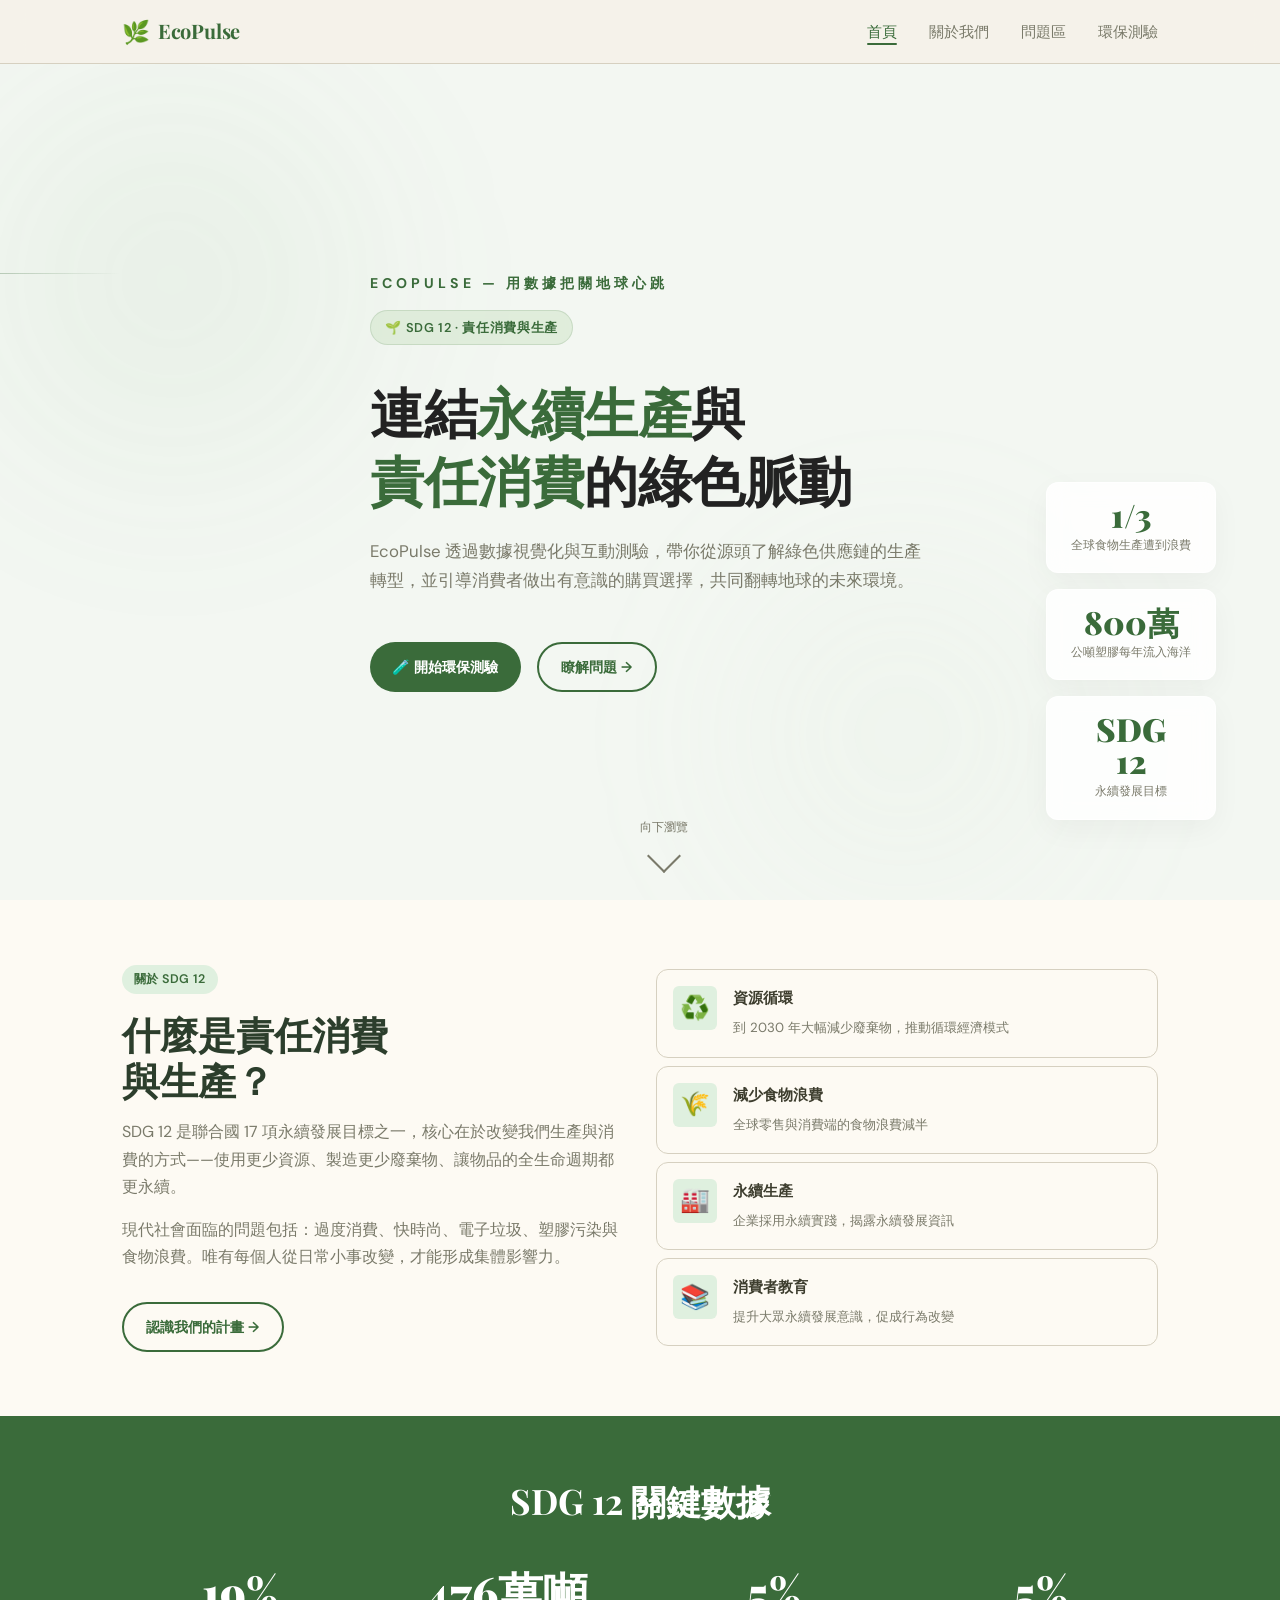
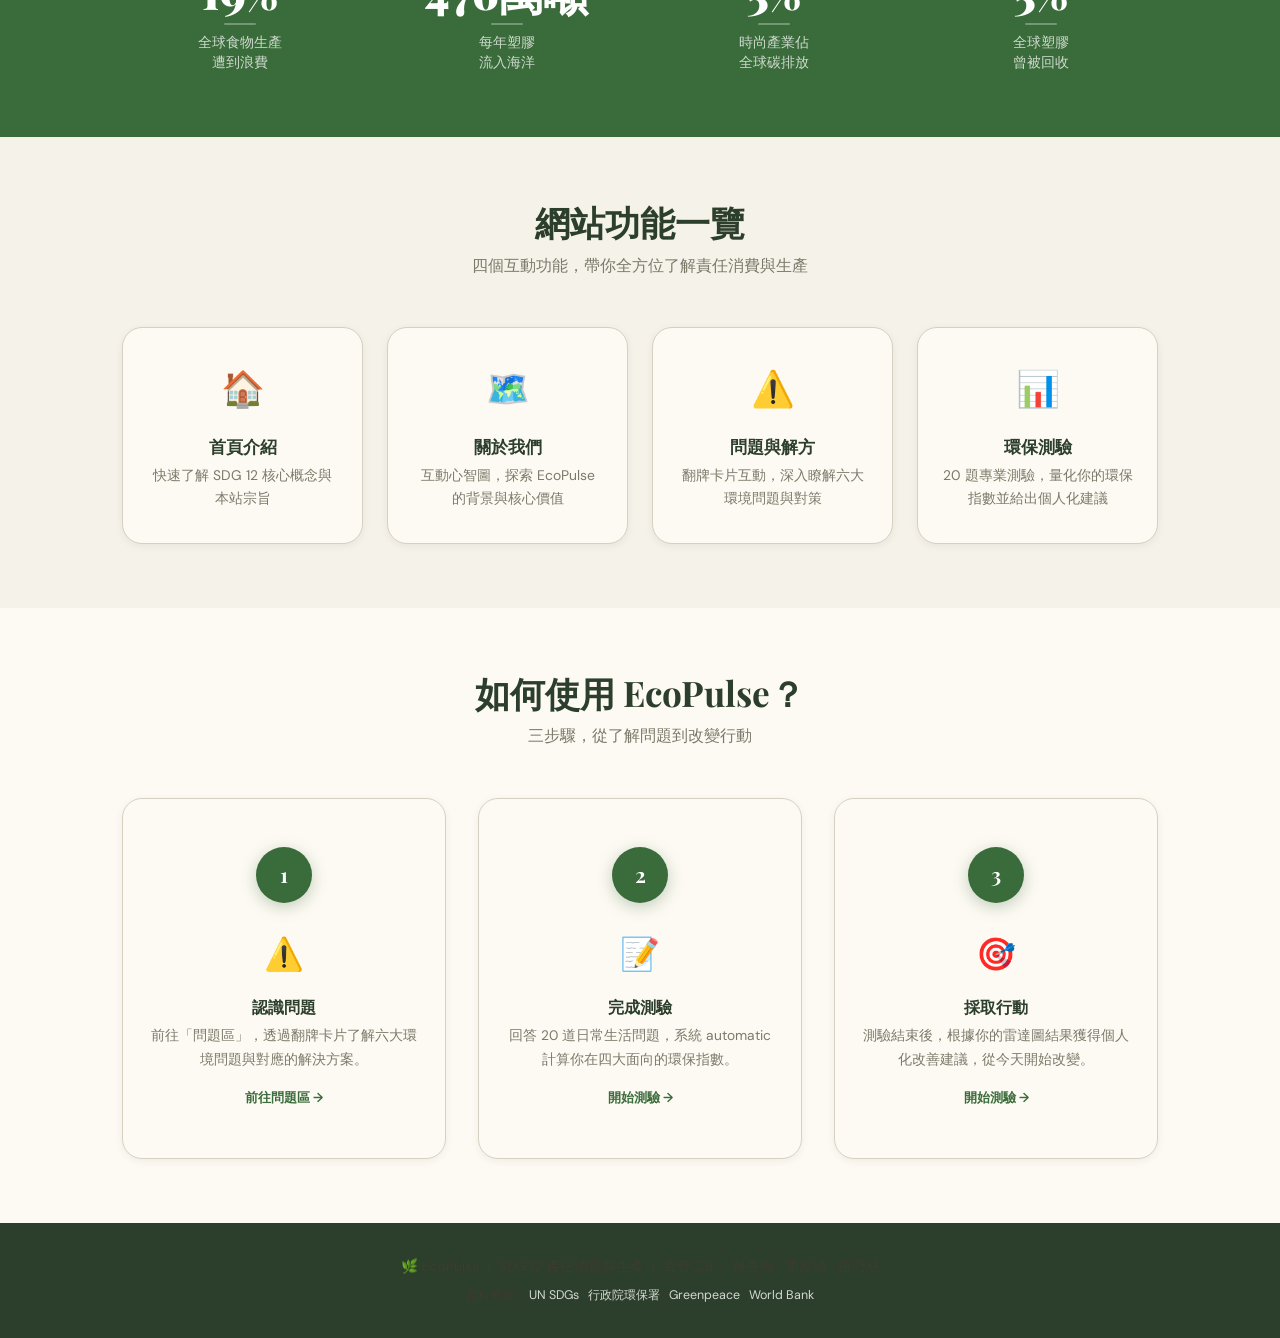
==== index.html @ 620465e1 "Update index.html" ====
<!DOCTYPE html>
<html lang="zh-TW">
<head>
  <meta charset="UTF-8" />
  <meta name="viewport" content="width=device-width, initial-scale=1.0" />
  <title>EcoPulse — SDG 12 責任消費與生產</title>
  <link rel="stylesheet" href="css/base.css" />
  <style>
    /* ── 終極高級感：動態微光漸層背景 ── */
    .hero {
      min-height: calc(100vh - var(--nav-h));
      display: flex; 
      align-items: center;
      position: relative; 
      overflow: hidden;
      /* 基礎優雅微綠底色 */
      background-color: #F3F7F2; 
    }

    /* 緩慢流動的環境光圈 (Aura Background) - 徹底消除死白 */
    .hero::before, .hero::after {
      content: '';
      position: absolute;
      border-radius: 50%;
      filter: blur(80px);
      z-index: 0;
      opacity: 0.6;
    }
    /* 左側漂浮微光：填補左側視覺空白 */
    .hero::before {
      top: -10%;
      left: -10%;
      width: 600px;
      height: 600px;
      background: radial-gradient(circle, rgba(90, 154, 90, 0.15) 0%, transparent 70%);
      animation: floatLight 12s infinite alternate ease-in-out;
    }
    /* 右下側對比微光 */
    .hero::after {
      bottom: -10%;
      right: 10%;
      width: 500px;
      height: 500px;
      background: radial-gradient(circle, rgba(200, 220, 195, 0.2) 0%, transparent 70%);
      animation: floatLight 8s infinite alternate-reverse ease-in-out;
    }

    @keyframes floatLight {
      0% { transform: translate(0, 0) scale(1); }
      100% { transform: translate(40px, 30px) scale(1.1); }
    }

    /* 裝飾性極簡線條：利用幾何線條壓住最左邊的留白，營造科技高級感 */
    .hero-decor-line {
      position: absolute;
      left: 0;
      top: 25%;
      width: 120px;
      height: 1px;
      background: linear-gradient(90deg, rgba(58,107,58,0.3) 0%, transparent 100%);
      z-index: 1;
    }

    /* 橫向展延容器：放寬到 720px，讓左側與中間連成一氣 */
    .hero-content {
      position: relative;
      z-index: 1;
      max-width: 720px; 
      padding-left: 20px; /* 稍微往右推，跟左邊裝飾線產生層次 */
    }

    /* 中文品牌口號：字距拉開、低調內斂 */
    .hero-slogan {
      font-size: 0.88rem;
      font-weight: 700;
      color: var(--clr-primary);
      letter-spacing: 4px; /* 拉開字距建立進階質感 */
      margin-bottom: 14px;
      text-transform: uppercase;
      opacity: 0.9;
      animation: fadeUp .5s ease forwards;
    }

    .hero-badge {
      display: inline-flex;
      align-items: center;
      gap: .4rem;
      background: rgba(215, 233, 210, 0.7);
      backdrop-filter: blur(4px);
      color: var(--clr-primary);
      border: 1px solid rgba(58,107,58,0.15);
      border-radius: var(--radius-xl);
      padding: .35rem .9rem;
      font-size: .8rem;
      font-weight: 600;
      letter-spacing: .05em;
      margin-bottom: var(--sp-xl);
      animation: fadeUp .5s ease forwards;
    }

    /* 主標題：融入生產與消費雙主題，橫向加寬拉長 */
    .hero h1 {
      font-size: 3.4rem; 
      line-height: 1.25;
      margin-bottom: var(--sp-lg);
      letter-spacing: -0.5px;
      color: #222;
      animation: fadeUp .6s .1s ease both;
    }
    .hero h1 em {
      font-style: normal;
      color: var(--clr-primary);
    }
    
    /* 介紹文字：放寬到 560px，並調整內文強調兩端平衡 */
    .hero p {
      font-size: 1.05rem;
      color: var(--clr-muted);
      max-width: 560px; 
      line-height: 1.7;
      margin-bottom: var(--sp-2xl);
      animation: fadeUp .6s .2s ease both;
    }

    .hero-actions {
      display: flex;
      gap: var(--sp-md);
      flex-wrap: wrap;
      animation: fadeUp .6s .3s ease both;
    }

    /* 右側數據卡樣式 */
    .hero-stats {
      position: absolute;
      right: 5%;
      top: 50%;
      transform: translateY(-50%);
      display: flex;
      flex-direction: column;
      gap: var(--sp-md);
      animation: fadeUp .8s .4s ease both;
      z-index: 1;
    }
    .stat-card {
      background: rgba(255, 255, 255, 0.85);
      backdrop-filter: blur(10px); /* 磨砂玻璃質感 */
      border: 1px solid rgba(255, 255, 255, 0.6);
      border-radius: var(--radius-md);
      padding: var(--sp-md) var(--sp-lg);
      box-shadow: 0 10px 30px rgba(0,0,0,0.04);
      text-align: center;
      min-width: 160px;
    }
    .stat-number {
      font-family: var(--ff-display);
      font-size: 2rem;
      font-weight: 900;
      color: var(--clr-primary);
      line-height: 1;
    }
    .stat-label {
      font-size: .78rem;
      color: var(--clr-muted);
      margin-top: 4px;
    }
    .scroll-hint {
      position: absolute;
      bottom: var(--sp-xl);
      left: 50%;
      transform: translateX(-50%);
      display: flex;
      flex-direction: column;
      align-items: center;
      gap: 6px;
      color: var(--clr-muted);
      font-size: .78rem;
      animation: fadeUp 1s .8s ease both;
      z-index: 1;
    }
    .scroll-arrow {
      width: 24px;
      height: 24px;
      border-right: 2px solid var(--clr-muted);
      border-bottom: 2px solid var(--clr-muted);
      transform: rotate(45deg);
      animation: bounce 1.5s ease infinite;
    }
    @keyframes bounce {
      0%, 100% { transform: rotate(45deg) translateY(0); }
      50% { transform: rotate(45deg) translateY(6px); }
    }

    /* 其他下方區塊樣式完全保留 */
    .sdg-grid{display:grid;grid-template-columns:1fr 1fr;gap:var(--sp-xl);align-items:center}
    .sdg-text h2{margin-bottom:var(--sp-md)}
    .sdg-text p{color:var(--clr-muted);margin-bottom:var(--sp-md)}
    .sdg-goals{display:flex;flex-direction:column;gap:var(--sp-sm)}
    .sdg-goal-item{display:flex;align-items:flex-start;gap:var(--sp-md);padding:var(--sp-md);background:var(--clr-surface);border-radius:var(--radius-md);border:1px solid var(--clr-border)}
    .sdg-icon{font-size:1.5rem;flex-shrink:0;width:44px;height:44px;display:flex;align-items:center;justify-content:center;background:#DFF0DF;border-radius:var(--radius-sm)}
    .sdg-goal-item strong{display:block;margin-bottom:2px;font-size:.92rem}
    .sdg-goal-item span{font-size:.83rem;color:var(--clr-muted)}
    .stats-grid{display:grid;grid-template-columns:repeat(4,1fr);gap:var(--sp-xl);text-align:center}
    .big-num{font-family:var(--ff-display);font-size:2.8rem;font-weight:900;color:#fff;line-height:1;margin-bottom:var(--sp-sm)}
    .num-divider{width:32px;height:2px;background:rgba(255,255,255,.3);margin:var(--sp-sm) auto;border-radius:2px}
    .num-desc{font-size:.85rem;color:rgba(255,255,255,.75);line-height:1.5}
    .features-grid{display:grid;grid-template-columns:repeat(auto-fit,minmax(220px,1fr));gap:var(--sp-lg)}
    .feature-card{text-align:center;padding:var(--sp-xl) var(--sp-lg)}
    .feature-icon{font-size:2.2rem;margin-bottom:var(--sp-md);display:block}
    .feature-card h3{font-size:1.05rem;margin-bottom:var(--sp-sm)}
    .feature-card p{font-size:.87rem;color:var(--clr-muted)}
    .steps-grid{display:grid;grid-template-columns:repeat(3,1fr);gap:var(--sp-xl)}
    .step-num{width:56px;height:56px;border-radius:50%;background:var(--clr-primary);color:#fff;display:flex;align-items:center;justify-content:center;font-family:var(--ff-display);font-size:1.3rem;font-weight:700;margin:0 auto var(--sp-lg);box-shadow:0 4px 16px rgba(58,107,58,.3)}
    .step-card{text-align:center;padding:var(--sp-2xl) var(--sp-lg)}
    .step-card h3{font-size:1rem;margin-bottom:var(--sp-sm)}
    .step-card p{font-size:.86rem;color:var(--clr-muted);line-height:1.7}
    .step-link{display:inline-block;margin-top:var(--sp-md);font-size:.82rem;color:var(--clr-primary);font-weight:600}
    .footer{background:var(--clr-dark);color:rgba(255,255,255,.6);padding:var(--sp-xl) 0;text-align:center;font-size:.85rem}
    .footer a{color:rgba(255,255,255,.8)}
    .footer a:hover{color:#fff}
    @media(max-width:900px){.hero-stats{display:none}.stats-grid{grid-template-columns:repeat(2,1fr)}.steps-grid{grid-template-columns:1fr}}
    @media(max-width:640px){.sdg-grid{grid-template-columns:1fr}}
  </style>
</head>
<body>
  <script src="js/navbar.js"></script>

  <section class="hero">
    <div class="hero-decor-line"></div>
    
    <div class="container">
      <div class="hero-content">
        <div class="hero-slogan">ECOPULSE — 用數據把關地球心跳</div>
        
        <div class="hero-badge">🌱 SDG 12 · 責任消費與生產</div>
        <h1>連結<em>永續生產</em>與<br/><em>責任消費</em>的綠色脈動</h1>
        <p>EcoPulse 透過數據視覺化與互動測驗，帶你從源頭了解綠色供應鏈的生產轉型，並引導消費者做出有意識的購買選擇，共同翻轉地球的未來環境。</p>
        <div class="hero-actions">
          <a href="pages/quiz.html" class="btn btn-primary">🧪 開始環保測驗</a>
          <a href="pages/issues.html" class="btn btn-outline">瞭解問題 →</a>
        </div>
      </div>
    </div>
    
    <div class="hero-stats">
      <div class="stat-card"><div class="stat-number">1/3</div><div class="stat-label">全球食物生產遭到浪費</div></div>
      <div class="stat-card"><div class="stat-number">800萬</div><div class="stat-label">公噸塑膠每年流入海洋</div></div>
      <div class="stat-card"><div class="stat-number">SDG<br/>12</div><div class="stat-label">永續發展目標</div></div>
    </div>
    <div class="scroll-hint"><span>向下瀏覽</span><div class="scroll-arrow"></div></div>
  </section>

  <section class="section" style="background:var(--clr-surface)">
    <div class="container">
      <div class="sdg-grid">
        <div class="sdg-text fade-up">
          <span class="badge badge-green" style="margin-bottom:var(--sp-md)">關於 SDG 12</span>
          <h2>什麼是責任消費<br/>與生產？</h2>
          <p>SDG 12 是聯合國 17 項永續發展目標之一，核心在於改變我們生產與消費的方式——使用更少資源、製造更少廢棄物、讓物品的全生命週期都更永續。</p>
          <p>現代社會面臨的問題包括：過度消費、快時尚、電子垃圾、塑膠污染與食物浪費。唯有每個人從日常小事改變，才能形成集體影響力。</p>
          <a href="pages/about.html" class="btn btn-outline" style="margin-top:var(--sp-md)">認識我們的計畫 →</a>
        </div>
        <div class="sdg-goals fade-up">
          <div class="sdg-goal-item"><div class="sdg-icon">♻️</div><div><strong>資源循環</strong><span>到 2030 年大幅減少廢棄物，推動循環經濟模式</span></div></div>
          <div class="sdg-goal-item"><div class="sdg-icon">🌾</div><div><strong>減少食物浪費</strong><span>全球零售與消費端的食物浪費減半</span></div></div>
          <div class="sdg-goal-item"><div class="sdg-icon">🏭</div><div><strong>永續生產</strong><span>企業採用永續實踐，揭露永續發展資訊</span></div></div>
          <div class="sdg-goal-item"><div class="sdg-icon">📚</div><div><strong>消費者教育</strong><span>提升大眾永續發展意識，促成行為改變</span></div></div>
        </div>
      </div>
    </div>
  </section>

  <section class="section" style="background:var(--clr-primary)" id="statsSection">
    <div class="container">
      <h2 class="section-title fade-up" style="color:#fff;text-align:center;margin-bottom:var(--sp-2xl)">SDG 12 關鍵數據</h2>
      <div class="stats-grid">
        <div><div class="big-num"><span class="count" data-target="33">0</span>%</div><div class="num-divider"></div><div class="num-desc">全球食物生產<br/>遭到浪費</div></div>
        <div><div class="big-num"><span class="count" data-target="800">0</span>萬噸</div><div class="num-divider"></div><div class="num-desc">每年塑膠<br/>流入海洋</div></div>
        <div><div class="big-num"><span class="count" data-target="10">0</span>%</div><div class="num-divider"></div><div class="num-desc">時尚產業佔<br/>全球碳排放</div></div>
        <div><div class="big-num"><span class="count" data-target="9">0</span>%</div><div class="num-divider"></div><div class="num-desc">全球塑膠<br/>曾被回收</div></div>
      </div>
    </div>
  </section>

  <section class="section">
    <div class="container">
      <div style="text-align:center;margin-bottom:var(--sp-2xl)">
        <h2 class="section-title fade-up">網站功能一覽</h2>
        <p class="section-subtitle fade-up" style="margin:0 auto">四個互動功能，帶你全方位了解責任消費與生產</p>
      </div>
      <div class="features-grid">
        <div class="card feature-card"><span class="feature-icon">🏠</span><h3>首頁介紹</h3><p>快速了解 SDG 12 核心概念與本站宗旨</p></div>
        <a href="pages/about.html" class="card feature-card" style="display:block"><span class="feature-icon">🗺️</span><h3>關於我們</h3><p>互動心智圖，探索 EcoPulse 的背景與核心價值</p></a>
        <a href="pages/issues.html" class="card feature-card" style="display:block"><span class="feature-icon">⚠️</span><h3>問題與解方</h3><p>翻牌卡片互動，深入瞭解六大環境問題與對策</p></a>
        <a href="pages/quiz.html" class="card feature-card" style="display:block"><span class="feature-icon">📊</span><h3>環保測驗</h3><p>20 題專業測驗，量化你的環保指數並給出個人化建議</p></a>
      </div>
    </div>
  </section>

  <section class="section" style="background:var(--clr-surface)">
    <div class="container">
      <div style="text-align:center;margin-bottom:var(--sp-2xl)">
        <h2 class="section-title fade-up">如何使用 EcoPulse？</h2>
        <p class="section-subtitle fade-up" style="margin:0 auto">三步驟，從了解問題到改變行動</p>
      </div>
      <div class="steps-grid">
        <div class="card step-card fade-up">
          <div class="step-num">1</div>
          <div style="font-size:2rem;margin-bottom:var(--sp-md)">⚠️</div>
          <h3>認識問題</h3>
          <p>前往「問題區」，透過翻牌卡片了解六大環境問題與對應的解決方案。</p>
          <a href="pages/issues.html" class="step-link">前往問題區 →</a>
        </div>
        <div class="card step-card fade-up">
          <div class="step-num">2</div>
          <div style="font-size:2rem;margin-bottom:var(--sp-md)">📝</div>
          <h3>完成測驗</h3>
          <p>回答 20 道日常生活問題，系統 automatic 計算你在四大面向的環保指數。</p>
          <a href="pages/quiz.html" class="step-link">開始測驗 →</a>
        </div>
        <div class="card step-card fade-up">
          <div class="step-num">3</div>
          <div style="font-size:2rem;margin-bottom:var(--sp-md)">🎯</div>
          <h3>採取行動</h3>
          <p>測驗結束後，根據你的雷達圖結果獲得個人化改善建議，從今天開始改變。</p>
          <a href="pages/quiz.html" class="step-link">開始測驗 →</a>
        </div>
      </div>
    </div>
  </section>

  <footer class="footer">
    <div class="container">
      <p>🌿 EcoPulse &nbsp;|&nbsp; SDG 12 責任消費與生產 &nbsp;|&nbsp; 資管二B &nbsp;·&nbsp; 祝善煦 · 朱家締 · 羅乃慈</p>
      <p style="margin-top:.4rem;font-size:.78rem">
        資料來源：
        <a href="https://sdgs.un.org/goals/goal12" target="_blank">UN SDGs</a> ·
        <a href="https://www.epa.gov.tw" target="_blank">行政院環保署</a> ·
        <a href="https://www.greenpeace.org" target="_blank">Greenpeace</a> ·
        <a href="https://www.worldbank.org" target="_blank">World Bank</a>
      </p>
    </div>
  </footer>

  <script>
    Navbar.init('home', true);

    const observer = new IntersectionObserver(entries => {
      entries.forEach(e => {
        if (e.isIntersecting) {
          e.target.style.animation = 'fadeUp 0.6s ease forwards';
          e.target.style.opacity = '1';
          observer.unobserve(e.target);
        }
      });
    }, { threshold: 0.15 });
    document.querySelectorAll('.fade-up').forEach(el => observer.observe(el));

    function animateCount(el) {
      const target = parseInt(el.dataset.target);
      const dur = 1800, step = 16;
      let current = 0;
      const inc = target / (dur / step);
      const timer = setInterval(() => {
        current += inc;
        if (current >= target) { el.textContent = target; clearInterval(timer); }
        else { el.textContent = Math.floor(current); }
      }, step);
    }

    const statsObs = new IntersectionObserver(entries => {
      entries.forEach(e => {
        if (e.isIntersecting) {
          e.target.querySelectorAll('.count').forEach(animateCount);
          statsObs.unobserve(e.target);
        }
      });
    }, { threshold: 0.3 });

    statsObs.observe(document.getElementById('statsSection'));
  </script>
</body>
</html>
---- css/base.css ----
/* ============================================
   EcoPulse - Base Styles & CSS Variables
   Branch: main (shared across all branches)
   ============================================ */

@import url('https://fonts.googleapis.com/css2?family=Playfair+Display:wght@700;900&family=DM+Sans:wght@300;400;500;600&display=swap');

/* --- Design Tokens --- */
:root {
  /* Colors */
  --clr-bg:          #F5F2EA;
  --clr-surface:     #FDFAF3;
  --clr-primary:     #3A6B3A;
  --clr-primary-lt:  #5A9A5A;
  --clr-accent:      #D4A843;
  --clr-dark:        #2C3E2C;
  --clr-text:        #3D3D2E;
  --clr-muted:       #7A7A6A;
  --clr-border:      #D6D0C0;
  --clr-danger:      #C0392B;
  --clr-issue:       #8B4513;

  /* Gold tier */
  --clr-gold:        #DAA520;
  --clr-silver:      #708090;
  --clr-bronze:      #CD7F32;
  --clr-green-tier:  #3A6B3A;

  /* Typography */
  --ff-display: 'Playfair Display', Georgia, serif;
  --ff-body:    'DM Sans', sans-serif;

  /* Spacing */
  --sp-xs:  0.25rem;
  --sp-sm:  0.5rem;
  --sp-md:  1rem;
  --sp-lg:  1.5rem;
  --sp-xl:  2rem;
  --sp-2xl: 3rem;
  --sp-3xl: 4rem;

  /* Border radius */
  --radius-sm: 6px;
  --radius-md: 12px;
  --radius-lg: 20px;
  --radius-xl: 32px;

  /* Shadows */
  --shadow-sm: 0 2px 8px rgba(0,0,0,0.06);
  --shadow-md: 0 4px 20px rgba(0,0,0,0.10);
  --shadow-lg: 0 8px 40px rgba(0,0,0,0.14);

  /* Transitions */
  --t-fast:   150ms ease;
  --t-normal: 280ms ease;
  --t-slow:   500ms ease;

  /* Layout */
  --max-w: 1100px;
  --nav-h: 64px;
}

/* --- Reset --- */
*, *::before, *::after { box-sizing: border-box; margin: 0; padding: 0; }

html { scroll-behavior: smooth; font-size: 16px; }

body {
  font-family: var(--ff-body);
  background: var(--clr-bg);
  color: var(--clr-text);
  line-height: 1.7;
  min-height: 100vh;
}

img { max-width: 100%; display: block; }
a  { color: inherit; text-decoration: none; }
ul { list-style: none; }
button { cursor: pointer; border: none; background: none; font-family: inherit; }

/* --- Typography Scale --- */
h1, h2, h3, h4 { font-family: var(--ff-display); line-height: 1.2; color: var(--clr-dark); }
h1 { font-size: clamp(2rem, 5vw, 3.5rem); }
h2 { font-size: clamp(1.5rem, 3vw, 2.4rem); }
h3 { font-size: clamp(1.1rem, 2vw, 1.5rem); }
h4 { font-size: 1.1rem; }
p  { color: var(--clr-text); }

/* --- Layout Utilities --- */
.container {
  max-width: var(--max-w);
  margin: 0 auto;
  padding: 0 var(--sp-xl);
}

.section {
  padding: var(--sp-3xl) 0;
}

.section-title {
  font-family: var(--ff-display);
  font-size: clamp(1.6rem, 3vw, 2.2rem);
  color: var(--clr-dark);
  margin-bottom: var(--sp-sm);
}

.section-subtitle {
  color: var(--clr-muted);
  font-size: 1rem;
  margin-bottom: var(--sp-2xl);
  max-width: 560px;
}

/* --- Buttons --- */
.btn {
  display: inline-flex;
  align-items: center;
  gap: var(--sp-sm);
  padding: 0.65rem 1.4rem;
  border-radius: var(--radius-xl);
  font-family: var(--ff-body);
  font-weight: 600;
  font-size: 0.9rem;
  transition: transform var(--t-fast), box-shadow var(--t-fast), background var(--t-fast);
}

.btn:hover { transform: translateY(-2px); box-shadow: var(--shadow-md); }
.btn:active { transform: translateY(0); }

.btn-primary {
  background: var(--clr-primary);
  color: #fff;
}
.btn-primary:hover { background: var(--clr-primary-lt); }

.btn-outline {
  background: transparent;
  color: var(--clr-primary);
  border: 2px solid var(--clr-primary);
}
.btn-outline:hover { background: var(--clr-primary); color: #fff; }

.btn-accent {
  background: var(--clr-accent);
  color: var(--clr-dark);
}

/* --- Card --- */
.card {
  background: var(--clr-surface);
  border-radius: var(--radius-lg);
  border: 1px solid var(--clr-border);
  box-shadow: var(--shadow-sm);
  padding: var(--sp-xl);
  transition: box-shadow var(--t-normal), transform var(--t-normal);
}
.card:hover { box-shadow: var(--shadow-md); transform: translateY(-3px); }

/* --- Tag / Badge --- */
.badge {
  display: inline-block;
  padding: 0.25rem 0.75rem;
  border-radius: var(--radius-xl);
  font-size: 0.78rem;
  font-weight: 600;
  letter-spacing: 0.04em;
  text-transform: uppercase;
}
.badge-green  { background: #DFF0DF; color: var(--clr-primary); }
.badge-amber  { background: #FFF3CD; color: #8a6700; }
.badge-brown  { background: #F5E6D3; color: var(--clr-issue); }

/* --- Fade-in animation --- */
@keyframes fadeUp {
  from { opacity: 0; transform: translateY(24px); }
  to   { opacity: 1; transform: translateY(0); }
}

.fade-up {
  opacity: 0;
  animation: fadeUp 0.6s ease forwards;
}

/* --- Responsive helpers --- */
@media (max-width: 768px) {
  .container { padding: 0 var(--sp-lg); }
  .section   { padding: var(--sp-2xl) 0; }
}
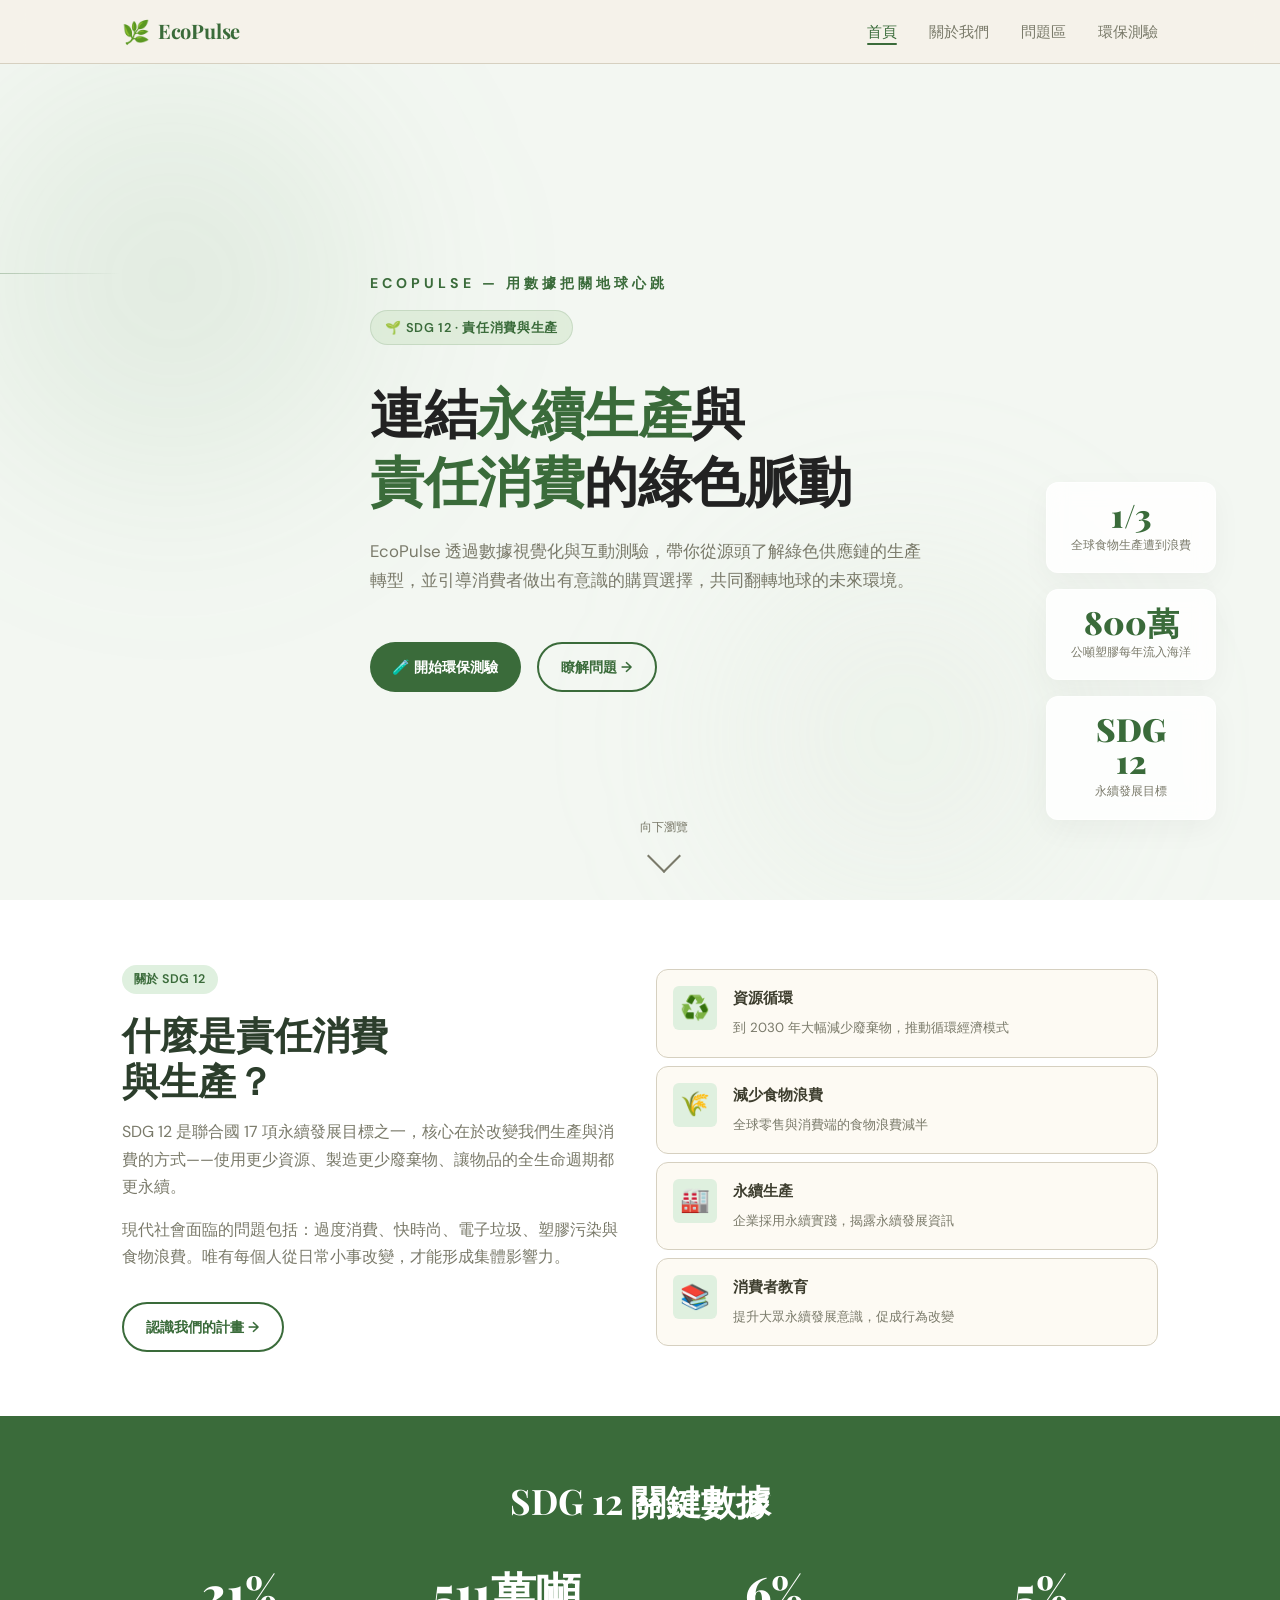
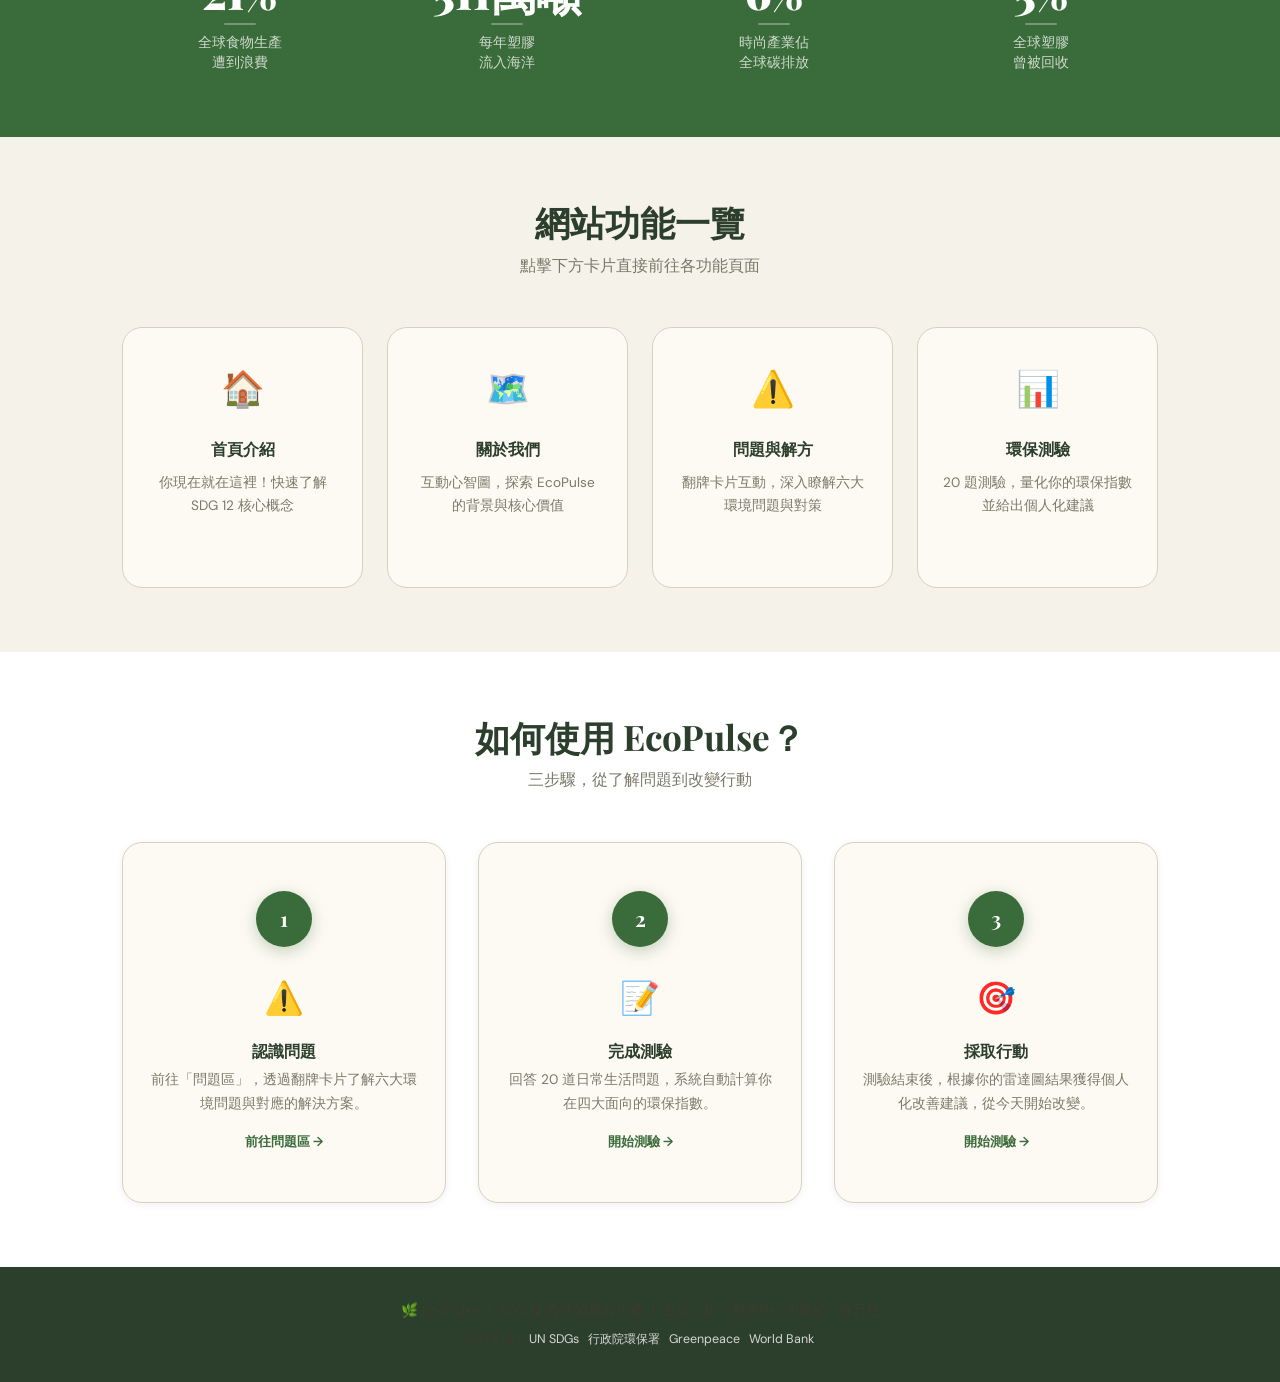
==== commit a75513c9: "Update index.html" ====
--- a/index.html
+++ b/index.html
@@ -6,231 +6,220 @@
   <title>EcoPulse — SDG 12 責任消費與生產</title>
   <link rel="stylesheet" href="css/base.css" />
   <style>
-    /* ── 終極高級感：動態微光漸層背景 ── */
+    /* ── Hero ── */
     .hero {
       min-height: calc(100vh - var(--nav-h));
-      display: flex; 
-      align-items: center;
-      position: relative; 
-      overflow: hidden;
-      /* 基礎優雅微綠底色 */
-      background-color: #F3F7F2; 
-    }
-
-    /* 緩慢流動的環境光圈 (Aura Background) - 徹底消除死白 */
-    .hero::before, .hero::after {
-      content: '';
-      position: absolute;
+      display: flex; align-items: center;
+      position: relative; overflow: hidden;
+      background: #F3F7F2;
+    }
+    .hero::before {
+      content: ''; position: absolute;
+      top: -10%; left: -10%;
+      width: 600px; height: 600px;
       border-radius: 50%;
+      background: radial-gradient(circle, rgba(90,154,90,0.15) 0%, transparent 70%);
       filter: blur(80px);
-      z-index: 0;
-      opacity: 0.6;
-    }
-    /* 左側漂浮微光：填補左側視覺空白 */
-    .hero::before {
-      top: -10%;
-      left: -10%;
-      width: 600px;
-      height: 600px;
-      background: radial-gradient(circle, rgba(90, 154, 90, 0.15) 0%, transparent 70%);
       animation: floatLight 12s infinite alternate ease-in-out;
     }
-    /* 右下側對比微光 */
     .hero::after {
-      bottom: -10%;
-      right: 10%;
-      width: 500px;
-      height: 500px;
-      background: radial-gradient(circle, rgba(200, 220, 195, 0.2) 0%, transparent 70%);
+      content: ''; position: absolute;
+      bottom: -10%; right: 10%;
+      width: 500px; height: 500px;
+      border-radius: 50%;
+      background: radial-gradient(circle, rgba(200,220,195,0.2) 0%, transparent 70%);
+      filter: blur(80px);
       animation: floatLight 8s infinite alternate-reverse ease-in-out;
     }
-
     @keyframes floatLight {
-      0% { transform: translate(0, 0) scale(1); }
-      100% { transform: translate(40px, 30px) scale(1.1); }
-    }
-
-    /* 裝飾性極簡線條：利用幾何線條壓住最左邊的留白，營造科技高級感 */
+      0%   { transform: translate(0,0) scale(1); }
+      100% { transform: translate(40px,30px) scale(1.1); }
+    }
     .hero-decor-line {
-      position: absolute;
-      left: 0;
-      top: 25%;
-      width: 120px;
-      height: 1px;
-      background: linear-gradient(90deg, rgba(58,107,58,0.3) 0%, transparent 100%);
+      position: absolute; left: 0; top: 25%;
+      width: 120px; height: 1px;
+      background: linear-gradient(90deg, rgba(58,107,58,0.3), transparent);
       z-index: 1;
     }
-
-    /* 橫向展延容器：放寬到 720px，讓左側與中間連成一氣 */
-    .hero-content {
-      position: relative;
-      z-index: 1;
-      max-width: 720px; 
-      padding-left: 20px; /* 稍微往右推，跟左邊裝飾線產生層次 */
-    }
-
-    /* 中文品牌口號：字距拉開、低調內斂 */
+    .hero-content { position: relative; z-index: 1; max-width: 720px; padding-left: 20px; }
     .hero-slogan {
-      font-size: 0.88rem;
-      font-weight: 700;
-      color: var(--clr-primary);
-      letter-spacing: 4px; /* 拉開字距建立進階質感 */
-      margin-bottom: 14px;
-      text-transform: uppercase;
-      opacity: 0.9;
-      animation: fadeUp .5s ease forwards;
-    }
-
+      font-size: 0.88rem; font-weight: 700; color: var(--clr-primary);
+      letter-spacing: 4px; margin-bottom: 14px; text-transform: uppercase;
+      opacity: 0.9; animation: fadeUp .5s ease forwards;
+    }
     .hero-badge {
-      display: inline-flex;
-      align-items: center;
-      gap: .4rem;
-      background: rgba(215, 233, 210, 0.7);
-      backdrop-filter: blur(4px);
-      color: var(--clr-primary);
-      border: 1px solid rgba(58,107,58,0.15);
-      border-radius: var(--radius-xl);
-      padding: .35rem .9rem;
-      font-size: .8rem;
-      font-weight: 600;
-      letter-spacing: .05em;
-      margin-bottom: var(--sp-xl);
-      animation: fadeUp .5s ease forwards;
-    }
-
-    /* 主標題：融入生產與消費雙主題，橫向加寬拉長 */
+      display: inline-flex; align-items: center; gap: .4rem;
+      background: rgba(215,233,210,0.7); backdrop-filter: blur(4px);
+      color: var(--clr-primary); border: 1px solid rgba(58,107,58,0.15);
+      border-radius: var(--radius-xl); padding: .35rem .9rem;
+      font-size: .8rem; font-weight: 600; letter-spacing: .05em;
+      margin-bottom: var(--sp-xl); animation: fadeUp .5s ease forwards;
+    }
     .hero h1 {
-      font-size: 3.4rem; 
-      line-height: 1.25;
-      margin-bottom: var(--sp-lg);
-      letter-spacing: -0.5px;
-      color: #222;
-      animation: fadeUp .6s .1s ease both;
-    }
-    .hero h1 em {
-      font-style: normal;
-      color: var(--clr-primary);
-    }
-    
-    /* 介紹文字：放寬到 560px，並調整內文強調兩端平衡 */
+      font-size: 3.4rem; line-height: 1.25; margin-bottom: var(--sp-lg);
+      letter-spacing: -0.5px; color: #222; animation: fadeUp .6s .1s ease both;
+    }
+    .hero h1 em { font-style: normal; color: var(--clr-primary); }
     .hero p {
-      font-size: 1.05rem;
-      color: var(--clr-muted);
-      max-width: 560px; 
-      line-height: 1.7;
-      margin-bottom: var(--sp-2xl);
+      font-size: 1.05rem; color: var(--clr-muted); max-width: 560px;
+      line-height: 1.7; margin-bottom: var(--sp-2xl);
       animation: fadeUp .6s .2s ease both;
     }
-
-    .hero-actions {
-      display: flex;
-      gap: var(--sp-md);
-      flex-wrap: wrap;
-      animation: fadeUp .6s .3s ease both;
-    }
-
-    /* 右側數據卡樣式 */
+    .hero-actions { display: flex; gap: var(--sp-md); flex-wrap: wrap; animation: fadeUp .6s .3s ease both; }
+
     .hero-stats {
-      position: absolute;
-      right: 5%;
-      top: 50%;
-      transform: translateY(-50%);
-      display: flex;
-      flex-direction: column;
-      gap: var(--sp-md);
-      animation: fadeUp .8s .4s ease both;
-      z-index: 1;
+      position: absolute; right: 5%; top: 50%; transform: translateY(-50%);
+      display: flex; flex-direction: column; gap: var(--sp-md);
+      animation: fadeUp .8s .4s ease both; z-index: 1;
     }
     .stat-card {
-      background: rgba(255, 255, 255, 0.85);
-      backdrop-filter: blur(10px); /* 磨砂玻璃質感 */
-      border: 1px solid rgba(255, 255, 255, 0.6);
-      border-radius: var(--radius-md);
+      background: rgba(255,255,255,0.85); backdrop-filter: blur(10px);
+      border: 1px solid rgba(255,255,255,0.6); border-radius: var(--radius-md);
       padding: var(--sp-md) var(--sp-lg);
       box-shadow: 0 10px 30px rgba(0,0,0,0.04);
-      text-align: center;
-      min-width: 160px;
-    }
-    .stat-number {
-      font-family: var(--ff-display);
-      font-size: 2rem;
-      font-weight: 900;
-      color: var(--clr-primary);
-      line-height: 1;
-    }
-    .stat-label {
-      font-size: .78rem;
-      color: var(--clr-muted);
-      margin-top: 4px;
-    }
+      text-align: center; min-width: 160px;
+    }
+    .stat-number { font-family: var(--ff-display); font-size: 2rem; font-weight: 900; color: var(--clr-primary); line-height: 1; }
+    .stat-label  { font-size: .78rem; color: var(--clr-muted); margin-top: 4px; }
+
+    /* 向下箭頭：可點擊 */
     .scroll-hint {
-      position: absolute;
-      bottom: var(--sp-xl);
-      left: 50%;
-      transform: translateX(-50%);
-      display: flex;
-      flex-direction: column;
-      align-items: center;
-      gap: 6px;
-      color: var(--clr-muted);
-      font-size: .78rem;
-      animation: fadeUp 1s .8s ease both;
-      z-index: 1;
-    }
+      position: absolute; bottom: var(--sp-xl); left: 50%; transform: translateX(-50%);
+      display: flex; flex-direction: column; align-items: center; gap: 6px;
+      color: var(--clr-muted); font-size: .78rem;
+      animation: fadeUp 1s .8s ease both; z-index: 1;
+      cursor: pointer; text-decoration: none;
+      transition: color var(--t-fast);
+    }
+    .scroll-hint:hover { color: var(--clr-primary); }
     .scroll-arrow {
-      width: 24px;
-      height: 24px;
-      border-right: 2px solid var(--clr-muted);
-      border-bottom: 2px solid var(--clr-muted);
+      width: 24px; height: 24px;
+      border-right: 2px solid currentColor;
+      border-bottom: 2px solid currentColor;
       transform: rotate(45deg);
       animation: bounce 1.5s ease infinite;
     }
     @keyframes bounce {
-      0%, 100% { transform: rotate(45deg) translateY(0); }
-      50% { transform: rotate(45deg) translateY(6px); }
-    }
-
-    /* 其他下方區塊樣式完全保留 */
-    .sdg-grid{display:grid;grid-template-columns:1fr 1fr;gap:var(--sp-xl);align-items:center}
-    .sdg-text h2{margin-bottom:var(--sp-md)}
-    .sdg-text p{color:var(--clr-muted);margin-bottom:var(--sp-md)}
-    .sdg-goals{display:flex;flex-direction:column;gap:var(--sp-sm)}
-    .sdg-goal-item{display:flex;align-items:flex-start;gap:var(--sp-md);padding:var(--sp-md);background:var(--clr-surface);border-radius:var(--radius-md);border:1px solid var(--clr-border)}
-    .sdg-icon{font-size:1.5rem;flex-shrink:0;width:44px;height:44px;display:flex;align-items:center;justify-content:center;background:#DFF0DF;border-radius:var(--radius-sm)}
-    .sdg-goal-item strong{display:block;margin-bottom:2px;font-size:.92rem}
-    .sdg-goal-item span{font-size:.83rem;color:var(--clr-muted)}
-    .stats-grid{display:grid;grid-template-columns:repeat(4,1fr);gap:var(--sp-xl);text-align:center}
-    .big-num{font-family:var(--ff-display);font-size:2.8rem;font-weight:900;color:#fff;line-height:1;margin-bottom:var(--sp-sm)}
-    .num-divider{width:32px;height:2px;background:rgba(255,255,255,.3);margin:var(--sp-sm) auto;border-radius:2px}
-    .num-desc{font-size:.85rem;color:rgba(255,255,255,.75);line-height:1.5}
-    .features-grid{display:grid;grid-template-columns:repeat(auto-fit,minmax(220px,1fr));gap:var(--sp-lg)}
-    .feature-card{text-align:center;padding:var(--sp-xl) var(--sp-lg)}
-    .feature-icon{font-size:2.2rem;margin-bottom:var(--sp-md);display:block}
-    .feature-card h3{font-size:1.05rem;margin-bottom:var(--sp-sm)}
-    .feature-card p{font-size:.87rem;color:var(--clr-muted)}
-    .steps-grid{display:grid;grid-template-columns:repeat(3,1fr);gap:var(--sp-xl)}
-    .step-num{width:56px;height:56px;border-radius:50%;background:var(--clr-primary);color:#fff;display:flex;align-items:center;justify-content:center;font-family:var(--ff-display);font-size:1.3rem;font-weight:700;margin:0 auto var(--sp-lg);box-shadow:0 4px 16px rgba(58,107,58,.3)}
-    .step-card{text-align:center;padding:var(--sp-2xl) var(--sp-lg)}
-    .step-card h3{font-size:1rem;margin-bottom:var(--sp-sm)}
-    .step-card p{font-size:.86rem;color:var(--clr-muted);line-height:1.7}
-    .step-link{display:inline-block;margin-top:var(--sp-md);font-size:.82rem;color:var(--clr-primary);font-weight:600}
-    .footer{background:var(--clr-dark);color:rgba(255,255,255,.6);padding:var(--sp-xl) 0;text-align:center;font-size:.85rem}
-    .footer a{color:rgba(255,255,255,.8)}
-    .footer a:hover{color:#fff}
-    @media(max-width:900px){.hero-stats{display:none}.stats-grid{grid-template-columns:repeat(2,1fr)}.steps-grid{grid-template-columns:1fr}}
-    @media(max-width:640px){.sdg-grid{grid-template-columns:1fr}}
+      0%,100% { transform: rotate(45deg) translateY(0); }
+      50%      { transform: rotate(45deg) translateY(6px); }
+    }
+
+    /* ── 統一背景：交替用白底和極淡米色，不再用深綠 ── */
+    .sec-white { background: #fff; }
+    .sec-tint  { background: var(--clr-bg); } /* 極淡米色 */
+
+    /* ── SDG 說明 ── */
+    .sdg-grid { display: grid; grid-template-columns: 1fr 1fr; gap: var(--sp-xl); align-items: center; }
+    .sdg-text h2 { margin-bottom: var(--sp-md); }
+    .sdg-text p  { color: var(--clr-muted); margin-bottom: var(--sp-md); }
+    .sdg-goals   { display: flex; flex-direction: column; gap: var(--sp-sm); }
+    .sdg-goal-item {
+      display: flex; align-items: flex-start; gap: var(--sp-md);
+      padding: var(--sp-md); background: var(--clr-surface);
+      border-radius: var(--radius-md); border: 1px solid var(--clr-border);
+    }
+    .sdg-icon {
+      font-size: 1.5rem; flex-shrink: 0; width: 44px; height: 44px;
+      display: flex; align-items: center; justify-content: center;
+      background: #DFF0DF; border-radius: var(--radius-sm);
+    }
+    .sdg-goal-item strong { display: block; margin-bottom: 2px; font-size: .92rem; }
+    .sdg-goal-item span   { font-size: .83rem; color: var(--clr-muted); }
+
+    /* ── 數據統計（唯一深色區塊，作為視覺錨點） ── */
+    .stats-section { background: var(--clr-primary); }
+    .stats-grid { display: grid; grid-template-columns: repeat(4,1fr); gap: var(--sp-xl); text-align: center; }
+    .big-num { font-family: var(--ff-display); font-size: 2.8rem; font-weight: 900; color: #fff; line-height: 1; margin-bottom: var(--sp-sm); }
+    .num-divider { width: 32px; height: 2px; background: rgba(255,255,255,.3); margin: var(--sp-sm) auto; border-radius: 2px; }
+    .num-desc { font-size: .85rem; color: rgba(255,255,255,.75); line-height: 1.5; }
+
+    /* ── 網站功能：可點擊的有 hover，純展示的沒有 ── */
+    .features-grid { display: grid; grid-template-columns: repeat(4,1fr); gap: var(--sp-lg); }
+
+    /* 純展示卡（首頁介紹）—— 無 hover，低調 */
+    .feature-static {
+      text-align: center; padding: var(--sp-xl) var(--sp-lg);
+      border-radius: var(--radius-lg);
+      border: 1px solid var(--clr-border);
+      background: var(--clr-surface);
+      opacity: 0.7; /* 視覺上稍暗，暗示不可點 */
+    }
+
+    /* 可點擊卡 —— 明顯 hover 效果 */
+    .feature-link {
+      display: block; text-align: center;
+      padding: var(--sp-xl) var(--sp-lg);
+      border-radius: var(--radius-lg);
+      border: 1.5px solid var(--clr-border);
+      background: var(--clr-surface);
+      transition: border-color .2s, box-shadow .2s, transform .2s;
+      text-decoration: none; color: inherit;
+    }
+    .feature-link:hover {
+      border-color: var(--clr-primary);
+      box-shadow: 0 6px 24px rgba(58,107,58,0.12);
+      transform: translateY(-4px);
+    }
+    .feature-link:hover .feature-icon { transform: scale(1.15); }
+
+    .feature-icon {
+      font-size: 2.2rem; margin-bottom: var(--sp-md); display: block;
+      transition: transform .2s;
+    }
+    .feature-card-title { font-size: 1rem; font-weight: 600; margin-bottom: var(--sp-sm); color: var(--clr-dark); }
+    .feature-card-desc  { font-size: .85rem; color: var(--clr-muted); }
+
+    /* 可點擊卡右下角的箭頭提示 */
+    .feature-link .go-hint {
+      display: inline-block; margin-top: var(--sp-md);
+      font-size: .78rem; color: var(--clr-primary); font-weight: 600;
+      opacity: 0; transition: opacity .2s;
+    }
+    .feature-link:hover .go-hint { opacity: 1; }
+
+    /* ── 使用步驟 ── */
+    .steps-grid { display: grid; grid-template-columns: repeat(3,1fr); gap: var(--sp-xl); }
+    .step-num {
+      width: 56px; height: 56px; border-radius: 50%;
+      background: var(--clr-primary); color: #fff;
+      display: flex; align-items: center; justify-content: center;
+      font-family: var(--ff-display); font-size: 1.3rem; font-weight: 700;
+      margin: 0 auto var(--sp-lg);
+      box-shadow: 0 4px 16px rgba(58,107,58,.3);
+    }
+    .step-card { text-align: center; padding: var(--sp-2xl) var(--sp-lg); }
+    .step-card h3 { font-size: 1rem; margin-bottom: var(--sp-sm); }
+    .step-card p  { font-size: .86rem; color: var(--clr-muted); line-height: 1.7; }
+    .step-link {
+      display: inline-block; margin-top: var(--sp-md);
+      font-size: .82rem; color: var(--clr-primary); font-weight: 600;
+    }
+
+    .footer { background: var(--clr-dark); color: rgba(255,255,255,.6); padding: var(--sp-xl) 0; text-align: center; font-size: .85rem; }
+    .footer a { color: rgba(255,255,255,.8); }
+    .footer a:hover { color: #fff; }
+
+    @media(max-width:900px) {
+      .hero-stats  { display: none; }
+      .stats-grid  { grid-template-columns: repeat(2,1fr); }
+      .steps-grid  { grid-template-columns: 1fr; }
+      .features-grid { grid-template-columns: repeat(2,1fr); }
+    }
+    @media(max-width:640px) {
+      .sdg-grid { grid-template-columns: 1fr; }
+      .features-grid { grid-template-columns: 1fr; }
+    }
   </style>
 </head>
 <body>
   <script src="js/navbar.js"></script>
 
-  <section class="hero">
+  <!-- HERO -->
+  <section class="hero" id="heroSection">
     <div class="hero-decor-line"></div>
-    
     <div class="container">
       <div class="hero-content">
         <div class="hero-slogan">ECOPULSE — 用數據把關地球心跳</div>
-        
         <div class="hero-badge">🌱 SDG 12 · 責任消費與生產</div>
         <h1>連結<em>永續生產</em>與<br/><em>責任消費</em>的綠色脈動</h1>
         <p>EcoPulse 透過數據視覺化與互動測驗，帶你從源頭了解綠色供應鏈的生產轉型，並引導消費者做出有意識的購買選擇，共同翻轉地球的未來環境。</p>
@@ -240,16 +229,20 @@
         </div>
       </div>
     </div>
-    
     <div class="hero-stats">
       <div class="stat-card"><div class="stat-number">1/3</div><div class="stat-label">全球食物生產遭到浪費</div></div>
       <div class="stat-card"><div class="stat-number">800萬</div><div class="stat-label">公噸塑膠每年流入海洋</div></div>
       <div class="stat-card"><div class="stat-number">SDG<br/>12</div><div class="stat-label">永續發展目標</div></div>
     </div>
-    <div class="scroll-hint"><span>向下瀏覽</span><div class="scroll-arrow"></div></div>
+    <!-- 點擊往下滾動到第一個 section -->
+    <a class="scroll-hint" id="scrollDown">
+      <span>向下瀏覽</span>
+      <div class="scroll-arrow"></div>
+    </a>
   </section>
 
-  <section class="section" style="background:var(--clr-surface)">
+  <!-- SDG 說明 -->
+  <section class="section sec-white" id="sdgSection">
     <div class="container">
       <div class="sdg-grid">
         <div class="sdg-text fade-up">
@@ -269,7 +262,8 @@
     </div>
   </section>
 
-  <section class="section" style="background:var(--clr-primary)" id="statsSection">
+  <!-- 數據統計（唯一深色區，視覺錨點） -->
+  <section class="section stats-section" id="statsSection">
     <div class="container">
       <h2 class="section-title fade-up" style="color:#fff;text-align:center;margin-bottom:var(--sp-2xl)">SDG 12 關鍵數據</h2>
       <div class="stats-grid">
@@ -281,22 +275,45 @@
     </div>
   </section>
 
-  <section class="section">
+  <!-- 網站功能 -->
+  <section class="section sec-tint">
     <div class="container">
       <div style="text-align:center;margin-bottom:var(--sp-2xl)">
         <h2 class="section-title fade-up">網站功能一覽</h2>
-        <p class="section-subtitle fade-up" style="margin:0 auto">四個互動功能，帶你全方位了解責任消費與生產</p>
+        <p class="section-subtitle fade-up" style="margin:0 auto">點擊下方卡片直接前往各功能頁面</p>
       </div>
       <div class="features-grid">
-        <div class="card feature-card"><span class="feature-icon">🏠</span><h3>首頁介紹</h3><p>快速了解 SDG 12 核心概念與本站宗旨</p></div>
-        <a href="pages/about.html" class="card feature-card" style="display:block"><span class="feature-icon">🗺️</span><h3>關於我們</h3><p>互動心智圖，探索 EcoPulse 的背景與核心價值</p></a>
-        <a href="pages/issues.html" class="card feature-card" style="display:block"><span class="feature-icon">⚠️</span><h3>問題與解方</h3><p>翻牌卡片互動，深入瞭解六大環境問題與對策</p></a>
-        <a href="pages/quiz.html" class="card feature-card" style="display:block"><span class="feature-icon">📊</span><h3>環保測驗</h3><p>20 題專業測驗，量化你的環保指數並給出個人化建議</p></a>
+        <!-- 首頁：純展示，不可點 -->
+        <div class="feature-static fade-up">
+          <span class="feature-icon">🏠</span>
+          <div class="feature-card-title">首頁介紹</div>
+          <div class="feature-card-desc">你現在就在這裡！快速了解 SDG 12 核心概念</div>
+        </div>
+        <!-- 以下三個：可點擊 -->
+        <a href="pages/about.html" class="feature-link fade-up">
+          <span class="feature-icon">🗺️</span>
+          <div class="feature-card-title">關於我們</div>
+          <div class="feature-card-desc">互動心智圖，探索 EcoPulse 的背景與核心價值</div>
+          <span class="go-hint">前往 →</span>
+        </a>
+        <a href="pages/issues.html" class="feature-link fade-up">
+          <span class="feature-icon">⚠️</span>
+          <div class="feature-card-title">問題與解方</div>
+          <div class="feature-card-desc">翻牌卡片互動，深入瞭解六大環境問題與對策</div>
+          <span class="go-hint">前往 →</span>
+        </a>
+        <a href="pages/quiz.html" class="feature-link fade-up">
+          <span class="feature-icon">📊</span>
+          <div class="feature-card-title">環保測驗</div>
+          <div class="feature-card-desc">20 題測驗，量化你的環保指數並給出個人化建議</div>
+          <span class="go-hint">前往 →</span>
+        </a>
       </div>
     </div>
   </section>
 
-  <section class="section" style="background:var(--clr-surface)">
+  <!-- 使用步驟 -->
+  <section class="section sec-white">
     <div class="container">
       <div style="text-align:center;margin-bottom:var(--sp-2xl)">
         <h2 class="section-title fade-up">如何使用 EcoPulse？</h2>
@@ -314,7 +331,7 @@
           <div class="step-num">2</div>
           <div style="font-size:2rem;margin-bottom:var(--sp-md)">📝</div>
           <h3>完成測驗</h3>
-          <p>回答 20 道日常生活問題，系統 automatic 計算你在四大面向的環保指數。</p>
+          <p>回答 20 道日常生活問題，系統自動計算你在四大面向的環保指數。</p>
           <a href="pages/quiz.html" class="step-link">開始測驗 →</a>
         </div>
         <div class="card step-card fade-up">
@@ -344,6 +361,12 @@
   <script>
     Navbar.init('home', true);
 
+    // 向下箭頭：點擊滾到第一個 section
+    document.getElementById('scrollDown').addEventListener('click', () => {
+      document.getElementById('sdgSection').scrollIntoView({ behavior: 'smooth' });
+    });
+
+    // Fade-up 動畫
     const observer = new IntersectionObserver(entries => {
       entries.forEach(e => {
         if (e.isIntersecting) {
@@ -355,6 +378,7 @@
     }, { threshold: 0.15 });
     document.querySelectorAll('.fade-up').forEach(el => observer.observe(el));
 
+    // 數字滾動動畫
     function animateCount(el) {
       const target = parseInt(el.dataset.target);
       const dur = 1800, step = 16;
@@ -366,7 +390,6 @@
         else { el.textContent = Math.floor(current); }
       }, step);
     }
-
     const statsObs = new IntersectionObserver(entries => {
       entries.forEach(e => {
         if (e.isIntersecting) {
@@ -375,7 +398,6 @@
         }
       });
     }, { threshold: 0.3 });
-
     statsObs.observe(document.getElementById('statsSection'));
   </script>
 </body>
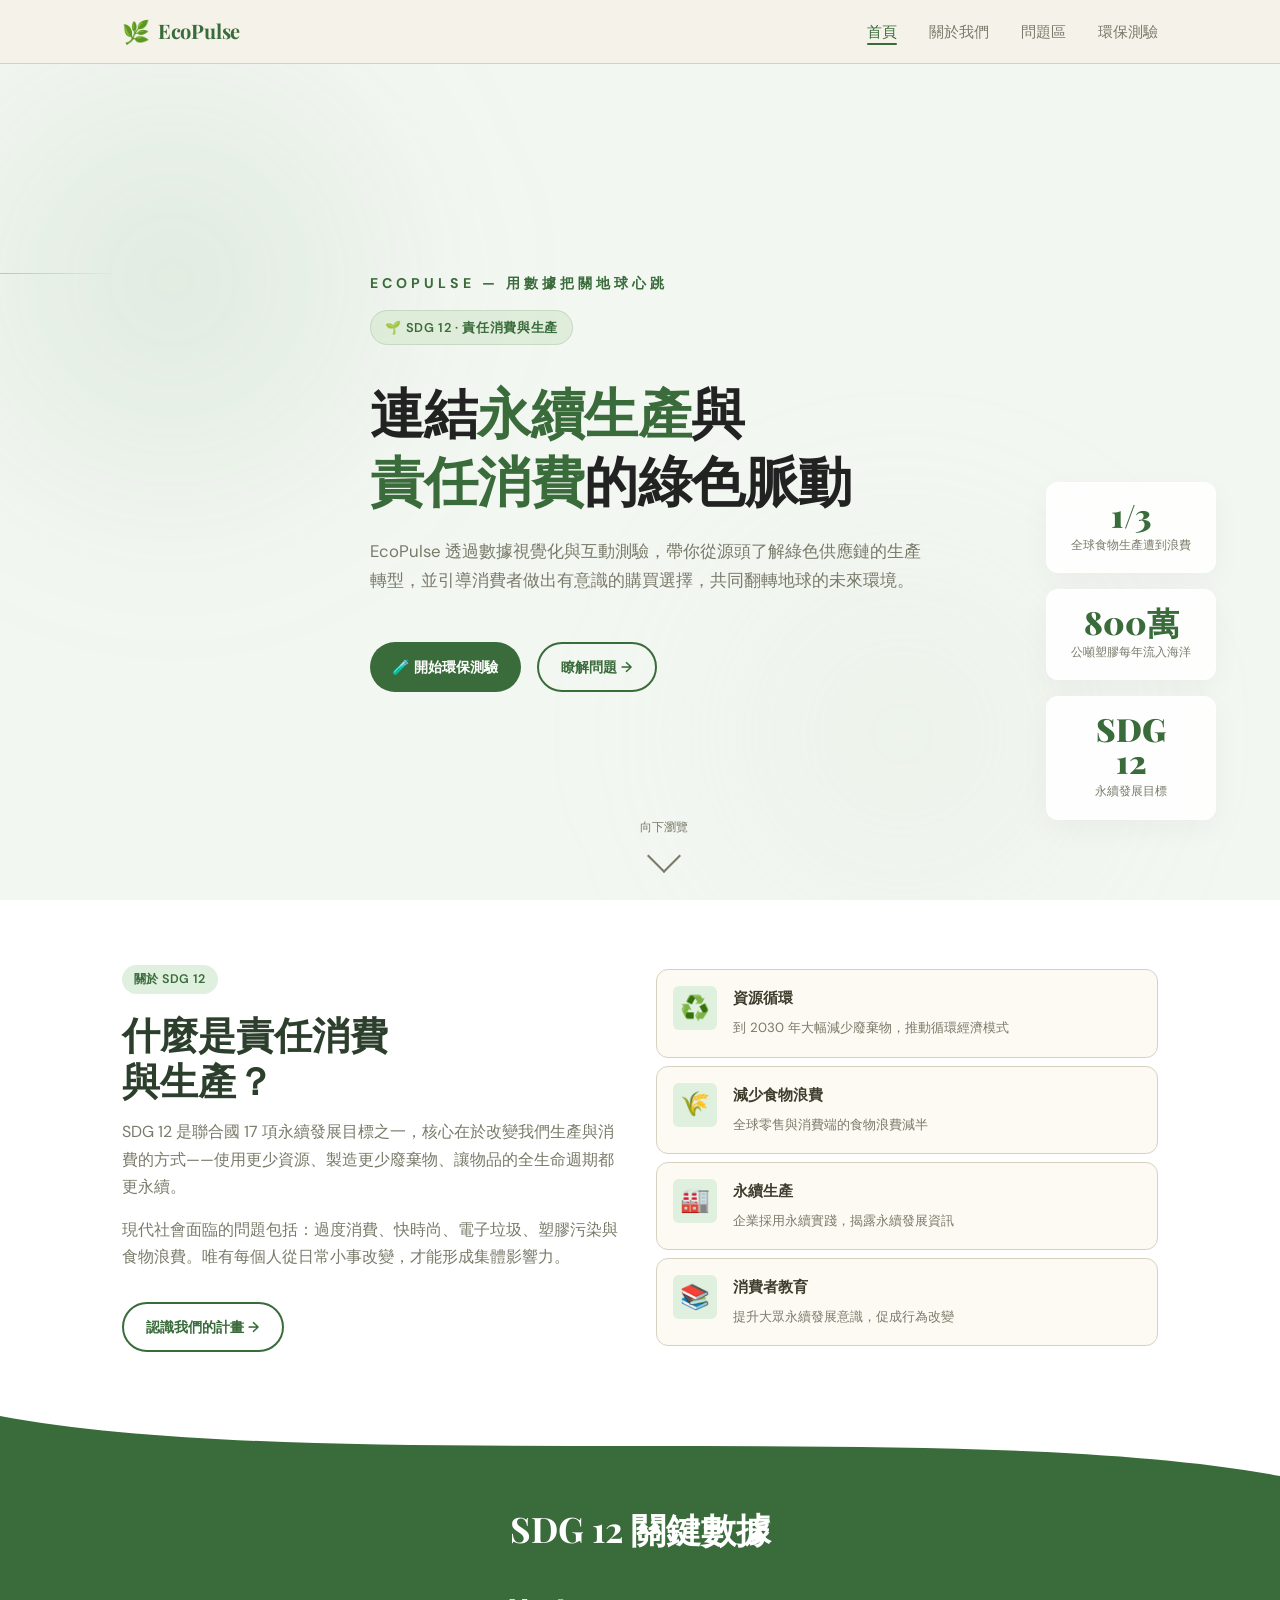
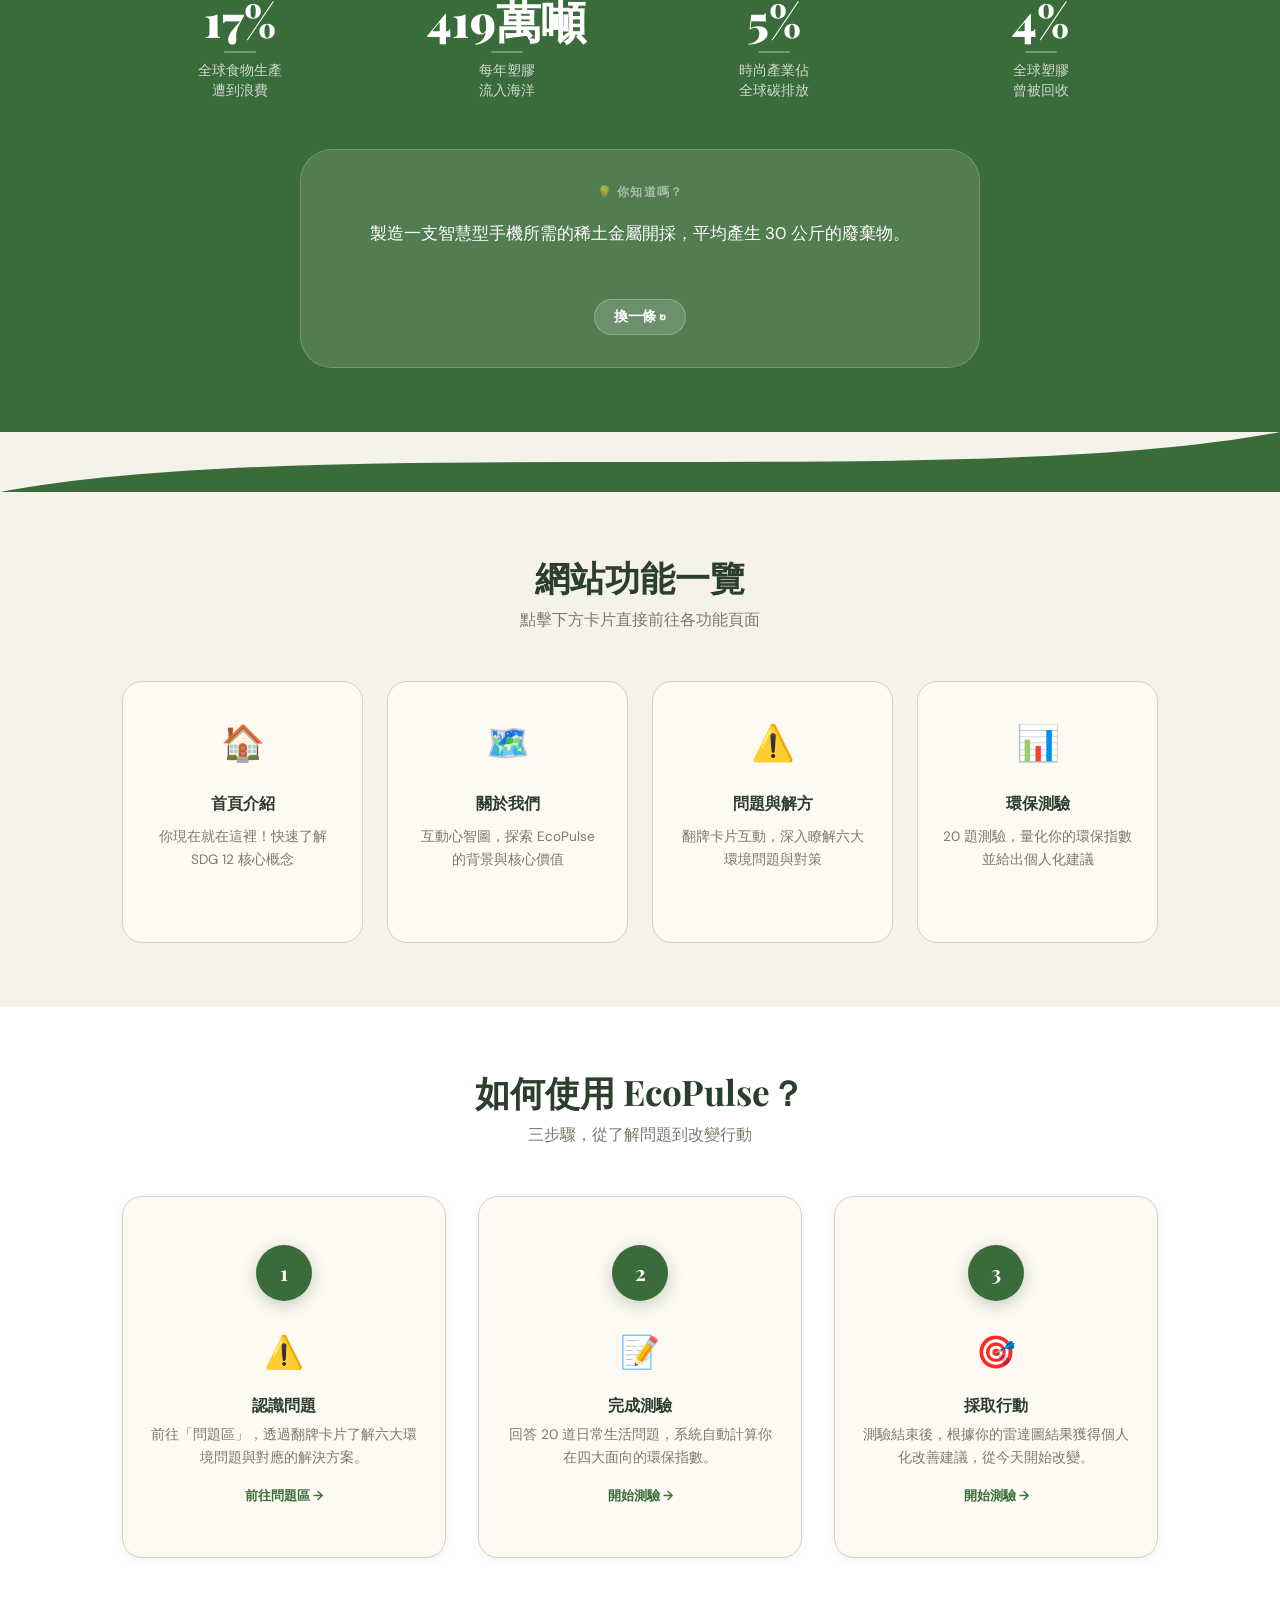
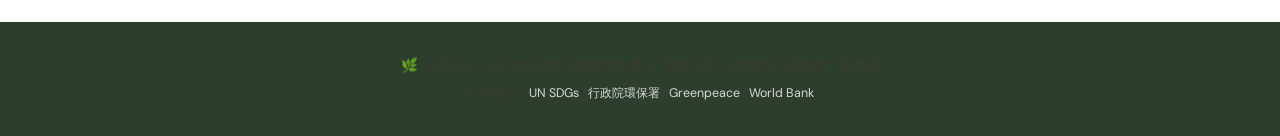
==== commit 94fada34: "Update index.html" ====
--- a/index.html
+++ b/index.html
@@ -199,6 +199,47 @@
     .footer a { color: rgba(255,255,255,.8); }
     .footer a:hover { color: #fff; }
 
+    /* ── 波浪分隔線 ── */
+    .wave-divider {
+      display: block; width: 100%; overflow: hidden;
+      line-height: 0; margin: 0;
+    }
+    .wave-divider svg { display: block; width: 100%; }
+
+    /* ── 環保小知識卡 ── */
+    .fact-card {
+      max-width: 680px; margin: var(--sp-2xl) auto 0;
+      background: rgba(255,255,255,0.12);
+      border: 1px solid rgba(255,255,255,0.2);
+      border-radius: var(--radius-xl);
+      padding: var(--sp-xl) var(--sp-2xl);
+      text-align: center;
+      backdrop-filter: blur(8px);
+    }
+    .fact-label {
+      font-size: 0.75rem; font-weight: 700; letter-spacing: 0.1em;
+      text-transform: uppercase; color: rgba(255,255,255,0.5);
+      margin-bottom: var(--sp-md);
+    }
+    .fact-text {
+      font-size: 1.05rem; color: #fff; line-height: 1.7;
+      min-height: 56px;
+      transition: opacity 0.3s ease;
+    }
+    .fact-text.fade { opacity: 0; }
+    .fact-btn {
+      margin-top: var(--sp-lg);
+      display: inline-flex; align-items: center; gap: 6px;
+      padding: 0.5rem 1.2rem;
+      border-radius: var(--radius-xl);
+      background: rgba(255,255,255,0.15);
+      border: 1px solid rgba(255,255,255,0.25);
+      color: #fff; font-size: 0.85rem; font-weight: 600;
+      cursor: pointer; font-family: var(--ff-body);
+      transition: background 0.2s;
+    }
+    .fact-btn:hover { background: rgba(255,255,255,0.25); }
+
     @media(max-width:900px) {
       .hero-stats  { display: none; }
       .stats-grid  { grid-template-columns: repeat(2,1fr); }
@@ -262,8 +303,15 @@
     </div>
   </section>
 
+  <!-- 波浪：白→綠 -->
+  <div class="wave-divider" style="background:#fff">
+    <svg viewBox="0 0 1440 60" preserveAspectRatio="none" height="60">
+      <path d="M0,0 C360,60 1080,0 1440,60 L1440,60 L0,60 Z" fill="#3A6B3A"/>
+    </svg>
+  </div>
+
   <!-- 數據統計（唯一深色區，視覺錨點） -->
-  <section class="section stats-section" id="statsSection">
+  <section class="section stats-section" id="statsSection" style="padding-top:var(--sp-xl)">
     <div class="container">
       <h2 class="section-title fade-up" style="color:#fff;text-align:center;margin-bottom:var(--sp-2xl)">SDG 12 關鍵數據</h2>
       <div class="stats-grid">
@@ -272,8 +320,22 @@
         <div><div class="big-num"><span class="count" data-target="10">0</span>%</div><div class="num-divider"></div><div class="num-desc">時尚產業佔<br/>全球碳排放</div></div>
         <div><div class="big-num"><span class="count" data-target="9">0</span>%</div><div class="num-divider"></div><div class="num-desc">全球塑膠<br/>曾被回收</div></div>
       </div>
+
+      <!-- 環保小知識 -->
+      <div class="fact-card">
+        <div class="fact-label">💡 你知道嗎？</div>
+        <div class="fact-text" id="factText">載入中...</div>
+        <button class="fact-btn" id="factBtn">換一條 ↻</button>
+      </div>
     </div>
   </section>
+
+  <!-- 波浪：綠→米白 -->
+  <div class="wave-divider" style="background:#3A6B3A">
+    <svg viewBox="0 0 1440 60" preserveAspectRatio="none" height="60">
+      <path d="M0,60 C360,0 1080,60 1440,0 L1440,0 L0,0 Z" fill="#F5F2EA"/>
+    </svg>
+  </div>
 
   <!-- 網站功能 -->
   <section class="section sec-tint">
@@ -390,6 +452,34 @@
         else { el.textContent = Math.floor(current); }
       }, step);
     }
+    // 環保小知識
+    const FACTS = [
+      '一件棉 T 恤從生產到丟棄，平均消耗 2,700 公升水——相當於一個人喝 2.5 年的飲水量。',
+      '全球每分鐘售出超過 100 萬個塑膠瓶，但其中只有不到 10% 會被回收再利用。',
+      '食物從農場到餐桌的運輸過程，約佔全球溫室氣體排放的 6%。選擇在地食材可以有效減少碳足跡。',
+      '電子設備待機狀態下消耗的電力，稱為「幽靈電力」，平均佔家庭用電的 10%。',
+      '如果把全球每年浪費的食物換算成國家，它將是全球第三大溫室氣體排放「國」。',
+      '一個塑膠吸管需要約 200 年才能完全分解，但你使用它的時間可能只有 20 分鐘。',
+      '製造一支智慧型手機所需的稀土金屬開採，平均產生 30 公斤的廢棄物。',
+      '快時尚產業每年生產的衣物中，約有 85% 最終進入垃圾掩埋場或被焚燒。',
+      '選擇二手商品可以讓一件物品的碳排放足跡減少高達 82%。',
+      '全球每年約有 5,000 萬噸電子廢棄物被丟棄，其中含有大量可回收的貴重金屬。',
+    ];
+    let lastFact = -1;
+    function showFact() {
+      let idx;
+      do { idx = Math.floor(Math.random() * FACTS.length); } while (idx === lastFact);
+      lastFact = idx;
+      const el = document.getElementById('factText');
+      el.classList.add('fade');
+      setTimeout(() => {
+        el.textContent = FACTS[idx];
+        el.classList.remove('fade');
+      }, 300);
+    }
+    showFact();
+    document.getElementById('factBtn').addEventListener('click', showFact);
+
     const statsObs = new IntersectionObserver(entries => {
       entries.forEach(e => {
         if (e.isIntersecting) {
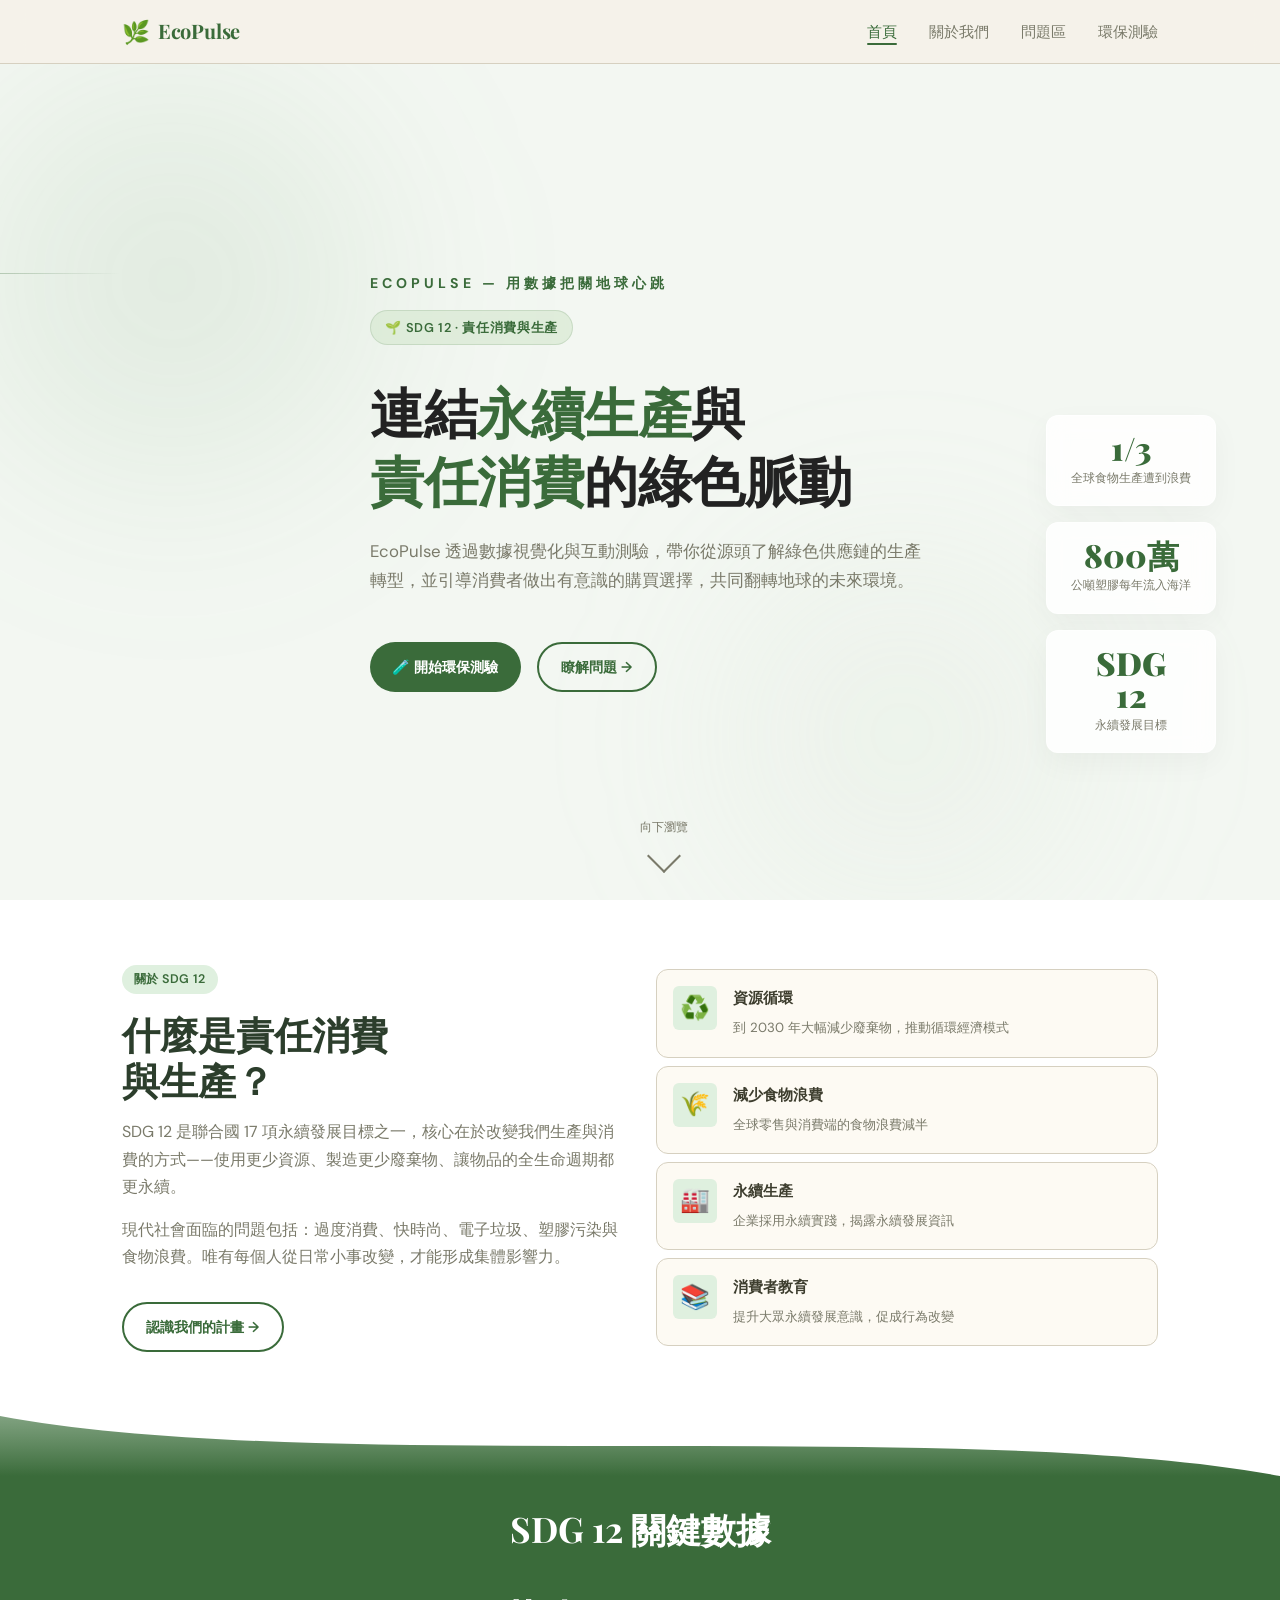
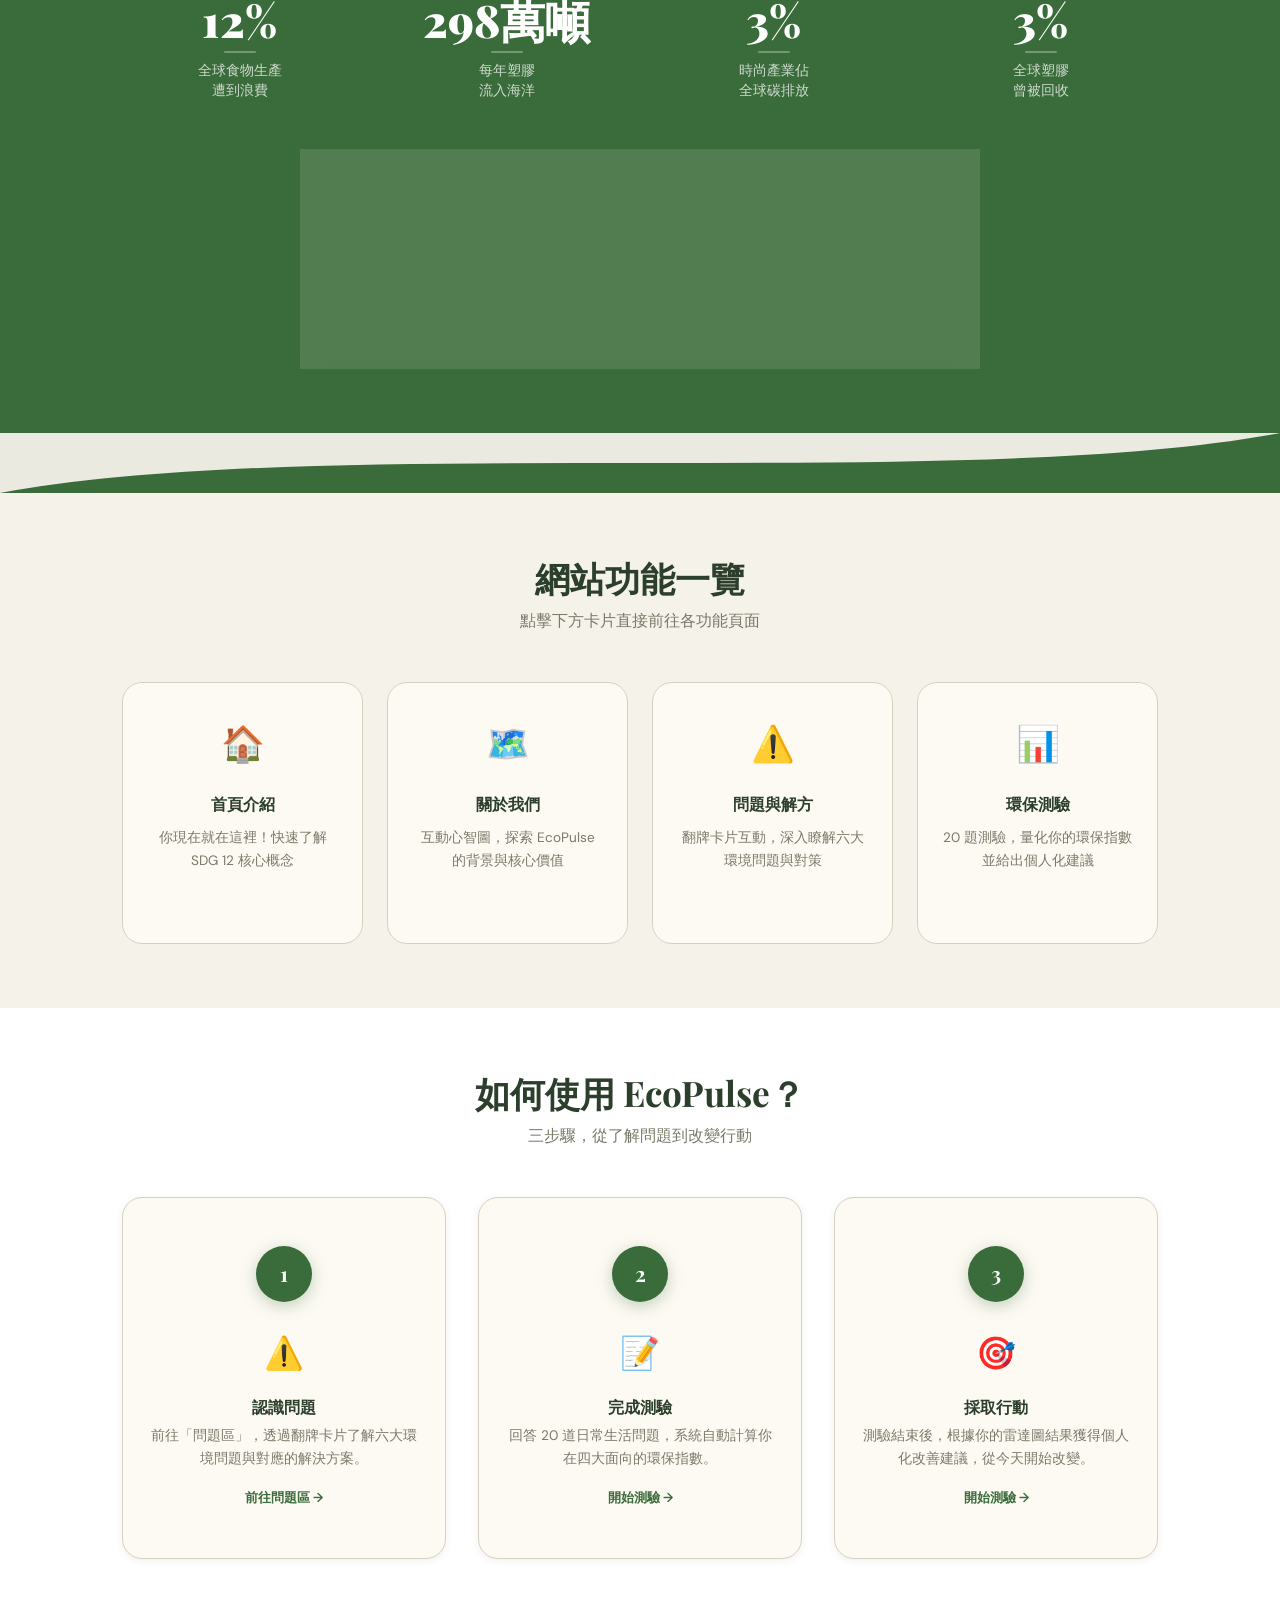
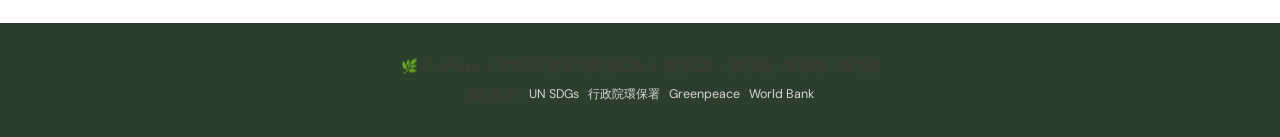
==== commit 201a52cb: "Update index.html" ====
--- a/index.html
+++ b/index.html
@@ -68,7 +68,7 @@
     .hero-actions { display: flex; gap: var(--sp-md); flex-wrap: wrap; animation: fadeUp .6s .3s ease both; }
 
     .hero-stats {
-      position: absolute; right: 5%; top: 50%; transform: translateY(-50%);
+      position: absolute; right: 5%; top: 42%; transform: translateY(-50%);
       display: flex; flex-direction: column; gap: var(--sp-md);
       animation: fadeUp .8s .4s ease both; z-index: 1;
     }
@@ -303,10 +303,16 @@
     </div>
   </section>
 
-  <!-- 波浪：白→綠 -->
+  <!-- 波浪：白→淡綠（柔和過渡） -->
   <div class="wave-divider" style="background:#fff">
     <svg viewBox="0 0 1440 60" preserveAspectRatio="none" height="60">
-      <path d="M0,0 C360,60 1080,0 1440,60 L1440,60 L0,60 Z" fill="#3A6B3A"/>
+      <defs>
+        <linearGradient id="waveGrad1" x1="0" y1="0" x2="0" y2="1">
+          <stop offset="0%" stop-color="#4A7A4A" stop-opacity="0.7"/>
+          <stop offset="100%" stop-color="#3A6B3A" stop-opacity="1"/>
+        </linearGradient>
+      </defs>
+      <path d="M0,0 C360,60 1080,0 1440,60 L1440,60 L0,60 Z" fill="url(#waveGrad1)"/>
     </svg>
   </div>
 
@@ -330,10 +336,10 @@
     </div>
   </section>
 
-  <!-- 波浪：綠→米白 -->
+  <!-- 波浪：淡綠→米白 -->
   <div class="wave-divider" style="background:#3A6B3A">
     <svg viewBox="0 0 1440 60" preserveAspectRatio="none" height="60">
-      <path d="M0,60 C360,0 1080,60 1440,0 L1440,0 L0,0 Z" fill="#F5F2EA"/>
+      <path d="M0,60 C360,0 1080,60 1440,0 L1440,0 L0,0 Z" fill="#F5F2EA" opacity="0.95"/>
     </svg>
   </div>
 
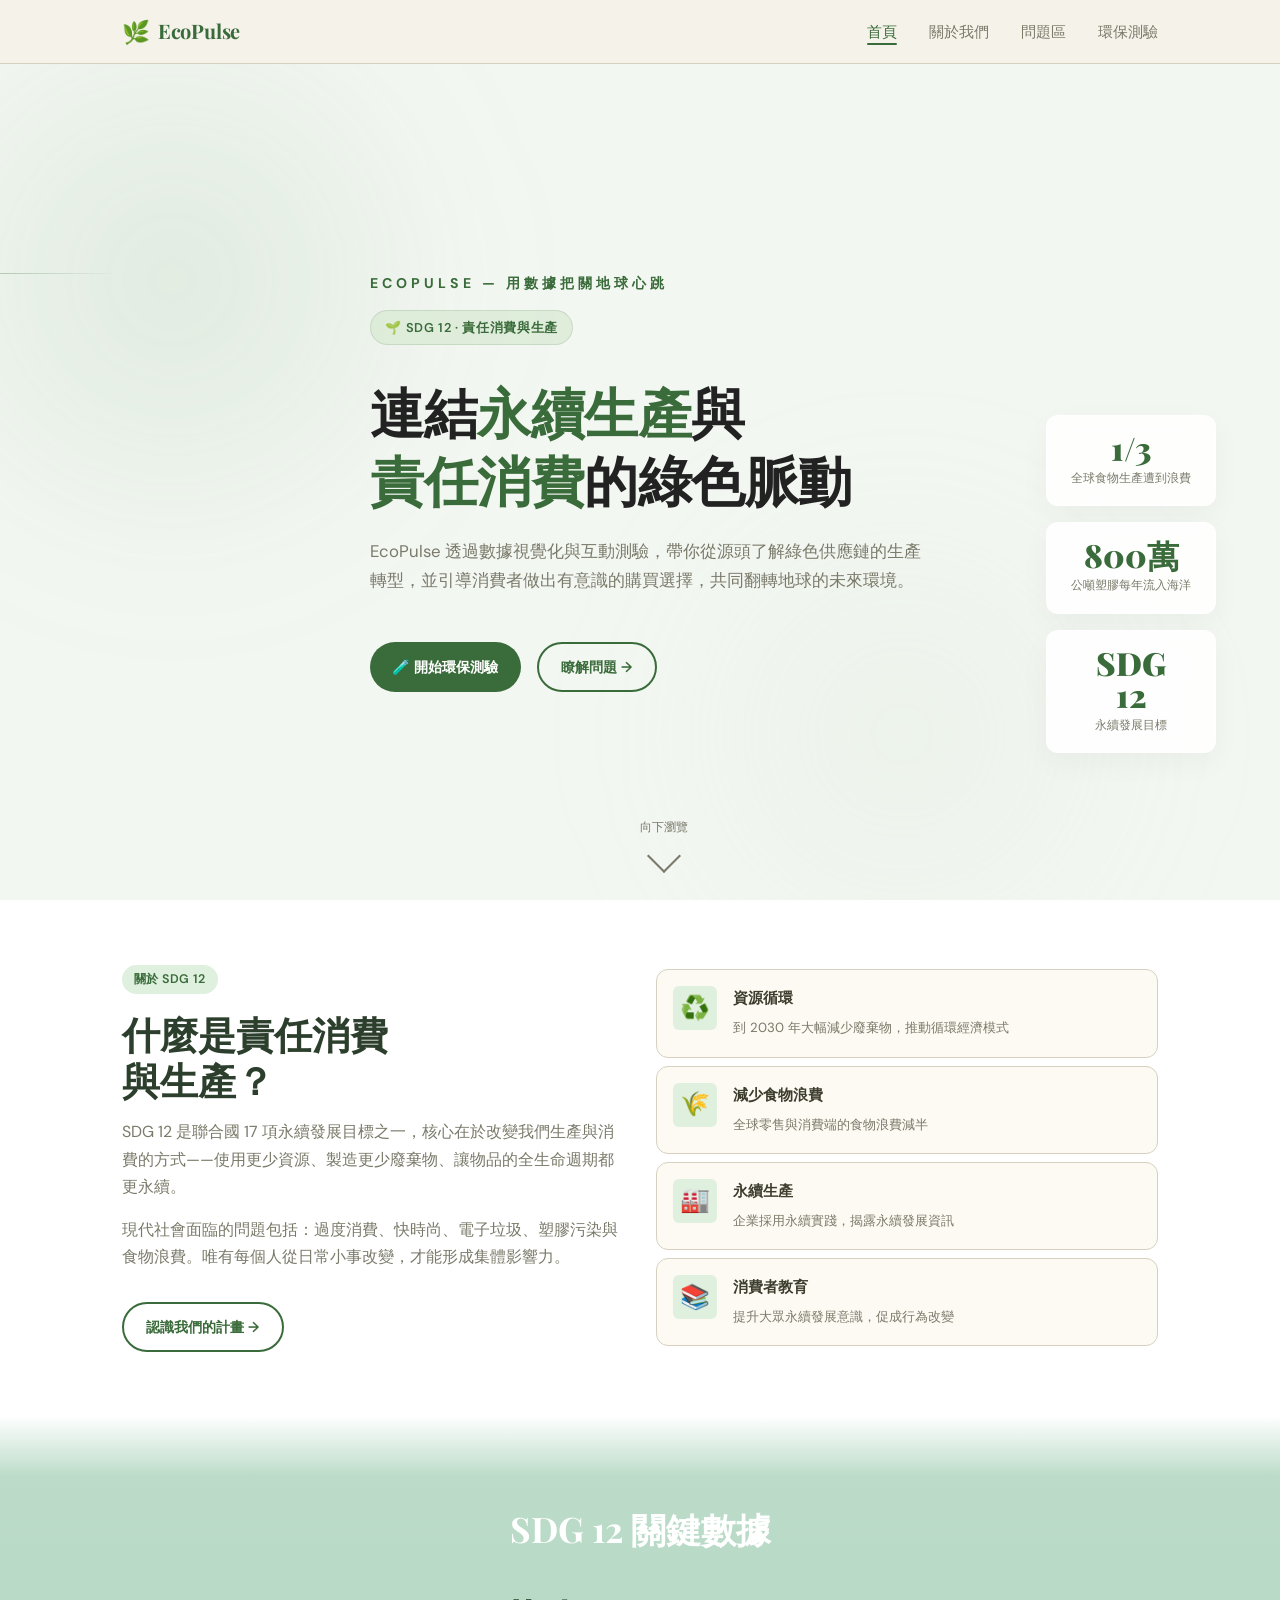
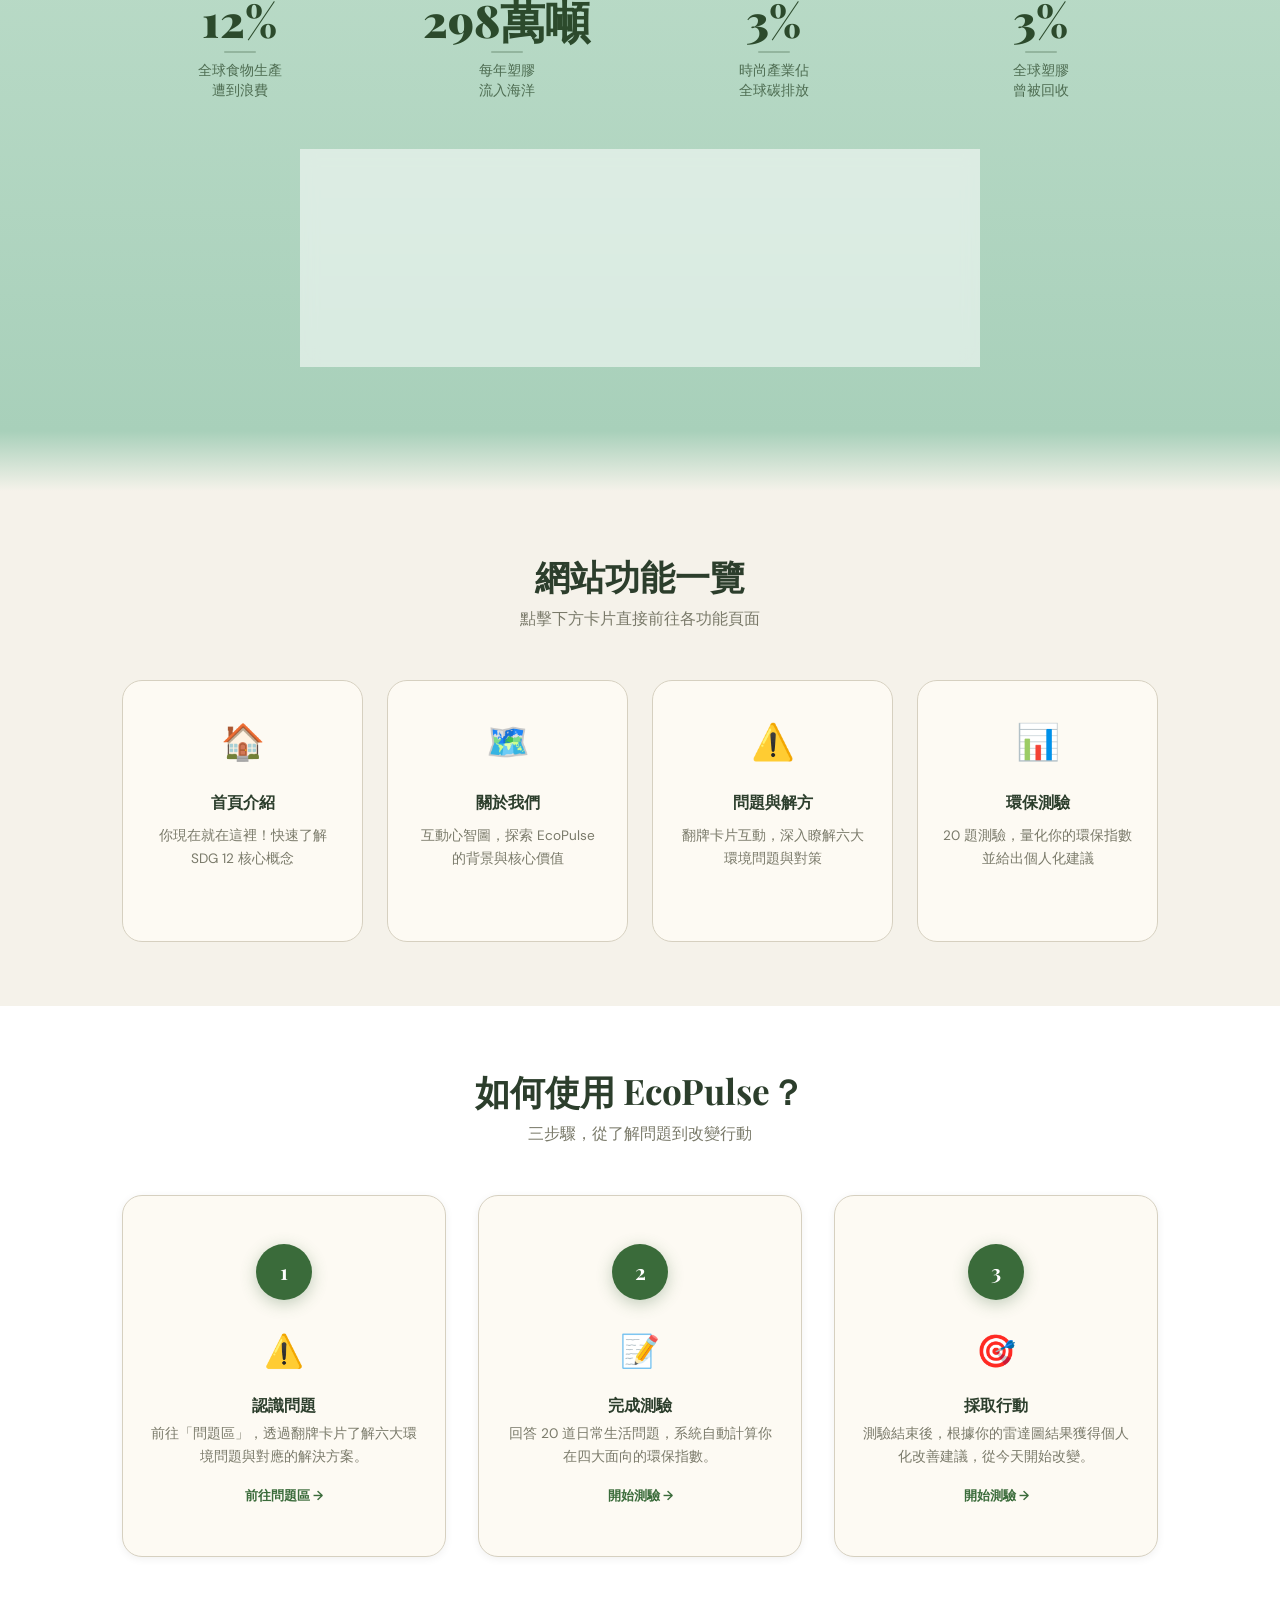
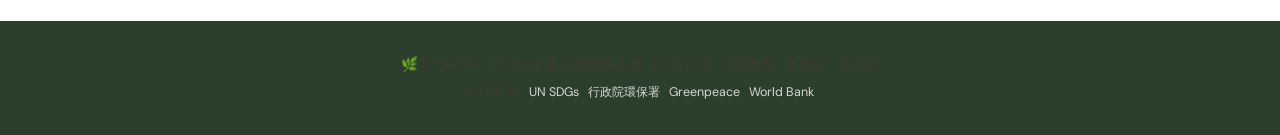
==== commit 1d2607e5: "Refactor stats section and update styles" ====
--- a/index.html
+++ b/index.html
@@ -126,12 +126,14 @@
     .sdg-goal-item strong { display: block; margin-bottom: 2px; font-size: .92rem; }
     .sdg-goal-item span   { font-size: .83rem; color: var(--clr-muted); }
 
-    /* ── 數據統計（唯一深色區塊，作為視覺錨點） ── */
-    .stats-section { background: var(--clr-primary); }
+    /* ── 數據統計 ── */
+    .stats-section {
+      background: linear-gradient(180deg, #BCDCC9 0%, #A8D0BA 100%);
+    }
     .stats-grid { display: grid; grid-template-columns: repeat(4,1fr); gap: var(--sp-xl); text-align: center; }
-    .big-num { font-family: var(--ff-display); font-size: 2.8rem; font-weight: 900; color: #fff; line-height: 1; margin-bottom: var(--sp-sm); }
-    .num-divider { width: 32px; height: 2px; background: rgba(255,255,255,.3); margin: var(--sp-sm) auto; border-radius: 2px; }
-    .num-desc { font-size: .85rem; color: rgba(255,255,255,.75); line-height: 1.5; }
+    .big-num { font-family: var(--ff-display); font-size: 2.8rem; font-weight: 900; color: #2C4A2C; line-height: 1; margin-bottom: var(--sp-sm); }
+    .num-divider { width: 32px; height: 2px; background: rgba(44,74,44,.25); margin: var(--sp-sm) auto; border-radius: 2px; }
+    .num-desc { font-size: .85rem; color: rgba(44,74,44,.75); line-height: 1.5; }
 
     /* ── 網站功能：可點擊的有 hover，純展示的沒有 ── */
     .features-grid { display: grid; grid-template-columns: repeat(4,1fr); gap: var(--sp-lg); }
@@ -199,18 +201,23 @@
     .footer a { color: rgba(255,255,255,.8); }
     .footer a:hover { color: #fff; }
 
-    /* ── 波浪分隔線 ── */
-    .wave-divider {
-      display: block; width: 100%; overflow: hidden;
-      line-height: 0; margin: 0;
-    }
-    .wave-divider svg { display: block; width: 100%; }
+    /* ── 漸層淡出分隔 ── */
+    .fade-divider-top {
+      height: 60px;
+      background: linear-gradient(180deg, #fff 0%, #BCDCC9 100%);
+      display: block; width: 100%;
+    }
+    .fade-divider-bottom {
+      height: 60px;
+      background: linear-gradient(180deg, #A8D0BA 0%, #F5F2EA 100%);
+      display: block; width: 100%;
+    }
 
     /* ── 環保小知識卡 ── */
     .fact-card {
       max-width: 680px; margin: var(--sp-2xl) auto 0;
-      background: rgba(255,255,255,0.12);
-      border: 1px solid rgba(255,255,255,0.2);
+      background: rgba(255,255,255,0.55);
+      border: 1px solid rgba(255,255,255,0.7);
       border-radius: var(--radius-xl);
       padding: var(--sp-xl) var(--sp-2xl);
       text-align: center;
@@ -218,11 +225,11 @@
     }
     .fact-label {
       font-size: 0.75rem; font-weight: 700; letter-spacing: 0.1em;
-      text-transform: uppercase; color: rgba(255,255,255,0.5);
+      text-transform: uppercase; color: var(--clr-primary);
       margin-bottom: var(--sp-md);
     }
     .fact-text {
-      font-size: 1.05rem; color: #fff; line-height: 1.7;
+      font-size: 1.05rem; color: #2C4A2C; line-height: 1.7;
       min-height: 56px;
       transition: opacity 0.3s ease;
     }
@@ -232,13 +239,13 @@
       display: inline-flex; align-items: center; gap: 6px;
       padding: 0.5rem 1.2rem;
       border-radius: var(--radius-xl);
-      background: rgba(255,255,255,0.15);
-      border: 1px solid rgba(255,255,255,0.25);
+      background: var(--clr-primary);
+      border: none;
       color: #fff; font-size: 0.85rem; font-weight: 600;
       cursor: pointer; font-family: var(--ff-body);
-      transition: background 0.2s;
-    }
-    .fact-btn:hover { background: rgba(255,255,255,0.25); }
+      transition: background 0.2s, transform 0.15s;
+    }
+    .fact-btn:hover { background: var(--clr-primary-lt); transform: translateY(-1px); }
 
     @media(max-width:900px) {
       .hero-stats  { display: none; }
@@ -303,20 +310,9 @@
     </div>
   </section>
 
-  <!-- 波浪：白→淡綠（柔和過渡） -->
-  <div class="wave-divider" style="background:#fff">
-    <svg viewBox="0 0 1440 60" preserveAspectRatio="none" height="60">
-      <defs>
-        <linearGradient id="waveGrad1" x1="0" y1="0" x2="0" y2="1">
-          <stop offset="0%" stop-color="#4A7A4A" stop-opacity="0.7"/>
-          <stop offset="100%" stop-color="#3A6B3A" stop-opacity="1"/>
-        </linearGradient>
-      </defs>
-      <path d="M0,0 C360,60 1080,0 1440,60 L1440,60 L0,60 Z" fill="url(#waveGrad1)"/>
-    </svg>
-  </div>
-
-  <!-- 數據統計（唯一深色區，視覺錨點） -->
+  <div class="fade-divider-top"></div>
+
+  <!-- 數據統計 -->
   <section class="section stats-section" id="statsSection" style="padding-top:var(--sp-xl)">
     <div class="container">
       <h2 class="section-title fade-up" style="color:#fff;text-align:center;margin-bottom:var(--sp-2xl)">SDG 12 關鍵數據</h2>
@@ -336,12 +332,7 @@
     </div>
   </section>
 
-  <!-- 波浪：淡綠→米白 -->
-  <div class="wave-divider" style="background:#3A6B3A">
-    <svg viewBox="0 0 1440 60" preserveAspectRatio="none" height="60">
-      <path d="M0,60 C360,0 1080,60 1440,0 L1440,0 L0,0 Z" fill="#F5F2EA" opacity="0.95"/>
-    </svg>
-  </div>
+  <div class="fade-divider-bottom"></div>
 
   <!-- 網站功能 -->
   <section class="section sec-tint">
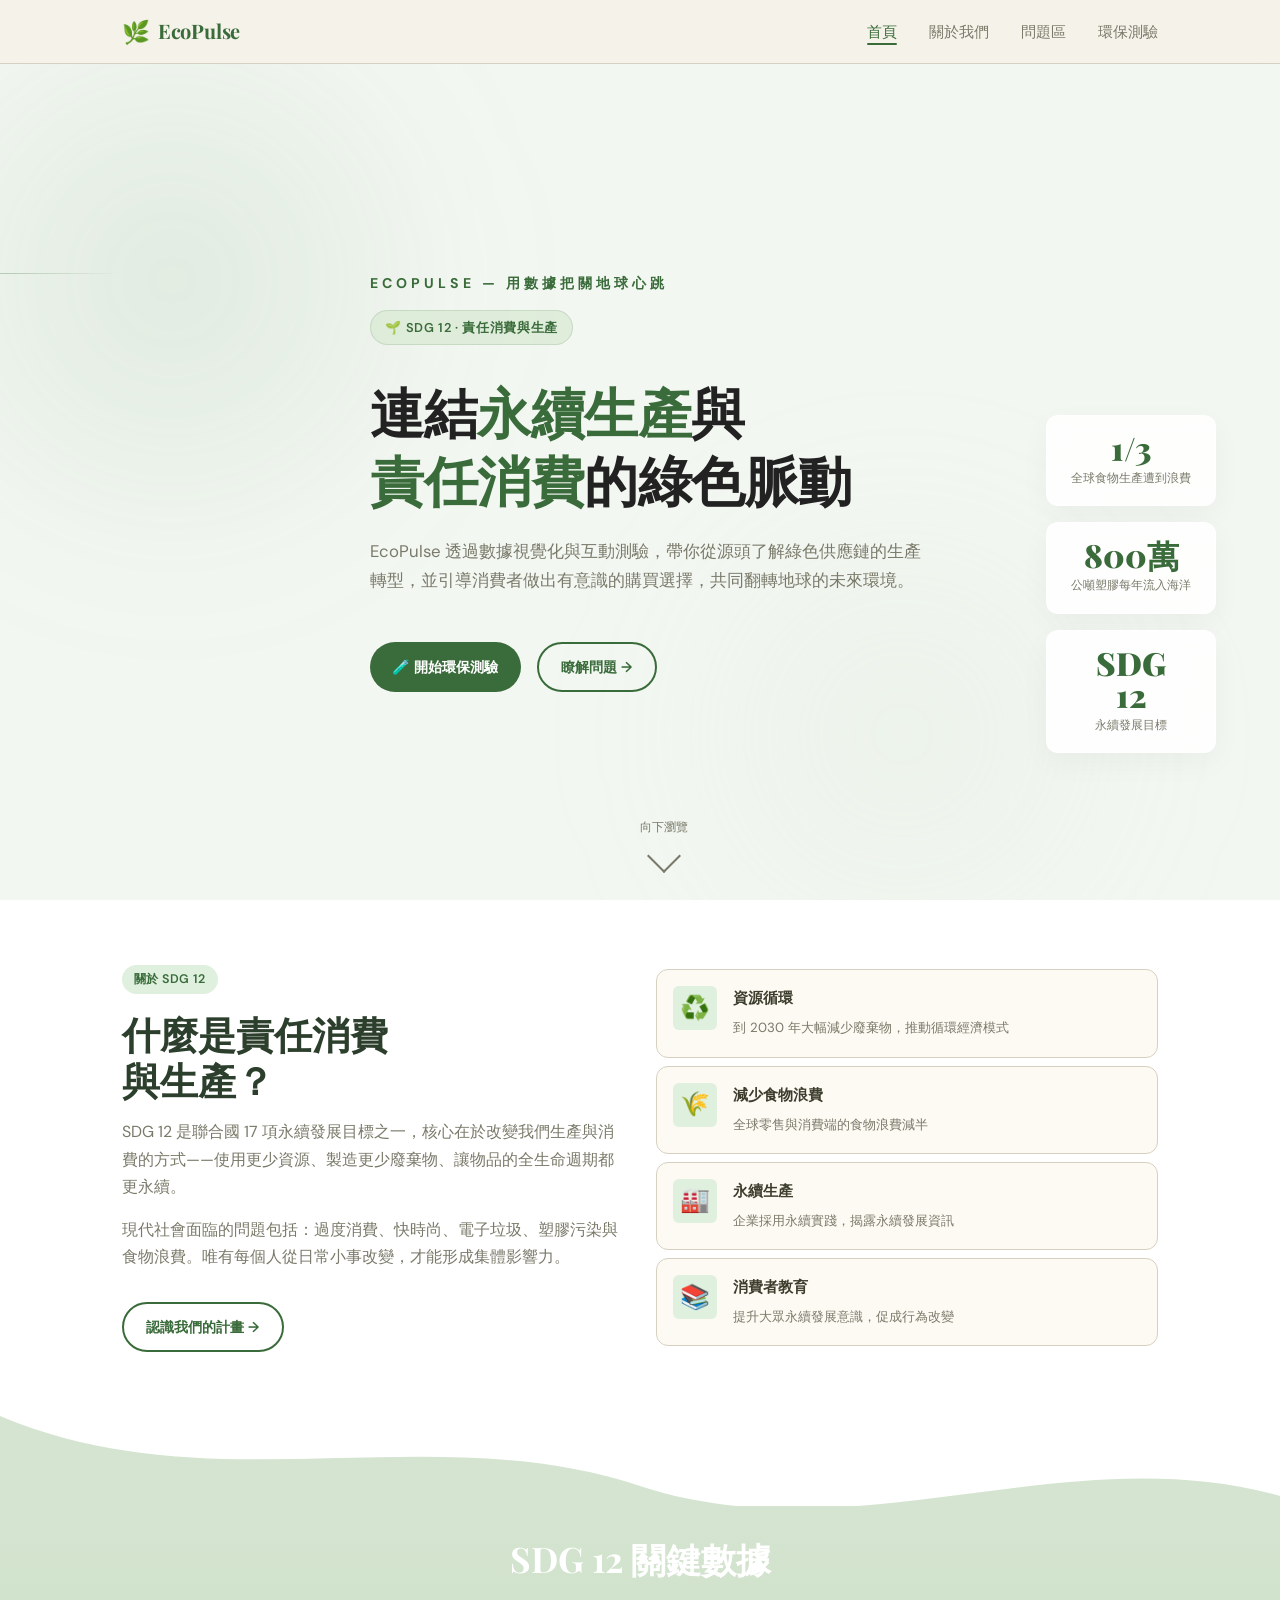
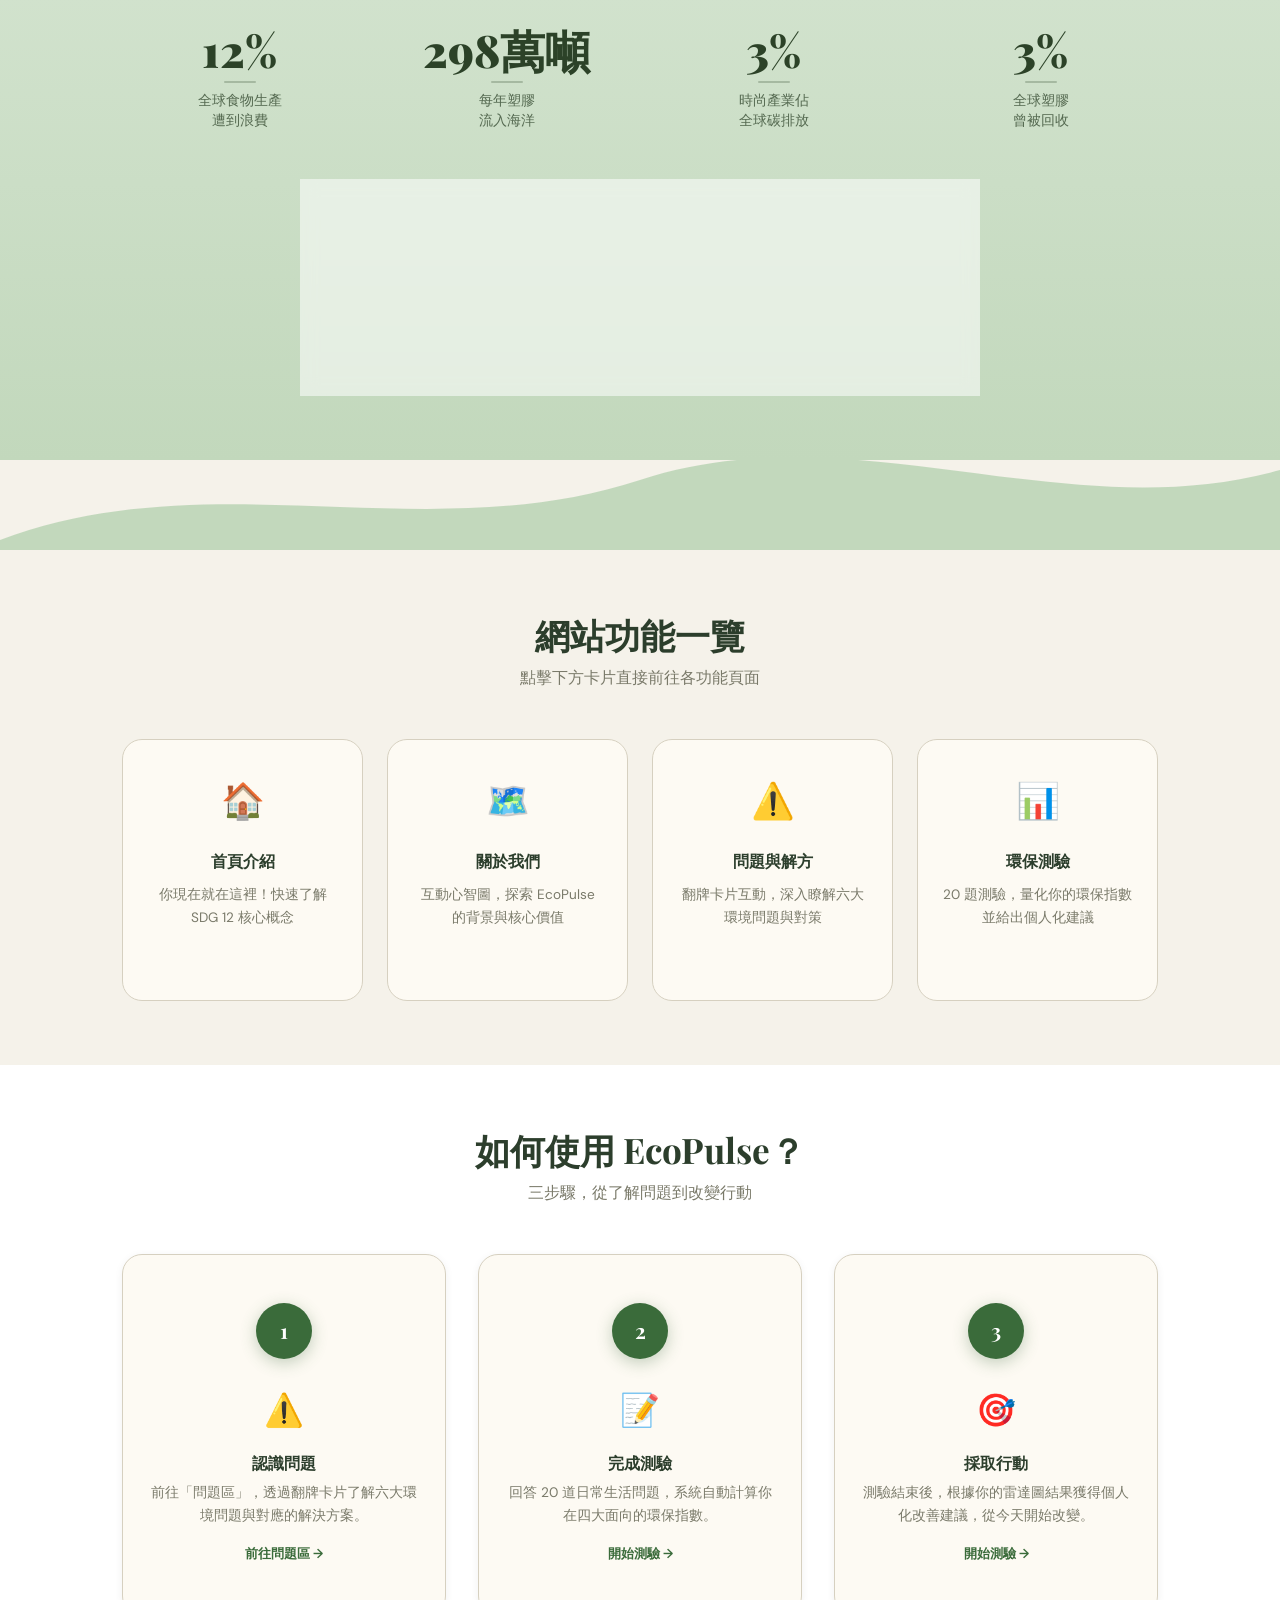
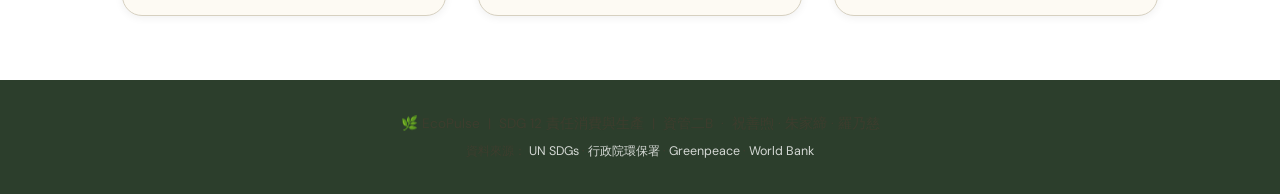
==== commit 699cd03c: "Update index.html" ====
--- a/index.html
+++ b/index.html
@@ -128,12 +128,12 @@
 
     /* ── 數據統計 ── */
     .stats-section {
-      background: linear-gradient(180deg, #BCDCC9 0%, #A8D0BA 100%);
+      background: linear-gradient(180deg, #D4E4D0 0%, #C2D8BC 100%);
     }
     .stats-grid { display: grid; grid-template-columns: repeat(4,1fr); gap: var(--sp-xl); text-align: center; }
-    .big-num { font-family: var(--ff-display); font-size: 2.8rem; font-weight: 900; color: #2C4A2C; line-height: 1; margin-bottom: var(--sp-sm); }
-    .num-divider { width: 32px; height: 2px; background: rgba(44,74,44,.25); margin: var(--sp-sm) auto; border-radius: 2px; }
-    .num-desc { font-size: .85rem; color: rgba(44,74,44,.75); line-height: 1.5; }
+    .big-num { font-family: var(--ff-display); font-size: 2.8rem; font-weight: 900; color: #2C4228; line-height: 1; margin-bottom: var(--sp-sm); }
+    .num-divider { width: 32px; height: 2px; background: rgba(44,66,40,.25); margin: var(--sp-sm) auto; border-radius: 2px; }
+    .num-desc { font-size: .85rem; color: rgba(44,66,40,.75); line-height: 1.5; }
 
     /* ── 網站功能：可點擊的有 hover，純展示的沒有 ── */
     .features-grid { display: grid; grid-template-columns: repeat(4,1fr); gap: var(--sp-lg); }
@@ -201,17 +201,9 @@
     .footer a { color: rgba(255,255,255,.8); }
     .footer a:hover { color: #fff; }
 
-    /* ── 漸層淡出分隔 ── */
-    .fade-divider-top {
-      height: 60px;
-      background: linear-gradient(180deg, #fff 0%, #BCDCC9 100%);
-      display: block; width: 100%;
-    }
-    .fade-divider-bottom {
-      height: 60px;
-      background: linear-gradient(180deg, #A8D0BA 0%, #F5F2EA 100%);
-      display: block; width: 100%;
-    }
+    /* ── 波浪分隔 ── */
+    .wave-divider { display: block; width: 100%; line-height: 0; margin: 0; overflow: hidden; }
+    .wave-divider svg { display: block; width: 100%; }
 
     /* ── 環保小知識卡 ── */
     .fact-card {
@@ -229,7 +221,7 @@
       margin-bottom: var(--sp-md);
     }
     .fact-text {
-      font-size: 1.05rem; color: #2C4A2C; line-height: 1.7;
+      font-size: 1.05rem; color: #2C4228; line-height: 1.7;
       min-height: 56px;
       transition: opacity 0.3s ease;
     }
@@ -310,7 +302,12 @@
     </div>
   </section>
 
-  <div class="fade-divider-top"></div>
+  <!-- 波浪上：白→橄欖米白，大幅度 -->
+  <div class="wave-divider" style="background:#fff">
+    <svg viewBox="0 0 1440 90" preserveAspectRatio="none" height="90">
+      <path d="M0,0 C240,90 480,0 720,70 C960,140 1200,20 1440,80 L1440,90 L0,90 Z" fill="#D4E4D0"/>
+    </svg>
+  </div>
 
   <!-- 數據統計 -->
   <section class="section stats-section" id="statsSection" style="padding-top:var(--sp-xl)">
@@ -332,7 +329,12 @@
     </div>
   </section>
 
-  <div class="fade-divider-bottom"></div>
+  <!-- 波浪下：橄欖米白→米白，大幅度 -->
+  <div class="wave-divider" style="background:#C2D8BC">
+    <svg viewBox="0 0 1440 90" preserveAspectRatio="none" height="90">
+      <path d="M0,80 C240,0 480,90 720,20 C960,-50 1200,70 1440,10 L1440,0 L0,0 Z" fill="#F5F2EA"/>
+    </svg>
+  </div>
 
   <!-- 網站功能 -->
   <section class="section sec-tint">
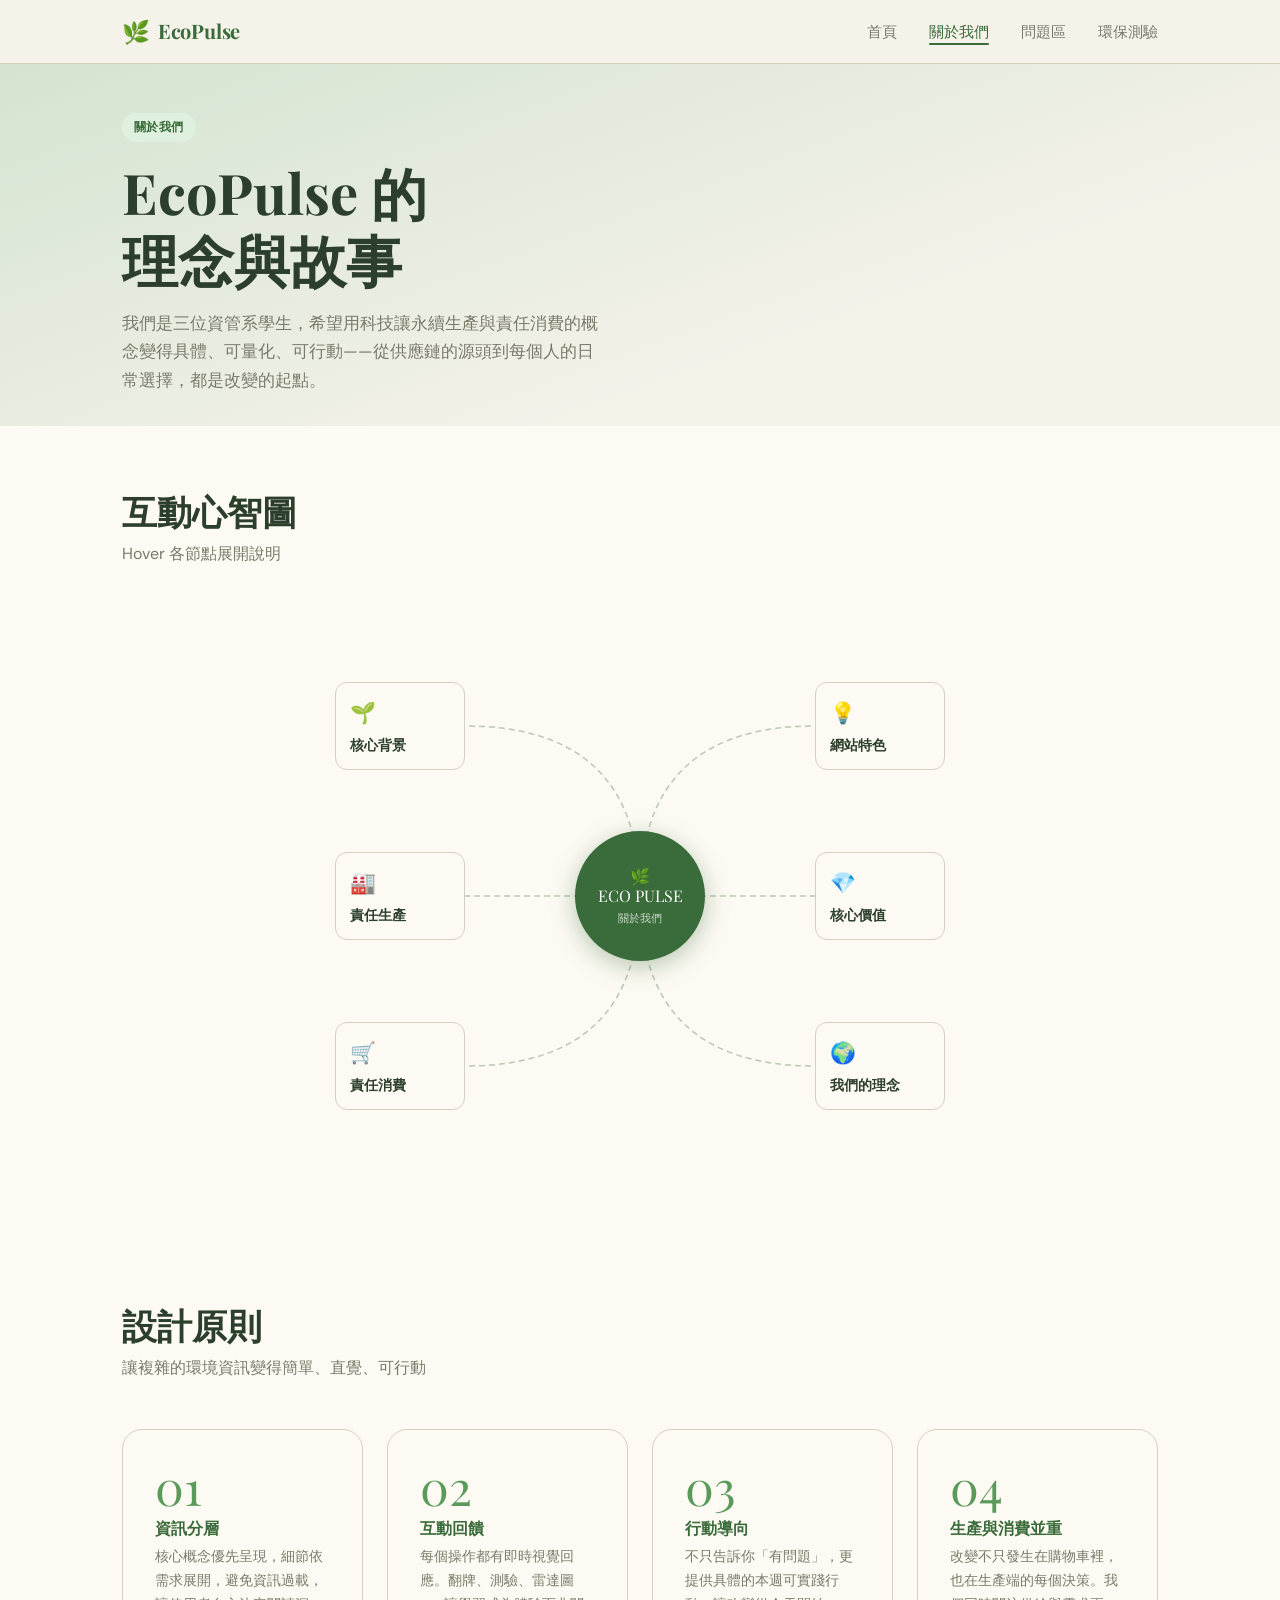
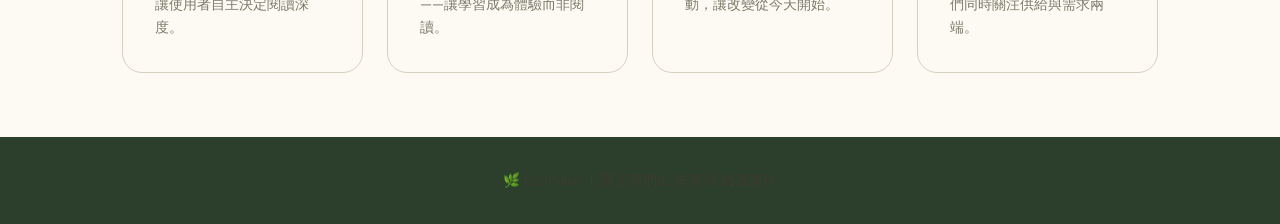
==== commit 0908a38a: "Update index.html" ====
--- a/index.html
+++ b/index.html
@@ -3,404 +3,264 @@
 <head>
   <meta charset="UTF-8" />
   <meta name="viewport" content="width=device-width, initial-scale=1.0" />
-  <title>EcoPulse — SDG 12 責任消費與生產</title>
-  <link rel="stylesheet" href="css/base.css" />
+  <title>關於我們 — EcoPulse</title>
+  <link rel="stylesheet" href="../css/base.css" />
   <style>
-    /* ── Hero ── */
-    .hero {
-      min-height: calc(100vh - var(--nav-h));
-      display: flex; align-items: center;
+    /* ── 滑入動畫 ── */
+    .anim-title {
+      opacity: 0; transform: translateY(24px);
+      transition: opacity 0.7s ease, transform 0.7s ease;
+    }
+    .anim-title.visible { opacity: 1; transform: translateY(0); }
+
+    /* 從下滑入 */
+    .anim-up {
+      opacity: 0; transform: translateY(36px);
+      transition: opacity 0.65s ease, transform 0.65s ease;
+    }
+    .anim-up.visible { opacity: 1; transform: translateY(0); }
+
+    /* 從左滑入（非 absolute 元素用） */
+    .anim-left {
+      opacity: 0; transform: translateX(-40px);
+      transition: opacity 0.65s ease, transform 0.65s ease;
+    }
+    .anim-left.visible { opacity: 1; transform: translateX(0); }
+
+    /* 從右滑入（非 absolute 元素用） */
+    .anim-right {
+      opacity: 0; transform: translateX(40px);
+      transition: opacity 0.65s ease, transform 0.65s ease;
+    }
+    .anim-right.visible { opacity: 1; transform: translateX(0); }
+
+    /* absolute 定位元素專用：只淡入，不移動 */
+    .anim-fade {
+      opacity: 0;
+      transition: opacity 0.6s ease;
+    }
+    .anim-fade.visible { opacity: 1; }
+
+    /* 縮放淡入（用於卡片） */
+    .anim-scale {
+      opacity: 0;
+      transition: opacity 0.6s ease, transform 0.6s ease;
+    }
+    .anim-scale.visible { opacity: 1; }
+
+    /* 延遲 class */
+    .delay-1 { transition-delay: 0.1s; }
+    .delay-2 { transition-delay: 0.2s; }
+    .delay-3 { transition-delay: 0.3s; }
+    .delay-4 { transition-delay: 0.4s; }
+
+    .page-hero {
+      background: linear-gradient(160deg, #D4E4D0 0%, var(--clr-bg) 70%);
+      padding: var(--sp-2xl) 0 var(--sp-xl);
+    }
+
+    .mindmap-section { background: var(--clr-surface); }
+
+    .mm-wrap {
+      position: relative; width: 100%; height: 560px; user-select: none;
+    }
+
+    .mm-svg {
+      position: absolute; inset: 0; width: 100%; height: 100%; overflow: visible;
+    }
+
+    .mm-center {
+      position: absolute; left: 50%; top: 50%;
+      transform: translate(-50%, -50%);
+      width: 130px; height: 130px; border-radius: 50%;
+      background: var(--clr-primary); color: #fff;
+      display: flex; flex-direction: column; align-items: center; justify-content: center;
+      font-family: var(--ff-display); font-size: 1rem; text-align: center;
+      z-index: 10; box-shadow: 0 6px 24px rgba(58,107,58,0.35); line-height: 1.3;
+    }
+    .mm-center small {
+      font-family: var(--ff-body); font-size: 0.7rem; opacity: 0.75; margin-top: 4px;
+    }
+
+    .mm-node {
+      position: absolute; width: 130px;
+      background: var(--clr-surface); border: 1.5px solid var(--clr-border);
+      border-radius: var(--radius-md); padding: 12px 14px; cursor: default;
+      transition: border-color 0.2s, box-shadow 0.2s, transform 0.2s; z-index: 10;
+    }
+    .mm-node:hover {
+      border-color: var(--clr-primary);
+      box-shadow: 0 0 0 4px rgba(58,107,58,0.10);
+      transform: scale(1.04); z-index: 20;
+    }
+    .mm-node .n-icon  { font-size: 1.3rem; margin-bottom: 4px; }
+    .mm-node .n-title { font-size: 0.85rem; font-weight: 600; color: var(--clr-dark); }
+
+    /* 主幹曲線（常駐） */
+    .main-curve {
+      fill: none; stroke: #3A6B3A;
+      stroke-width: 1.5; stroke-opacity: 0.35; stroke-dasharray: 6 4;
+    }
+
+    /* hover 字卡（HTML 元素，不是 SVG） */
+    .mm-tooltip {
+      position: absolute;
+      width: 200px;
+      background: var(--clr-surface);
+      border: 1.5px solid var(--clr-primary);
+      border-radius: var(--radius-md);
+      padding: var(--sp-md) var(--sp-lg);
+      box-shadow: var(--shadow-lg);
+      z-index: 40; pointer-events: none;
+      visibility: hidden; opacity: 0;
+      transition: opacity 0.18s ease, transform 0.18s ease, visibility 0s linear 0.18s;
+    }
+    .mm-tooltip.show {
+      visibility: visible; opacity: 1;
+      transform: translate(0,0) !important;
+      transition: opacity 0.18s ease, transform 0.18s ease, visibility 0s linear 0s;
+    }
+    .mm-tooltip .tt-title {
+      font-family: var(--ff-display); font-size: 0.92rem;
+      color: var(--clr-primary); margin-bottom: var(--sp-sm);
+      padding-bottom: var(--sp-sm); border-bottom: 1px solid var(--clr-border);
+    }
+    .mm-tooltip ul {
+      list-style: none; display: flex; flex-direction: column; gap: 6px; margin-top: var(--sp-sm);
+    }
+    .mm-tooltip li {
+      display: flex; align-items: flex-start; gap: 6px;
+      font-size: 0.8rem; color: var(--clr-muted); line-height: 1.5;
+    }
+    .mm-tooltip li::before {
+      content: '·'; color: var(--clr-primary); font-weight: 700;
+      flex-shrink: 0; margin-top: 1px;
+    }
+
+    /* Team */
+    .team-grid { display: grid; grid-template-columns: repeat(3,1fr); gap: var(--sp-xl); }
+    .team-card { text-align: center; padding: var(--sp-2xl) var(--sp-lg); }
+    .avatar {
+      width: 80px; height: 80px; border-radius: 50%;
+      background: linear-gradient(135deg, var(--clr-primary-lt), var(--clr-accent));
+      margin: 0 auto var(--sp-md);
+      display: flex; align-items: center; justify-content: center;
+      font-size: 2rem; color: #fff;
+    }
+    .team-card h3  { font-size: 1.05rem; margin-bottom: 6px; }
+    .team-card .rol { font-size: 0.82rem; color: var(--clr-primary); font-weight: 600; margin-bottom: var(--sp-sm); }
+    .team-card p   { font-size: 0.85rem; color: var(--clr-muted); }
+
+    /* Design Principles */
+    .principles-grid { display: grid; grid-template-columns: repeat(3,1fr); gap: var(--sp-lg); }
+    .principle-card {
+      background: var(--clr-surface); border-radius: var(--radius-lg);
+      border: 1px solid var(--clr-border); padding: var(--sp-xl);
       position: relative; overflow: hidden;
-      background: #F3F7F2;
-    }
-    .hero::before {
-      content: ''; position: absolute;
-      top: -10%; left: -10%;
-      width: 600px; height: 600px;
-      border-radius: 50%;
-      background: radial-gradient(circle, rgba(90,154,90,0.15) 0%, transparent 70%);
-      filter: blur(80px);
-      animation: floatLight 12s infinite alternate ease-in-out;
-    }
-    .hero::after {
-      content: ''; position: absolute;
-      bottom: -10%; right: 10%;
-      width: 500px; height: 500px;
-      border-radius: 50%;
-      background: radial-gradient(circle, rgba(200,220,195,0.2) 0%, transparent 70%);
-      filter: blur(80px);
-      animation: floatLight 8s infinite alternate-reverse ease-in-out;
-    }
-    @keyframes floatLight {
-      0%   { transform: translate(0,0) scale(1); }
-      100% { transform: translate(40px,30px) scale(1.1); }
-    }
-    .hero-decor-line {
-      position: absolute; left: 0; top: 25%;
-      width: 120px; height: 1px;
-      background: linear-gradient(90deg, rgba(58,107,58,0.3), transparent);
-      z-index: 1;
-    }
-    .hero-content { position: relative; z-index: 1; max-width: 720px; padding-left: 20px; }
-    .hero-slogan {
-      font-size: 0.88rem; font-weight: 700; color: var(--clr-primary);
-      letter-spacing: 4px; margin-bottom: 14px; text-transform: uppercase;
-      opacity: 0.9; animation: fadeUp .5s ease forwards;
-    }
-    .hero-badge {
-      display: inline-flex; align-items: center; gap: .4rem;
-      background: rgba(215,233,210,0.7); backdrop-filter: blur(4px);
-      color: var(--clr-primary); border: 1px solid rgba(58,107,58,0.15);
-      border-radius: var(--radius-xl); padding: .35rem .9rem;
-      font-size: .8rem; font-weight: 600; letter-spacing: .05em;
-      margin-bottom: var(--sp-xl); animation: fadeUp .5s ease forwards;
-    }
-    .hero h1 {
-      font-size: 3.4rem; line-height: 1.25; margin-bottom: var(--sp-lg);
-      letter-spacing: -0.5px; color: #222; animation: fadeUp .6s .1s ease both;
-    }
-    .hero h1 em { font-style: normal; color: var(--clr-primary); }
-    .hero p {
-      font-size: 1.05rem; color: var(--clr-muted); max-width: 560px;
-      line-height: 1.7; margin-bottom: var(--sp-2xl);
-      animation: fadeUp .6s .2s ease both;
-    }
-    .hero-actions { display: flex; gap: var(--sp-md); flex-wrap: wrap; animation: fadeUp .6s .3s ease both; }
-
-    .hero-stats {
-      position: absolute; right: 5%; top: 42%; transform: translateY(-50%);
-      display: flex; flex-direction: column; gap: var(--sp-md);
-      animation: fadeUp .8s .4s ease both; z-index: 1;
-    }
-    .stat-card {
-      background: rgba(255,255,255,0.85); backdrop-filter: blur(10px);
-      border: 1px solid rgba(255,255,255,0.6); border-radius: var(--radius-md);
-      padding: var(--sp-md) var(--sp-lg);
-      box-shadow: 0 10px 30px rgba(0,0,0,0.04);
-      text-align: center; min-width: 160px;
-    }
-    .stat-number { font-family: var(--ff-display); font-size: 2rem; font-weight: 900; color: var(--clr-primary); line-height: 1; }
-    .stat-label  { font-size: .78rem; color: var(--clr-muted); margin-top: 4px; }
-
-    /* 向下箭頭：可點擊 */
-    .scroll-hint {
-      position: absolute; bottom: var(--sp-xl); left: 50%; transform: translateX(-50%);
-      display: flex; flex-direction: column; align-items: center; gap: 6px;
-      color: var(--clr-muted); font-size: .78rem;
-      animation: fadeUp 1s .8s ease both; z-index: 1;
-      cursor: pointer; text-decoration: none;
-      transition: color var(--t-fast);
-    }
-    .scroll-hint:hover { color: var(--clr-primary); }
-    .scroll-arrow {
-      width: 24px; height: 24px;
-      border-right: 2px solid currentColor;
-      border-bottom: 2px solid currentColor;
-      transform: rotate(45deg);
-      animation: bounce 1.5s ease infinite;
-    }
-    @keyframes bounce {
-      0%,100% { transform: rotate(45deg) translateY(0); }
-      50%      { transform: rotate(45deg) translateY(6px); }
-    }
-
-    /* ── 統一背景：交替用白底和極淡米色，不再用深綠 ── */
-    .sec-white { background: #fff; }
-    .sec-tint  { background: var(--clr-bg); } /* 極淡米色 */
-
-    /* ── SDG 說明 ── */
-    .sdg-grid { display: grid; grid-template-columns: 1fr 1fr; gap: var(--sp-xl); align-items: center; }
-    .sdg-text h2 { margin-bottom: var(--sp-md); }
-    .sdg-text p  { color: var(--clr-muted); margin-bottom: var(--sp-md); }
-    .sdg-goals   { display: flex; flex-direction: column; gap: var(--sp-sm); }
-    .sdg-goal-item {
-      display: flex; align-items: flex-start; gap: var(--sp-md);
-      padding: var(--sp-md); background: var(--clr-surface);
-      border-radius: var(--radius-md); border: 1px solid var(--clr-border);
-    }
-    .sdg-icon {
-      font-size: 1.5rem; flex-shrink: 0; width: 44px; height: 44px;
-      display: flex; align-items: center; justify-content: center;
-      background: #DFF0DF; border-radius: var(--radius-sm);
-    }
-    .sdg-goal-item strong { display: block; margin-bottom: 2px; font-size: .92rem; }
-    .sdg-goal-item span   { font-size: .83rem; color: var(--clr-muted); }
-
-    /* ── 數據統計 ── */
-    .stats-section {
-      background: linear-gradient(180deg, #D4E4D0 0%, #C2D8BC 100%);
-    }
-    .stats-grid { display: grid; grid-template-columns: repeat(4,1fr); gap: var(--sp-xl); text-align: center; }
-    .big-num { font-family: var(--ff-display); font-size: 2.8rem; font-weight: 900; color: #2C4228; line-height: 1; margin-bottom: var(--sp-sm); }
-    .num-divider { width: 32px; height: 2px; background: rgba(44,66,40,.25); margin: var(--sp-sm) auto; border-radius: 2px; }
-    .num-desc { font-size: .85rem; color: rgba(44,66,40,.75); line-height: 1.5; }
-
-    /* ── 網站功能：可點擊的有 hover，純展示的沒有 ── */
-    .features-grid { display: grid; grid-template-columns: repeat(4,1fr); gap: var(--sp-lg); }
-
-    /* 純展示卡（首頁介紹）—— 無 hover，低調 */
-    .feature-static {
-      text-align: center; padding: var(--sp-xl) var(--sp-lg);
-      border-radius: var(--radius-lg);
-      border: 1px solid var(--clr-border);
-      background: var(--clr-surface);
-      opacity: 0.7; /* 視覺上稍暗，暗示不可點 */
-    }
-
-    /* 可點擊卡 —— 明顯 hover 效果 */
-    .feature-link {
-      display: block; text-align: center;
-      padding: var(--sp-xl) var(--sp-lg);
-      border-radius: var(--radius-lg);
-      border: 1.5px solid var(--clr-border);
-      background: var(--clr-surface);
-      transition: border-color .2s, box-shadow .2s, transform .2s;
-      text-decoration: none; color: inherit;
-    }
-    .feature-link:hover {
-      border-color: var(--clr-primary);
-      box-shadow: 0 6px 24px rgba(58,107,58,0.12);
-      transform: translateY(-4px);
-    }
-    .feature-link:hover .feature-icon { transform: scale(1.15); }
-
-    .feature-icon {
-      font-size: 2.2rem; margin-bottom: var(--sp-md); display: block;
-      transition: transform .2s;
-    }
-    .feature-card-title { font-size: 1rem; font-weight: 600; margin-bottom: var(--sp-sm); color: var(--clr-dark); }
-    .feature-card-desc  { font-size: .85rem; color: var(--clr-muted); }
-
-    /* 可點擊卡右下角的箭頭提示 */
-    .feature-link .go-hint {
-      display: inline-block; margin-top: var(--sp-md);
-      font-size: .78rem; color: var(--clr-primary); font-weight: 600;
-      opacity: 0; transition: opacity .2s;
-    }
-    .feature-link:hover .go-hint { opacity: 1; }
-
-    /* ── 使用步驟 ── */
-    .steps-grid { display: grid; grid-template-columns: repeat(3,1fr); gap: var(--sp-xl); }
-    .step-num {
-      width: 56px; height: 56px; border-radius: 50%;
-      background: var(--clr-primary); color: #fff;
-      display: flex; align-items: center; justify-content: center;
-      font-family: var(--ff-display); font-size: 1.3rem; font-weight: 700;
-      margin: 0 auto var(--sp-lg);
-      box-shadow: 0 4px 16px rgba(58,107,58,.3);
-    }
-    .step-card { text-align: center; padding: var(--sp-2xl) var(--sp-lg); }
-    .step-card h3 { font-size: 1rem; margin-bottom: var(--sp-sm); }
-    .step-card p  { font-size: .86rem; color: var(--clr-muted); line-height: 1.7; }
-    .step-link {
-      display: inline-block; margin-top: var(--sp-md);
-      font-size: .82rem; color: var(--clr-primary); font-weight: 600;
-    }
-
-    .footer { background: var(--clr-dark); color: rgba(255,255,255,.6); padding: var(--sp-xl) 0; text-align: center; font-size: .85rem; }
-    .footer a { color: rgba(255,255,255,.8); }
-    .footer a:hover { color: #fff; }
-
-    /* ── 波浪分隔 ── */
-    .wave-divider { display: block; width: 100%; line-height: 0; margin: 0; overflow: hidden; }
-    .wave-divider svg { display: block; width: 100%; }
-
-    /* ── 環保小知識卡 ── */
-    .fact-card {
-      max-width: 680px; margin: var(--sp-2xl) auto 0;
-      background: rgba(255,255,255,0.55);
-      border: 1px solid rgba(255,255,255,0.7);
-      border-radius: var(--radius-xl);
-      padding: var(--sp-xl) var(--sp-2xl);
-      text-align: center;
-      backdrop-filter: blur(8px);
-    }
-    .fact-label {
-      font-size: 0.75rem; font-weight: 700; letter-spacing: 0.1em;
-      text-transform: uppercase; color: var(--clr-primary);
-      margin-bottom: var(--sp-md);
-    }
-    .fact-text {
-      font-size: 1.05rem; color: #2C4228; line-height: 1.7;
-      min-height: 56px;
-      transition: opacity 0.3s ease;
-    }
-    .fact-text.fade { opacity: 0; }
-    .fact-btn {
-      margin-top: var(--sp-lg);
-      display: inline-flex; align-items: center; gap: 6px;
-      padding: 0.5rem 1.2rem;
-      border-radius: var(--radius-xl);
-      background: var(--clr-primary);
-      border: none;
-      color: #fff; font-size: 0.85rem; font-weight: 600;
-      cursor: pointer; font-family: var(--ff-body);
-      transition: background 0.2s, transform 0.15s;
-    }
-    .fact-btn:hover { background: var(--clr-primary-lt); transform: translateY(-1px); }
-
-    @media(max-width:900px) {
-      .hero-stats  { display: none; }
-      .stats-grid  { grid-template-columns: repeat(2,1fr); }
-      .steps-grid  { grid-template-columns: 1fr; }
-      .features-grid { grid-template-columns: repeat(2,1fr); }
-    }
-    @media(max-width:640px) {
-      .sdg-grid { grid-template-columns: 1fr; }
-      .features-grid { grid-template-columns: 1fr; }
+      cursor: default;
+    }
+
+    /* SVG 外框跑圈動畫 */
+    .principle-ring {
+      position: absolute; inset: 0;
+      width: 100%; height: 100%;
+      pointer-events: none;
+      overflow: visible;
+    }
+    .principle-ring rect {
+      fill: none;
+      stroke-width: 2.5;
+      stroke-linecap: round;
+      /* dasharray/dashoffset 由 JS 設定，CSS 只管 transition */
+      transition: stroke-dashoffset 0.85s cubic-bezier(0.4, 0, 0.2, 1);
+    }
+
+    .principle-num {
+      font-family: var(--ff-display); font-size: 3rem;
+      color: var(--clr-primary-lt);
+      line-height: 1; margin-bottom: var(--sp-sm);
+    }
+    .principle-card h3 { font-size: 1rem; margin-bottom: var(--sp-sm); color: var(--clr-primary); }
+    .principle-card p  { font-size: 0.87rem; color: var(--clr-muted); line-height: 1.7; }
+
+    .footer {
+      background: var(--clr-dark); color: rgba(255,255,255,0.6);
+      padding: var(--sp-xl) 0; text-align: center; font-size: 0.85rem;
+    }
+
+    @media (max-width: 900px) {
+      .team-grid       { grid-template-columns: 1fr; }
+      .principles-grid { grid-template-columns: 1fr; }
+      .mm-wrap         { height: 480px; }
     }
   </style>
 </head>
 <body>
-  <script src="js/navbar.js"></script>
-
-  <!-- HERO -->
-  <section class="hero" id="heroSection">
-    <div class="hero-decor-line"></div>
+  <script src="../js/navbar.js"></script>
+
+  <section class="page-hero">
     <div class="container">
-      <div class="hero-content">
-        <div class="hero-slogan">ECOPULSE — 用數據把關地球心跳</div>
-        <div class="hero-badge">🌱 SDG 12 · 責任消費與生產</div>
-        <h1>連結<em>永續生產</em>與<br/><em>責任消費</em>的綠色脈動</h1>
-        <p>EcoPulse 透過數據視覺化與互動測驗，帶你從源頭了解綠色供應鏈的生產轉型，並引導消費者做出有意識的購買選擇，共同翻轉地球的未來環境。</p>
-        <div class="hero-actions">
-          <a href="pages/quiz.html" class="btn btn-primary">🧪 開始環保測驗</a>
-          <a href="pages/issues.html" class="btn btn-outline">瞭解問題 →</a>
-        </div>
-      </div>
+      <span class="badge badge-green anim-up" style="margin-bottom:var(--sp-md)">關於我們</span>
+      <h1 class="anim-title" style="max-width:520px">EcoPulse 的<br/>理念與故事</h1>
+      <p class="anim-up delay-1" style="max-width:480px;color:var(--clr-muted);margin-top:var(--sp-md);font-size:1.05rem">
+        我們是三位資管系學生，希望用科技讓永續生產與責任消費的概念變得具體、可量化、可行動——從供應鏈的源頭到每個人的日常選擇，都是改變的起點。
+      </p>
     </div>
-    <div class="hero-stats">
-      <div class="stat-card"><div class="stat-number">1/3</div><div class="stat-label">全球食物生產遭到浪費</div></div>
-      <div class="stat-card"><div class="stat-number">800萬</div><div class="stat-label">公噸塑膠每年流入海洋</div></div>
-      <div class="stat-card"><div class="stat-number">SDG<br/>12</div><div class="stat-label">永續發展目標</div></div>
-    </div>
-    <!-- 點擊往下滾動到第一個 section -->
-    <a class="scroll-hint" id="scrollDown">
-      <span>向下瀏覽</span>
-      <div class="scroll-arrow"></div>
-    </a>
   </section>
 
-  <!-- SDG 說明 -->
-  <section class="section sec-white" id="sdgSection">
+  <section class="section mindmap-section">
     <div class="container">
-      <div class="sdg-grid">
-        <div class="sdg-text fade-up">
-          <span class="badge badge-green" style="margin-bottom:var(--sp-md)">關於 SDG 12</span>
-          <h2>什麼是責任消費<br/>與生產？</h2>
-          <p>SDG 12 是聯合國 17 項永續發展目標之一，核心在於改變我們生產與消費的方式——使用更少資源、製造更少廢棄物、讓物品的全生命週期都更永續。</p>
-          <p>現代社會面臨的問題包括：過度消費、快時尚、電子垃圾、塑膠污染與食物浪費。唯有每個人從日常小事改變，才能形成集體影響力。</p>
-          <a href="pages/about.html" class="btn btn-outline" style="margin-top:var(--sp-md)">認識我們的計畫 →</a>
-        </div>
-        <div class="sdg-goals fade-up">
-          <div class="sdg-goal-item"><div class="sdg-icon">♻️</div><div><strong>資源循環</strong><span>到 2030 年大幅減少廢棄物，推動循環經濟模式</span></div></div>
-          <div class="sdg-goal-item"><div class="sdg-icon">🌾</div><div><strong>減少食物浪費</strong><span>全球零售與消費端的食物浪費減半</span></div></div>
-          <div class="sdg-goal-item"><div class="sdg-icon">🏭</div><div><strong>永續生產</strong><span>企業採用永續實踐，揭露永續發展資訊</span></div></div>
-          <div class="sdg-goal-item"><div class="sdg-icon">📚</div><div><strong>消費者教育</strong><span>提升大眾永續發展意識，促成行為改變</span></div></div>
+      <h2 class="section-title anim-title">互動心智圖</h2>
+      <p class="section-subtitle anim-up delay-1">Hover 各節點展開說明</p>
+
+      <div class="mm-wrap" id="mmWrap">
+        <svg class="mm-svg" id="mmSvg"></svg>
+
+        <div class="mm-center anim-fade">🌿<br/>ECO PULSE<small>關於我們</small></div>
+
+        <div class="mm-node anim-fade" id="n0"><div class="n-icon">🌱</div><div class="n-title">核心背景</div></div>
+        <div class="mm-node anim-fade delay-1" id="n1"><div class="n-icon">🏭</div><div class="n-title">責任生產</div></div>
+        <div class="mm-node anim-fade delay-2" id="n2"><div class="n-icon">🛒</div><div class="n-title">責任消費</div></div>
+        <div class="mm-node anim-fade delay-1" id="n3"><div class="n-icon">💡</div><div class="n-title">網站特色</div></div>
+        <div class="mm-node anim-fade delay-2" id="n4"><div class="n-icon">💎</div><div class="n-title">核心價值</div></div>
+        <div class="mm-node anim-fade delay-3" id="n5"><div class="n-icon">🌍</div><div class="n-title">我們的理念</div></div>
+
+        <div class="mm-tooltip" id="mmTooltip">
+          <div class="tt-title" id="ttTitle"></div>
+          <ul id="ttList"></ul>
         </div>
       </div>
     </div>
   </section>
 
-  <!-- 波浪上：白→橄欖米白，大幅度 -->
-  <div class="wave-divider" style="background:#fff">
-    <svg viewBox="0 0 1440 90" preserveAspectRatio="none" height="90">
-      <path d="M0,0 C240,90 480,0 720,70 C960,140 1200,20 1440,80 L1440,90 L0,90 Z" fill="#D4E4D0"/>
-    </svg>
-  </div>
-
-  <!-- 數據統計 -->
-  <section class="section stats-section" id="statsSection" style="padding-top:var(--sp-xl)">
+  <section class="section" style="background:var(--clr-surface)">
     <div class="container">
-      <h2 class="section-title fade-up" style="color:#fff;text-align:center;margin-bottom:var(--sp-2xl)">SDG 12 關鍵數據</h2>
-      <div class="stats-grid">
-        <div><div class="big-num"><span class="count" data-target="33">0</span>%</div><div class="num-divider"></div><div class="num-desc">全球食物生產<br/>遭到浪費</div></div>
-        <div><div class="big-num"><span class="count" data-target="800">0</span>萬噸</div><div class="num-divider"></div><div class="num-desc">每年塑膠<br/>流入海洋</div></div>
-        <div><div class="big-num"><span class="count" data-target="10">0</span>%</div><div class="num-divider"></div><div class="num-desc">時尚產業佔<br/>全球碳排放</div></div>
-        <div><div class="big-num"><span class="count" data-target="9">0</span>%</div><div class="num-divider"></div><div class="num-desc">全球塑膠<br/>曾被回收</div></div>
-      </div>
-
-      <!-- 環保小知識 -->
-      <div class="fact-card">
-        <div class="fact-label">💡 你知道嗎？</div>
-        <div class="fact-text" id="factText">載入中...</div>
-        <button class="fact-btn" id="factBtn">換一條 ↻</button>
-      </div>
-    </div>
-  </section>
-
-  <!-- 波浪下：橄欖米白→米白，大幅度 -->
-  <div class="wave-divider" style="background:#C2D8BC">
-    <svg viewBox="0 0 1440 90" preserveAspectRatio="none" height="90">
-      <path d="M0,80 C240,0 480,90 720,20 C960,-50 1200,70 1440,10 L1440,0 L0,0 Z" fill="#F5F2EA"/>
-    </svg>
-  </div>
-
-  <!-- 網站功能 -->
-  <section class="section sec-tint">
-    <div class="container">
-      <div style="text-align:center;margin-bottom:var(--sp-2xl)">
-        <h2 class="section-title fade-up">網站功能一覽</h2>
-        <p class="section-subtitle fade-up" style="margin:0 auto">點擊下方卡片直接前往各功能頁面</p>
-      </div>
-      <div class="features-grid">
-        <!-- 首頁：純展示，不可點 -->
-        <div class="feature-static fade-up">
-          <span class="feature-icon">🏠</span>
-          <div class="feature-card-title">首頁介紹</div>
-          <div class="feature-card-desc">你現在就在這裡！快速了解 SDG 12 核心概念</div>
+      <h2 class="section-title anim-title">設計原則</h2>
+      <p class="section-subtitle">讓複雜的環境資訊變得簡單、直覺、可行動</p>
+      <div class="principles-grid" style="grid-template-columns:repeat(4,1fr)">
+        <div class="principle-card anim-scale">
+          <svg class="principle-ring" id="ring0"><rect id="rrect0" rx="20" ry="20"/></svg>
+          <div class="principle-num">01</div>
+          <h3>資訊分層</h3>
+          <p>核心概念優先呈現，細節依需求展開，避免資訊過載，讓使用者自主決定閱讀深度。</p>
         </div>
-        <!-- 以下三個：可點擊 -->
-        <a href="pages/about.html" class="feature-link fade-up">
-          <span class="feature-icon">🗺️</span>
-          <div class="feature-card-title">關於我們</div>
-          <div class="feature-card-desc">互動心智圖，探索 EcoPulse 的背景與核心價值</div>
-          <span class="go-hint">前往 →</span>
-        </a>
-        <a href="pages/issues.html" class="feature-link fade-up">
-          <span class="feature-icon">⚠️</span>
-          <div class="feature-card-title">問題與解方</div>
-          <div class="feature-card-desc">翻牌卡片互動，深入瞭解六大環境問題與對策</div>
-          <span class="go-hint">前往 →</span>
-        </a>
-        <a href="pages/quiz.html" class="feature-link fade-up">
-          <span class="feature-icon">📊</span>
-          <div class="feature-card-title">環保測驗</div>
-          <div class="feature-card-desc">20 題測驗，量化你的環保指數並給出個人化建議</div>
-          <span class="go-hint">前往 →</span>
-        </a>
-      </div>
-    </div>
-  </section>
-
-  <!-- 使用步驟 -->
-  <section class="section sec-white">
-    <div class="container">
-      <div style="text-align:center;margin-bottom:var(--sp-2xl)">
-        <h2 class="section-title fade-up">如何使用 EcoPulse？</h2>
-        <p class="section-subtitle fade-up" style="margin:0 auto">三步驟，從了解問題到改變行動</p>
-      </div>
-      <div class="steps-grid">
-        <div class="card step-card fade-up">
-          <div class="step-num">1</div>
-          <div style="font-size:2rem;margin-bottom:var(--sp-md)">⚠️</div>
-          <h3>認識問題</h3>
-          <p>前往「問題區」，透過翻牌卡片了解六大環境問題與對應的解決方案。</p>
-          <a href="pages/issues.html" class="step-link">前往問題區 →</a>
+        <div class="principle-card anim-scale delay-1">
+          <svg class="principle-ring" id="ring1"><rect id="rrect1" rx="20" ry="20"/></svg>
+          <div class="principle-num">02</div>
+          <h3>互動回饋</h3>
+          <p>每個操作都有即時視覺回應。翻牌、測驗、雷達圖——讓學習成為體驗而非閱讀。</p>
         </div>
-        <div class="card step-card fade-up">
-          <div class="step-num">2</div>
-          <div style="font-size:2rem;margin-bottom:var(--sp-md)">📝</div>
-          <h3>完成測驗</h3>
-          <p>回答 20 道日常生活問題，系統自動計算你在四大面向的環保指數。</p>
-          <a href="pages/quiz.html" class="step-link">開始測驗 →</a>
+        <div class="principle-card anim-scale delay-2">
+          <svg class="principle-ring" id="ring2"><rect id="rrect2" rx="20" ry="20"/></svg>
+          <div class="principle-num">03</div>
+          <h3>行動導向</h3>
+          <p>不只告訴你「有問題」，更提供具體的本週可實踐行動，讓改變從今天開始。</p>
         </div>
-        <div class="card step-card fade-up">
-          <div class="step-num">3</div>
-          <div style="font-size:2rem;margin-bottom:var(--sp-md)">🎯</div>
-          <h3>採取行動</h3>
-          <p>測驗結束後，根據你的雷達圖結果獲得個人化改善建議，從今天開始改變。</p>
-          <a href="pages/quiz.html" class="step-link">開始測驗 →</a>
+        <div class="principle-card anim-scale delay-3">
+          <svg class="principle-ring" id="ring3"><rect id="rrect3" rx="20" ry="20"/></svg>
+          <div class="principle-num">04</div>
+          <h3>生產與消費並重</h3>
+          <p>改變不只發生在購物車裡，也在生產端的每個決策。我們同時關注供給與需求兩端。</p>
         </div>
       </div>
     </div>
@@ -408,86 +268,232 @@
 
   <footer class="footer">
     <div class="container">
-      <p>🌿 EcoPulse &nbsp;|&nbsp; SDG 12 責任消費與生產 &nbsp;|&nbsp; 資管二B &nbsp;·&nbsp; 祝善煦 · 朱家締 · 羅乃慈</p>
-      <p style="margin-top:.4rem;font-size:.78rem">
-        資料來源：
-        <a href="https://sdgs.un.org/goals/goal12" target="_blank">UN SDGs</a> ·
-        <a href="https://www.epa.gov.tw" target="_blank">行政院環保署</a> ·
-        <a href="https://www.greenpeace.org" target="_blank">Greenpeace</a> ·
-        <a href="https://www.worldbank.org" target="_blank">World Bank</a>
-      </p>
+      <p>🌿 EcoPulse &nbsp;|&nbsp; 關於我們由 朱家締 負責製作</p>
     </div>
   </footer>
 
   <script>
-    Navbar.init('home', true);
-
-    // 向下箭頭：點擊滾到第一個 section
-    document.getElementById('scrollDown').addEventListener('click', () => {
-      document.getElementById('sdgSection').scrollIntoView({ behavior: 'smooth' });
+    Navbar.init('about');
+
+    /* ── 節點資料：列點式 ── */
+    const NODE_DATA = [
+      {
+        title: '核心背景', side: 'left',
+        points: ['全球每年產生約 20 億噸固體廢棄物', '超過 30% 未妥善處理', 'SDG 12 同時關注生產端與消費端']
+      },
+      {
+        title: '責任生產', side: 'left',
+        points: ['綠色供應鏈與低碳製程', '企業永續報告與資訊揭露', '循環經濟：減廢料、延長產品壽命']
+      },
+      {
+        title: '責任消費', side: 'left',
+        points: ['有意識地選擇永續商品', '減少一次性消費與過度購買', '了解碳足跡，從日常小事改變']
+      },
+      {
+        title: '網站特色', side: 'right',
+        points: ['互動翻牌卡片，深入瞭解問題', '20 題環保測驗量化生活習慣', '雷達圖即時呈現個人指數']
+      },
+      {
+        title: '核心價值', side: 'right',
+        points: ['透明：資料來源公開可查', '互動：對話而非單向說教', '行動導向：建議本週就能實踐']
+      },
+      {
+        title: '我們的理念', side: 'right',
+        points: ['生產與消費是一體兩面', '企業責任與個人行動缺一不可', '每個有意識的選擇都算數']
+      },
+    ];
+
+    const CARD_W = 130;
+    const GAP    = 14;
+    const TT_W   = 200;
+
+    /* ── 節點位置 ── */
+    function positionNodes() {
+      const wrap = document.getElementById('mmWrap');
+      const W = wrap.offsetWidth;
+      const H = wrap.offsetHeight;
+      const cx = W / 2, cy = H / 2;
+
+      const lx = cx - 240 - CARD_W / 2;
+      const rx = cx + 240 - CARD_W / 2;
+      const ys = [cy - 170, cy, cy + 170];
+
+      const positions = [
+        { x: lx, cy: ys[0], side: 'left'  },
+        { x: lx, cy: ys[1], side: 'left'  },
+        { x: lx, cy: ys[2], side: 'left'  },
+        { x: rx, cy: ys[0], side: 'right' },
+        { x: rx, cy: ys[1], side: 'right' },
+        { x: rx, cy: ys[2], side: 'right' },
+      ];
+
+      positions.forEach((p, i) => {
+        const node = document.getElementById('n' + i);
+        node.style.left = p.x + 'px';
+        node.style.top  = (p.cy - node.offsetHeight / 2) + 'px';
+        node.dataset.side = p.side;
+      });
+
+      drawCurves(cx, cy);
+    }
+
+    /* ── 主幹：二次貝茲曲線（中心 → 節點） ── */
+    function drawCurves(cx, cy) {
+      const svg  = document.getElementById('mmSvg');
+      svg.innerHTML = '';
+
+      for (let i = 0; i < 6; i++) {
+        const node   = document.getElementById('n' + i);
+        const isLeft = NODE_DATA[i].side === 'left';
+        const nodeL  = parseFloat(node.style.left);
+        const nodeT  = parseFloat(node.style.top);
+        const nodeH  = node.offsetHeight;
+        const nodeCy = nodeT + nodeH / 2;
+
+        /* 節點連接點（靠近中心那側邊緣中央） */
+        const ex = isLeft ? nodeL + CARD_W : nodeL;
+        const ey = nodeCy;
+
+        /*
+         * 二次貝茲曲線：M 起點 Q 控制點 終點
+         * 控制點放在「起點 X，終點 Y」→ 先水平再彎向節點
+         */
+        const qx = cx;   // 控制點 X = 中心 X（先往水平延伸）
+        const qy = ey;   // 控制點 Y = 節點 Y（讓曲線朝節點方向彎）
+
+        const path = document.createElementNS('http://www.w3.org/2000/svg', 'path');
+        path.setAttribute('d', `M ${cx} ${cy} Q ${qx} ${qy} ${ex} ${ey}`);
+        path.setAttribute('class', 'main-curve');
+        svg.appendChild(path);
+      }
+    }
+
+    /* ── Hover Tooltip（HTML 字卡，列點式） ── */
+    const tooltip = document.getElementById('mmTooltip');
+
+    document.querySelectorAll('.mm-node').forEach((node, i) => {
+      node.addEventListener('mouseenter', () => {
+        const data = NODE_DATA[i];
+        document.getElementById('ttTitle').textContent = data.title;
+        document.getElementById('ttList').innerHTML =
+          data.points.map(p => `<li>${p}</li>`).join('');
+
+        tooltip.classList.remove('show');
+        tooltip.style.transition = 'none';
+        const ttH = tooltip.offsetHeight;
+
+        const wrap    = document.getElementById('mmWrap');
+        const nodeL   = parseFloat(node.style.left);
+        const nodeT   = parseFloat(node.style.top);
+        const nodeH   = node.offsetHeight;
+        const isLeft  = data.side === 'left';
+        const wW = wrap.offsetWidth;
+        const wH = wrap.offsetHeight;
+
+        let left, top, sx;
+        if (isLeft) {
+          left = nodeL - TT_W - GAP;
+          sx   = -10;
+        } else {
+          left = nodeL + CARD_W + GAP;
+          sx   = 10;
+        }
+        top = nodeT + (nodeH - ttH) / 2;
+
+        left = Math.max(4, Math.min(left, wW - TT_W - 4));
+        top  = Math.max(4, Math.min(top,  wH - ttH  - 4));
+
+        tooltip.style.left      = left + 'px';
+        tooltip.style.top       = top  + 'px';
+        tooltip.style.transform = `translateX(${sx}px)`;
+
+        void tooltip.offsetHeight;
+        tooltip.style.transition = '';
+        tooltip.classList.add('show');
+      });
+
+      node.addEventListener('mouseleave', () => {
+        tooltip.classList.remove('show');
+      });
     });
 
-    // Fade-up 動畫
-    const observer = new IntersectionObserver(entries => {
+    /* ── 設計原則外框動畫 ── */
+    function initRings() {
+      document.querySelectorAll('.principle-card').forEach((card, idx) => {
+        const svgEl  = card.querySelector('svg');
+        const rectEl = card.querySelector('rect');
+        if (!svgEl || !rectEl) return;
+
+        const W = card.offsetWidth;
+        const H = card.offsetHeight;
+        const r = 20;
+
+        // 設定 SVG 尺寸
+        svgEl.setAttribute('viewBox', `0 0 ${W} ${H}`);
+        rectEl.setAttribute('x', 1.5);
+        rectEl.setAttribute('y', 1.5);
+        rectEl.setAttribute('width',  W - 3);
+        rectEl.setAttribute('height', H - 3);
+
+        // 加入漸層 defs（透明→綠→透明，邊緣柔和）
+        const gradId = `ringGrad${idx}`;
+        if (!svgEl.querySelector(`#${gradId}`)) {
+          const defs = document.createElementNS('http://www.w3.org/2000/svg', 'defs');
+          defs.innerHTML = `
+            <linearGradient id="${gradId}" x1="0%" y1="0%" x2="100%" y2="100%">
+              <stop offset="0%"   stop-color="#3A6B3A" stop-opacity="0"/>
+              <stop offset="30%"  stop-color="#5A9A5A" stop-opacity="0.7"/>
+              <stop offset="70%"  stop-color="#5A9A5A" stop-opacity="0.7"/>
+              <stop offset="100%" stop-color="#3A6B3A" stop-opacity="0"/>
+            </linearGradient>`;
+          svgEl.insertBefore(defs, svgEl.firstChild);
+        }
+        rectEl.setAttribute('stroke', `url(#${gradId})`);
+
+        // 計算周長
+        const perimeter = Math.round(2 * (W + H) - (8 - 2 * Math.PI) * r);
+
+        // 預設：隱藏（dashoffset = 周長）
+        rectEl.style.strokeDasharray  = perimeter;
+        rectEl.style.strokeDashoffset = perimeter;
+
+        // mouseenter → 跑出來
+        card.addEventListener('mouseenter', () => {
+          rectEl.style.strokeDashoffset = 0;
+        });
+
+        // mouseleave → 縮回去（反向，從尾端縮）
+        card.addEventListener('mouseleave', () => {
+          rectEl.style.strokeDashoffset = perimeter;
+        });
+      });
+    }
+
+    window.addEventListener('load',   initRings);
+    window.addEventListener('resize', initRings);
+    setTimeout(initRings, 100);
+
+    /* ── Scroll 動畫：涵蓋所有方向 ── */
+    const animObs = new IntersectionObserver(entries => {
       entries.forEach(e => {
         if (e.isIntersecting) {
-          e.target.style.animation = 'fadeUp 0.6s ease forwards';
-          e.target.style.opacity = '1';
-          observer.unobserve(e.target);
+          e.target.classList.add('visible');
+          animObs.unobserve(e.target);
         }
       });
     }, { threshold: 0.15 });
-    document.querySelectorAll('.fade-up').forEach(el => observer.observe(el));
-
-    // 數字滾動動畫
-    function animateCount(el) {
-      const target = parseInt(el.dataset.target);
-      const dur = 1800, step = 16;
-      let current = 0;
-      const inc = target / (dur / step);
-      const timer = setInterval(() => {
-        current += inc;
-        if (current >= target) { el.textContent = target; clearInterval(timer); }
-        else { el.textContent = Math.floor(current); }
-      }, step);
-    }
-    // 環保小知識
-    const FACTS = [
-      '一件棉 T 恤從生產到丟棄，平均消耗 2,700 公升水——相當於一個人喝 2.5 年的飲水量。',
-      '全球每分鐘售出超過 100 萬個塑膠瓶，但其中只有不到 10% 會被回收再利用。',
-      '食物從農場到餐桌的運輸過程，約佔全球溫室氣體排放的 6%。選擇在地食材可以有效減少碳足跡。',
-      '電子設備待機狀態下消耗的電力，稱為「幽靈電力」，平均佔家庭用電的 10%。',
-      '如果把全球每年浪費的食物換算成國家，它將是全球第三大溫室氣體排放「國」。',
-      '一個塑膠吸管需要約 200 年才能完全分解，但你使用它的時間可能只有 20 分鐘。',
-      '製造一支智慧型手機所需的稀土金屬開採，平均產生 30 公斤的廢棄物。',
-      '快時尚產業每年生產的衣物中，約有 85% 最終進入垃圾掩埋場或被焚燒。',
-      '選擇二手商品可以讓一件物品的碳排放足跡減少高達 82%。',
-      '全球每年約有 5,000 萬噸電子廢棄物被丟棄，其中含有大量可回收的貴重金屬。',
-    ];
-    let lastFact = -1;
-    function showFact() {
-      let idx;
-      do { idx = Math.floor(Math.random() * FACTS.length); } while (idx === lastFact);
-      lastFact = idx;
-      const el = document.getElementById('factText');
-      el.classList.add('fade');
+
+    window.addEventListener('load', () => {
+      positionNodes();
+      // 確保節點定位完成後才啟動動畫 observer
       setTimeout(() => {
-        el.textContent = FACTS[idx];
-        el.classList.remove('fade');
-      }, 300);
-    }
-    showFact();
-    document.getElementById('factBtn').addEventListener('click', showFact);
-
-    const statsObs = new IntersectionObserver(entries => {
-      entries.forEach(e => {
-        if (e.isIntersecting) {
-          e.target.querySelectorAll('.count').forEach(animateCount);
-          statsObs.unobserve(e.target);
-        }
-      });
-    }, { threshold: 0.3 });
-    statsObs.observe(document.getElementById('statsSection'));
+        document.querySelectorAll(
+          '.anim-title, .anim-up, .anim-left, .anim-right, .anim-scale, .anim-fade'
+        ).forEach(el => animObs.observe(el));
+      }, 200);
+    });
+    window.addEventListener('resize', positionNodes);
+    setTimeout(positionNodes, 80);
   </script>
 </body>
 </html>
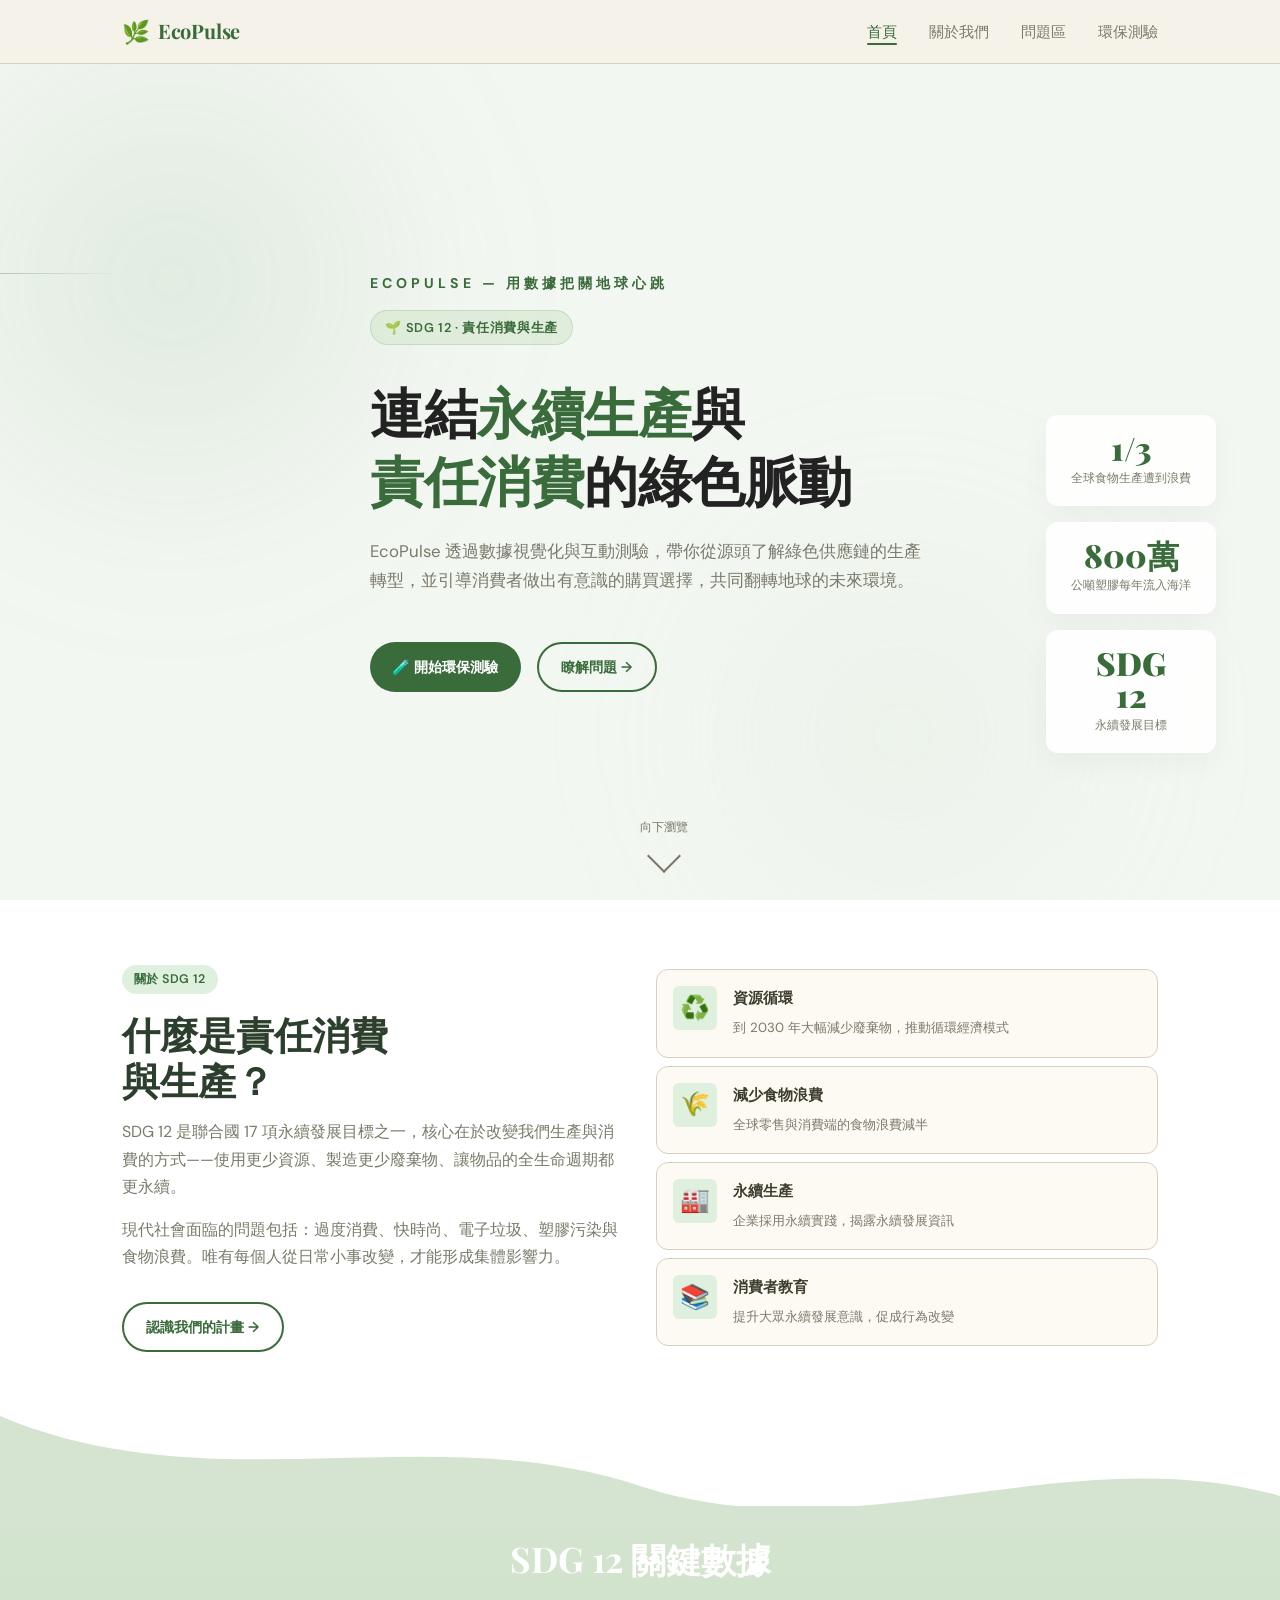
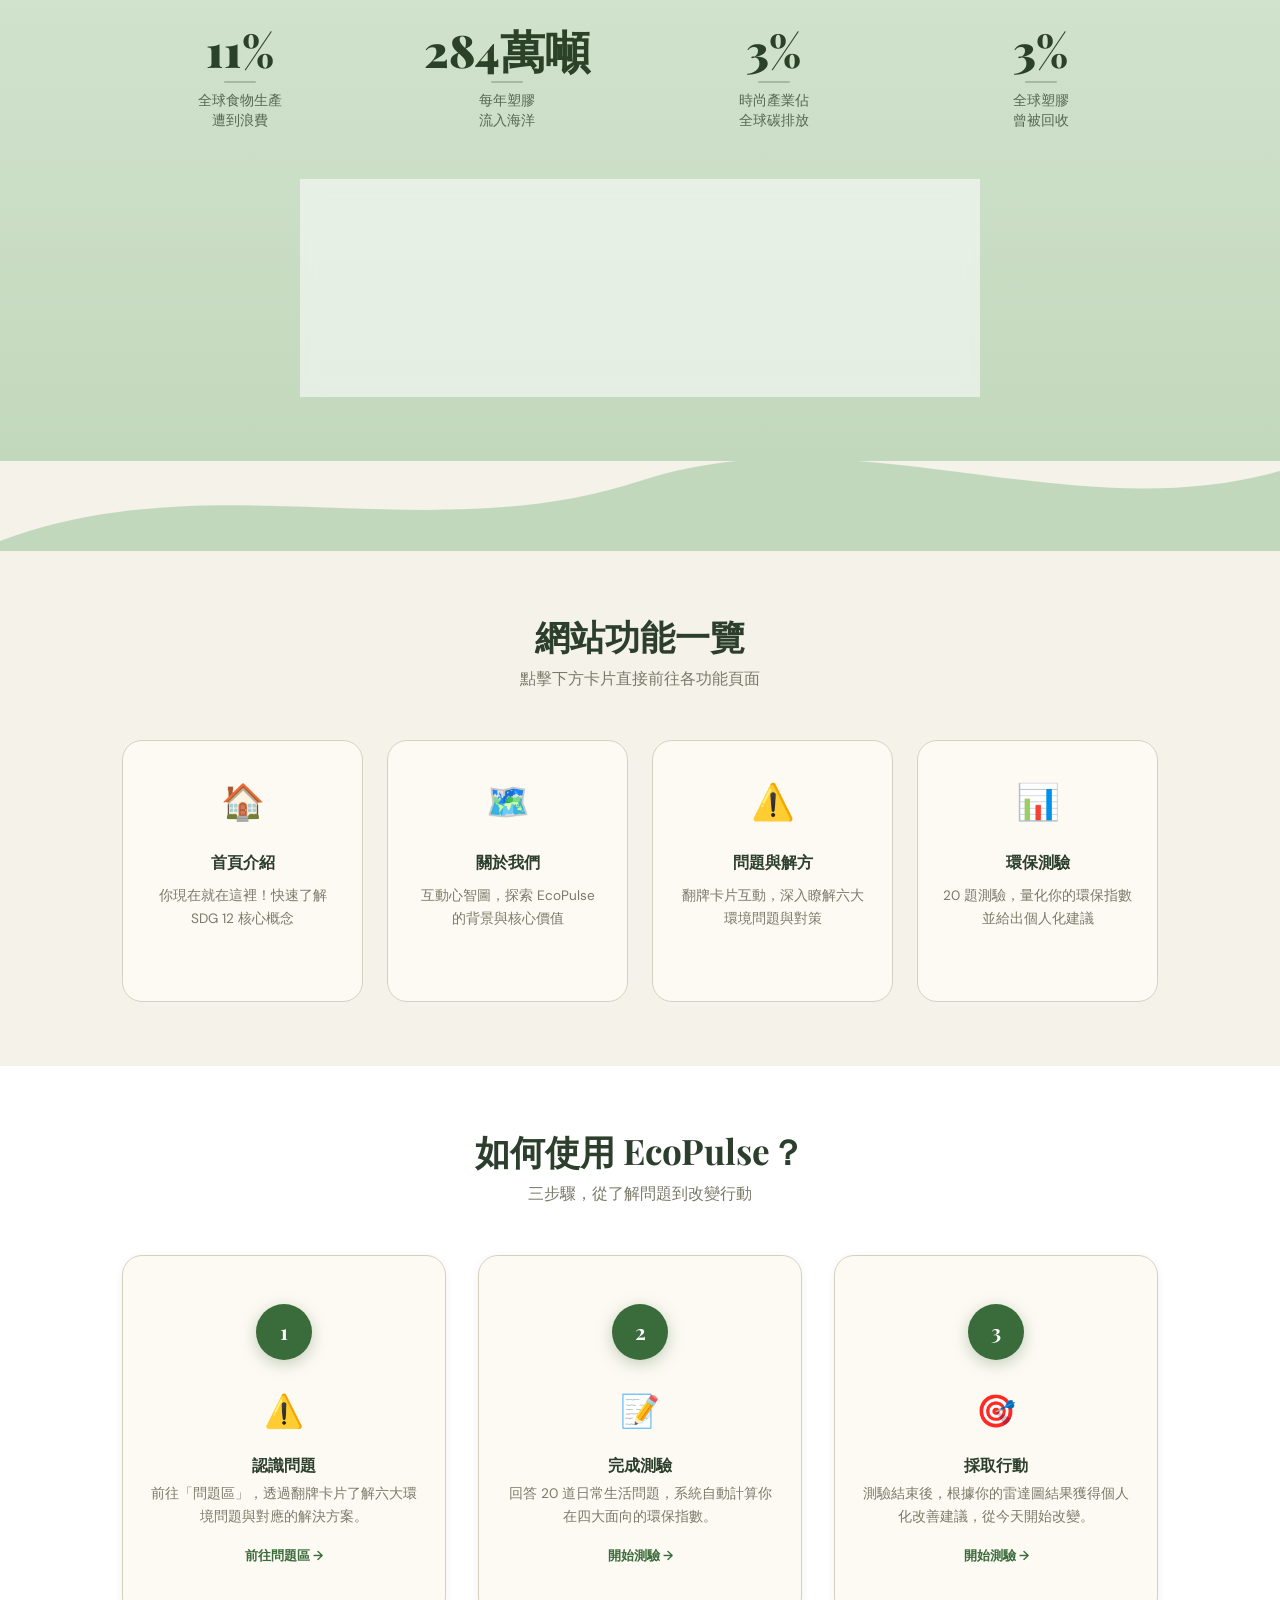
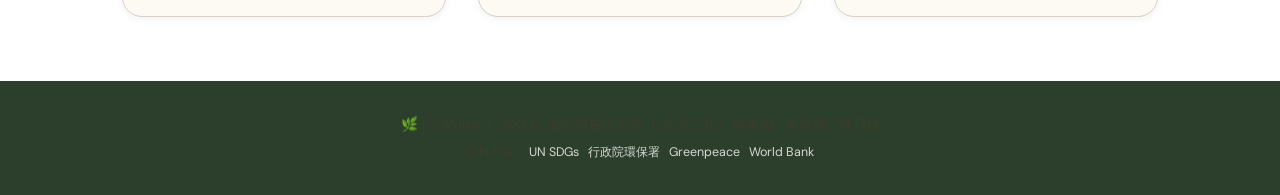
==== commit a1d67aed: "Update index.html" ====
--- a/index.html
+++ b/index.html
@@ -3,497 +3,491 @@
 <head>
   <meta charset="UTF-8" />
   <meta name="viewport" content="width=device-width, initial-scale=1.0" />
-  <title>關於我們 — EcoPulse</title>
-  <link rel="stylesheet" href="../css/base.css" />
+  <title>EcoPulse — SDG 12 責任消費與生產</title>
+  <link rel="stylesheet" href="css/base.css" />
   <style>
-    /* ── 滑入動畫 ── */
-    .anim-title {
-      opacity: 0; transform: translateY(24px);
-      transition: opacity 0.7s ease, transform 0.7s ease;
-    }
-    .anim-title.visible { opacity: 1; transform: translateY(0); }
-
-    /* 從下滑入 */
-    .anim-up {
-      opacity: 0; transform: translateY(36px);
-      transition: opacity 0.65s ease, transform 0.65s ease;
-    }
-    .anim-up.visible { opacity: 1; transform: translateY(0); }
-
-    /* 從左滑入（非 absolute 元素用） */
-    .anim-left {
-      opacity: 0; transform: translateX(-40px);
-      transition: opacity 0.65s ease, transform 0.65s ease;
-    }
-    .anim-left.visible { opacity: 1; transform: translateX(0); }
-
-    /* 從右滑入（非 absolute 元素用） */
-    .anim-right {
-      opacity: 0; transform: translateX(40px);
-      transition: opacity 0.65s ease, transform 0.65s ease;
-    }
-    .anim-right.visible { opacity: 1; transform: translateX(0); }
-
-    /* absolute 定位元素專用：只淡入，不移動 */
-    .anim-fade {
-      opacity: 0;
-      transition: opacity 0.6s ease;
-    }
-    .anim-fade.visible { opacity: 1; }
-
-    /* 縮放淡入（用於卡片） */
-    .anim-scale {
-      opacity: 0;
-      transition: opacity 0.6s ease, transform 0.6s ease;
-    }
-    .anim-scale.visible { opacity: 1; }
-
-    /* 延遲 class */
-    .delay-1 { transition-delay: 0.1s; }
-    .delay-2 { transition-delay: 0.2s; }
-    .delay-3 { transition-delay: 0.3s; }
-    .delay-4 { transition-delay: 0.4s; }
-
-    .page-hero {
-      background: linear-gradient(160deg, #D4E4D0 0%, var(--clr-bg) 70%);
-      padding: var(--sp-2xl) 0 var(--sp-xl);
-    }
-
-    .mindmap-section { background: var(--clr-surface); }
-
-    .mm-wrap {
-      position: relative; width: 100%; height: 560px; user-select: none;
-    }
-
-    .mm-svg {
-      position: absolute; inset: 0; width: 100%; height: 100%; overflow: visible;
-    }
-
-    .mm-center {
-      position: absolute; left: 50%; top: 50%;
-      transform: translate(-50%, -50%);
-      width: 130px; height: 130px; border-radius: 50%;
+    /* ── Hero ── */
+    .hero {
+      min-height: calc(100vh - var(--nav-h));
+      display: flex; align-items: center;
+      position: relative; overflow: hidden;
+      background: #F3F7F2;
+    }
+    .hero::before {
+      content: ''; position: absolute;
+      top: -10%; left: -10%;
+      width: 600px; height: 600px;
+      border-radius: 50%;
+      background: radial-gradient(circle, rgba(90,154,90,0.15) 0%, transparent 70%);
+      filter: blur(80px);
+      animation: floatLight 12s infinite alternate ease-in-out;
+    }
+    .hero::after {
+      content: ''; position: absolute;
+      bottom: -10%; right: 10%;
+      width: 500px; height: 500px;
+      border-radius: 50%;
+      background: radial-gradient(circle, rgba(200,220,195,0.2) 0%, transparent 70%);
+      filter: blur(80px);
+      animation: floatLight 8s infinite alternate-reverse ease-in-out;
+    }
+    @keyframes floatLight {
+      0%   { transform: translate(0,0) scale(1); }
+      100% { transform: translate(40px,30px) scale(1.1); }
+    }
+    .hero-decor-line {
+      position: absolute; left: 0; top: 25%;
+      width: 120px; height: 1px;
+      background: linear-gradient(90deg, rgba(58,107,58,0.3), transparent);
+      z-index: 1;
+    }
+    .hero-content { position: relative; z-index: 1; max-width: 720px; padding-left: 20px; }
+    .hero-slogan {
+      font-size: 0.88rem; font-weight: 700; color: var(--clr-primary);
+      letter-spacing: 4px; margin-bottom: 14px; text-transform: uppercase;
+      opacity: 0.9; animation: fadeUp .5s ease forwards;
+    }
+    .hero-badge {
+      display: inline-flex; align-items: center; gap: .4rem;
+      background: rgba(215,233,210,0.7); backdrop-filter: blur(4px);
+      color: var(--clr-primary); border: 1px solid rgba(58,107,58,0.15);
+      border-radius: var(--radius-xl); padding: .35rem .9rem;
+      font-size: .8rem; font-weight: 600; letter-spacing: .05em;
+      margin-bottom: var(--sp-xl); animation: fadeUp .5s ease forwards;
+    }
+    .hero h1 {
+      font-size: 3.4rem; line-height: 1.25; margin-bottom: var(--sp-lg);
+      letter-spacing: -0.5px; color: #222; animation: fadeUp .6s .1s ease both;
+    }
+    .hero h1 em { font-style: normal; color: var(--clr-primary); }
+    .hero p {
+      font-size: 1.05rem; color: var(--clr-muted); max-width: 560px;
+      line-height: 1.7; margin-bottom: var(--sp-2xl);
+      animation: fadeUp .6s .2s ease both;
+    }
+    .hero-actions { display: flex; gap: var(--sp-md); flex-wrap: wrap; animation: fadeUp .6s .3s ease both; }
+
+    .hero-stats {
+      position: absolute; right: 5%; top: 42%; transform: translateY(-50%);
+      display: flex; flex-direction: column; gap: var(--sp-md);
+      animation: fadeUp .8s .4s ease both; z-index: 1;
+    }
+    .stat-card {
+      background: rgba(255,255,255,0.85); backdrop-filter: blur(10px);
+      border: 1px solid rgba(255,255,255,0.6); border-radius: var(--radius-md);
+      padding: var(--sp-md) var(--sp-lg);
+      box-shadow: 0 10px 30px rgba(0,0,0,0.04);
+      text-align: center; min-width: 160px;
+    }
+    .stat-number { font-family: var(--ff-display); font-size: 2rem; font-weight: 900; color: var(--clr-primary); line-height: 1; }
+    .stat-label  { font-size: .78rem; color: var(--clr-muted); margin-top: 4px; }
+
+    /* 向下箭頭：可點擊 */
+    .scroll-hint {
+      position: absolute; bottom: var(--sp-xl); left: 50%; transform: translateX(-50%);
+      display: flex; flex-direction: column; align-items: center; gap: 6px;
+      color: var(--clr-muted); font-size: .78rem;
+      animation: fadeUp 1s .8s ease both; z-index: 1;
+      cursor: pointer; text-decoration: none;
+      transition: color var(--t-fast);
+    }
+    .scroll-hint:hover { color: var(--clr-primary); }
+    .scroll-arrow {
+      width: 24px; height: 24px;
+      border-right: 2px solid currentColor;
+      border-bottom: 2px solid currentColor;
+      transform: rotate(45deg);
+      animation: bounce 1.5s ease infinite;
+    }
+    @keyframes bounce {
+      0%,100% { transform: rotate(45deg) translateY(0); }
+      50%      { transform: rotate(45deg) translateY(6px); }
+    }
+
+    /* ── 統一背景：交替用白底和極淡米色，不再用深綠 ── */
+    .sec-white { background: #fff; }
+    .sec-tint  { background: var(--clr-bg); } /* 極淡米色 */
+
+    /* ── SDG 說明 ── */
+    .sdg-grid { display: grid; grid-template-columns: 1fr 1fr; gap: var(--sp-xl); align-items: center; }
+    .sdg-text h2 { margin-bottom: var(--sp-md); }
+    .sdg-text p  { color: var(--clr-muted); margin-bottom: var(--sp-md); }
+    .sdg-goals   { display: flex; flex-direction: column; gap: var(--sp-sm); }
+    .sdg-goal-item {
+      display: flex; align-items: flex-start; gap: var(--sp-md);
+      padding: var(--sp-md); background: var(--clr-surface);
+      border-radius: var(--radius-md); border: 1px solid var(--clr-border);
+    }
+    .sdg-icon {
+      font-size: 1.5rem; flex-shrink: 0; width: 44px; height: 44px;
+      display: flex; align-items: center; justify-content: center;
+      background: #DFF0DF; border-radius: var(--radius-sm);
+    }
+    .sdg-goal-item strong { display: block; margin-bottom: 2px; font-size: .92rem; }
+    .sdg-goal-item span   { font-size: .83rem; color: var(--clr-muted); }
+
+    /* ── 數據統計 ── */
+    .stats-section {
+      background: linear-gradient(180deg, #D4E4D0 0%, #C2D8BC 100%);
+    }
+    .stats-grid { display: grid; grid-template-columns: repeat(4,1fr); gap: var(--sp-xl); text-align: center; }
+    .big-num { font-family: var(--ff-display); font-size: 2.8rem; font-weight: 900; color: #2C4228; line-height: 1; margin-bottom: var(--sp-sm); }
+    .num-divider { width: 32px; height: 2px; background: rgba(44,66,40,.25); margin: var(--sp-sm) auto; border-radius: 2px; }
+    .num-desc { font-size: .85rem; color: rgba(44,66,40,.75); line-height: 1.5; }
+
+    /* ── 網站功能：可點擊的有 hover，純展示的沒有 ── */
+    .features-grid { display: grid; grid-template-columns: repeat(4,1fr); gap: var(--sp-lg); }
+
+    /* 純展示卡（首頁介紹）—— 無 hover，低調 */
+    .feature-static {
+      text-align: center; padding: var(--sp-xl) var(--sp-lg);
+      border-radius: var(--radius-lg);
+      border: 1px solid var(--clr-border);
+      background: var(--clr-surface);
+      opacity: 0.7; /* 視覺上稍暗，暗示不可點 */
+    }
+
+    /* 可點擊卡 —— 明顯 hover 效果 */
+    .feature-link {
+      display: block; text-align: center;
+      padding: var(--sp-xl) var(--sp-lg);
+      border-radius: var(--radius-lg);
+      border: 1.5px solid var(--clr-border);
+      background: var(--clr-surface);
+      transition: border-color .2s, box-shadow .2s, transform .2s;
+      text-decoration: none; color: inherit;
+    }
+    .feature-link:hover {
+      border-color: var(--clr-primary);
+      box-shadow: 0 6px 24px rgba(58,107,58,0.12);
+      transform: translateY(-4px);
+    }
+    .feature-link:hover .feature-icon { transform: scale(1.15); }
+
+    .feature-icon {
+      font-size: 2.2rem; margin-bottom: var(--sp-md); display: block;
+      transition: transform .2s;
+    }
+    .feature-card-title { font-size: 1rem; font-weight: 600; margin-bottom: var(--sp-sm); color: var(--clr-dark); }
+    .feature-card-desc  { font-size: .85rem; color: var(--clr-muted); }
+
+    /* 可點擊卡右下角的箭頭提示 */
+    .feature-link .go-hint {
+      display: inline-block; margin-top: var(--sp-md);
+      font-size: .78rem; color: var(--clr-primary); font-weight: 600;
+      opacity: 0; transition: opacity .2s;
+    }
+    .feature-link:hover .go-hint { opacity: 1; }
+
+    /* ── 使用步驟 ── */
+    .steps-grid { display: grid; grid-template-columns: repeat(3,1fr); gap: var(--sp-xl); }
+    .step-num {
+      width: 56px; height: 56px; border-radius: 50%;
       background: var(--clr-primary); color: #fff;
-      display: flex; flex-direction: column; align-items: center; justify-content: center;
-      font-family: var(--ff-display); font-size: 1rem; text-align: center;
-      z-index: 10; box-shadow: 0 6px 24px rgba(58,107,58,0.35); line-height: 1.3;
-    }
-    .mm-center small {
-      font-family: var(--ff-body); font-size: 0.7rem; opacity: 0.75; margin-top: 4px;
-    }
-
-    .mm-node {
-      position: absolute; width: 130px;
-      background: var(--clr-surface); border: 1.5px solid var(--clr-border);
-      border-radius: var(--radius-md); padding: 12px 14px; cursor: default;
-      transition: border-color 0.2s, box-shadow 0.2s, transform 0.2s; z-index: 10;
-    }
-    .mm-node:hover {
-      border-color: var(--clr-primary);
-      box-shadow: 0 0 0 4px rgba(58,107,58,0.10);
-      transform: scale(1.04); z-index: 20;
-    }
-    .mm-node .n-icon  { font-size: 1.3rem; margin-bottom: 4px; }
-    .mm-node .n-title { font-size: 0.85rem; font-weight: 600; color: var(--clr-dark); }
-
-    /* 主幹曲線（常駐） */
-    .main-curve {
-      fill: none; stroke: #3A6B3A;
-      stroke-width: 1.5; stroke-opacity: 0.35; stroke-dasharray: 6 4;
-    }
-
-    /* hover 字卡（HTML 元素，不是 SVG） */
-    .mm-tooltip {
-      position: absolute;
-      width: 200px;
-      background: var(--clr-surface);
-      border: 1.5px solid var(--clr-primary);
-      border-radius: var(--radius-md);
-      padding: var(--sp-md) var(--sp-lg);
-      box-shadow: var(--shadow-lg);
-      z-index: 40; pointer-events: none;
-      visibility: hidden; opacity: 0;
-      transition: opacity 0.18s ease, transform 0.18s ease, visibility 0s linear 0.18s;
-    }
-    .mm-tooltip.show {
-      visibility: visible; opacity: 1;
-      transform: translate(0,0) !important;
-      transition: opacity 0.18s ease, transform 0.18s ease, visibility 0s linear 0s;
-    }
-    .mm-tooltip .tt-title {
-      font-family: var(--ff-display); font-size: 0.92rem;
-      color: var(--clr-primary); margin-bottom: var(--sp-sm);
-      padding-bottom: var(--sp-sm); border-bottom: 1px solid var(--clr-border);
-    }
-    .mm-tooltip ul {
-      list-style: none; display: flex; flex-direction: column; gap: 6px; margin-top: var(--sp-sm);
-    }
-    .mm-tooltip li {
-      display: flex; align-items: flex-start; gap: 6px;
-      font-size: 0.8rem; color: var(--clr-muted); line-height: 1.5;
-    }
-    .mm-tooltip li::before {
-      content: '·'; color: var(--clr-primary); font-weight: 700;
-      flex-shrink: 0; margin-top: 1px;
-    }
-
-    /* Team */
-    .team-grid { display: grid; grid-template-columns: repeat(3,1fr); gap: var(--sp-xl); }
-    .team-card { text-align: center; padding: var(--sp-2xl) var(--sp-lg); }
-    .avatar {
-      width: 80px; height: 80px; border-radius: 50%;
-      background: linear-gradient(135deg, var(--clr-primary-lt), var(--clr-accent));
-      margin: 0 auto var(--sp-md);
       display: flex; align-items: center; justify-content: center;
-      font-size: 2rem; color: #fff;
-    }
-    .team-card h3  { font-size: 1.05rem; margin-bottom: 6px; }
-    .team-card .rol { font-size: 0.82rem; color: var(--clr-primary); font-weight: 600; margin-bottom: var(--sp-sm); }
-    .team-card p   { font-size: 0.85rem; color: var(--clr-muted); }
-
-    /* Design Principles */
-    .principles-grid { display: grid; grid-template-columns: repeat(3,1fr); gap: var(--sp-lg); }
-    .principle-card {
-      background: var(--clr-surface); border-radius: var(--radius-lg);
-      border: 1px solid var(--clr-border); padding: var(--sp-xl);
-      position: relative; overflow: hidden;
-      cursor: default;
-    }
-
-    /* SVG 外框跑圈動畫 */
-    .principle-ring {
-      position: absolute; inset: 0;
-      width: 100%; height: 100%;
-      pointer-events: none;
-      overflow: visible;
-    }
-    .principle-ring rect {
-      fill: none;
-      stroke-width: 2.5;
-      stroke-linecap: round;
-      /* dasharray/dashoffset 由 JS 設定，CSS 只管 transition */
-      transition: stroke-dashoffset 0.85s cubic-bezier(0.4, 0, 0.2, 1);
-    }
-
-    .principle-num {
-      font-family: var(--ff-display); font-size: 3rem;
-      color: var(--clr-primary-lt);
-      line-height: 1; margin-bottom: var(--sp-sm);
-    }
-    .principle-card h3 { font-size: 1rem; margin-bottom: var(--sp-sm); color: var(--clr-primary); }
-    .principle-card p  { font-size: 0.87rem; color: var(--clr-muted); line-height: 1.7; }
-
-    .footer {
-      background: var(--clr-dark); color: rgba(255,255,255,0.6);
-      padding: var(--sp-xl) 0; text-align: center; font-size: 0.85rem;
-    }
-
-    @media (max-width: 900px) {
-      .team-grid       { grid-template-columns: 1fr; }
-      .principles-grid { grid-template-columns: 1fr; }
-      .mm-wrap         { height: 480px; }
+      font-family: var(--ff-display); font-size: 1.3rem; font-weight: 700;
+      margin: 0 auto var(--sp-lg);
+      box-shadow: 0 4px 16px rgba(58,107,58,.3);
+    }
+    .step-card { text-align: center; padding: var(--sp-2xl) var(--sp-lg); }
+    .step-card h3 { font-size: 1rem; margin-bottom: var(--sp-sm); }
+    .step-card p  { font-size: .86rem; color: var(--clr-muted); line-height: 1.7; }
+    .step-link {
+      display: inline-block; margin-top: var(--sp-md);
+      font-size: .82rem; color: var(--clr-primary); font-weight: 600;
+    }
+
+    .footer { background: var(--clr-dark); color: rgba(255,255,255,.6); padding: var(--sp-xl) 0; text-align: center; font-size: .85rem; }
+    .footer a { color: rgba(255,255,255,.8); }
+    .footer a:hover { color: #fff; }
+
+    /* ── 波浪分隔 ── */
+    .wave-divider { display: block; width: 100%; line-height: 0; margin: 0; overflow: hidden; }
+    .wave-divider svg { display: block; width: 100%; }
+
+    /* ── 環保小知識卡 ── */
+    .fact-card {
+      max-width: 680px; margin: var(--sp-2xl) auto 0;
+      background: rgba(255,255,255,0.55);
+      border: 1px solid rgba(255,255,255,0.7);
+      border-radius: var(--radius-xl);
+      padding: var(--sp-xl) var(--sp-2xl);
+      text-align: center;
+      backdrop-filter: blur(8px);
+    }
+    .fact-label {
+      font-size: 0.75rem; font-weight: 700; letter-spacing: 0.1em;
+      text-transform: uppercase; color: var(--clr-primary);
+      margin-bottom: var(--sp-md);
+    }
+    .fact-text {
+      font-size: 1.05rem; color: #2C4228; line-height: 1.7;
+      min-height: 56px;
+      transition: opacity 0.3s ease;
+    }
+    .fact-text.fade { opacity: 0; }
+    .fact-btn {
+      margin-top: var(--sp-lg);
+      display: inline-flex; align-items: center; gap: 6px;
+      padding: 0.5rem 1.2rem;
+      border-radius: var(--radius-xl);
+      background: var(--clr-primary);
+      border: none;
+      color: #fff; font-size: 0.85rem; font-weight: 600;
+      cursor: pointer; font-family: var(--ff-body);
+      transition: background 0.2s, transform 0.15s;
+    }
+    .fact-btn:hover { background: var(--clr-primary-lt); transform: translateY(-1px); }
+
+    @media(max-width:900px) {
+      .hero-stats  { display: none; }
+      .stats-grid  { grid-template-columns: repeat(2,1fr); }
+      .steps-grid  { grid-template-columns: 1fr; }
+      .features-grid { grid-template-columns: repeat(2,1fr); }
+    }
+    @media(max-width:640px) {
+      .sdg-grid { grid-template-columns: 1fr; }
+      .features-grid { grid-template-columns: 1fr; }
     }
   </style>
 </head>
 <body>
-  <script src="../js/navbar.js"></script>
-
-  <section class="page-hero">
-    <div class="container">
-      <span class="badge badge-green anim-up" style="margin-bottom:var(--sp-md)">關於我們</span>
-      <h1 class="anim-title" style="max-width:520px">EcoPulse 的<br/>理念與故事</h1>
-      <p class="anim-up delay-1" style="max-width:480px;color:var(--clr-muted);margin-top:var(--sp-md);font-size:1.05rem">
-        我們是三位資管系學生，希望用科技讓永續生產與責任消費的概念變得具體、可量化、可行動——從供應鏈的源頭到每個人的日常選擇，都是改變的起點。
+  <script src="js/navbar.js"></script>
+
+  <!-- HERO -->
+  <section class="hero" id="heroSection">
+    <div class="hero-decor-line"></div>
+    <div class="container">
+      <div class="hero-content">
+        <div class="hero-slogan">ECOPULSE — 用數據把關地球心跳</div>
+        <div class="hero-badge">🌱 SDG 12 · 責任消費與生產</div>
+        <h1>連結<em>永續生產</em>與<br/><em>責任消費</em>的綠色脈動</h1>
+        <p>EcoPulse 透過數據視覺化與互動測驗，帶你從源頭了解綠色供應鏈的生產轉型，並引導消費者做出有意識的購買選擇，共同翻轉地球的未來環境。</p>
+        <div class="hero-actions">
+          <a href="pages/quiz.html" class="btn btn-primary">🧪 開始環保測驗</a>
+          <a href="pages/issues.html" class="btn btn-outline">瞭解問題 →</a>
+        </div>
+      </div>
+    </div>
+    <div class="hero-stats">
+      <div class="stat-card"><div class="stat-number">1/3</div><div class="stat-label">全球食物生產遭到浪費</div></div>
+      <div class="stat-card"><div class="stat-number">800萬</div><div class="stat-label">公噸塑膠每年流入海洋</div></div>
+      <div class="stat-card"><div class="stat-number">SDG<br/>12</div><div class="stat-label">永續發展目標</div></div>
+    </div>
+    <!-- 點擊往下滾動到第一個 section -->
+    <a class="scroll-hint" id="scrollDown">
+      <span>向下瀏覽</span>
+      <div class="scroll-arrow"></div>
+    </a>
+  </section>
+
+  <!-- SDG 說明 -->
+  <section class="section sec-white" id="sdgSection">
+    <div class="container">
+      <div class="sdg-grid">
+        <div class="sdg-text fade-up">
+          <span class="badge badge-green" style="margin-bottom:var(--sp-md)">關於 SDG 12</span>
+          <h2>什麼是責任消費<br/>與生產？</h2>
+          <p>SDG 12 是聯合國 17 項永續發展目標之一，核心在於改變我們生產與消費的方式——使用更少資源、製造更少廢棄物、讓物品的全生命週期都更永續。</p>
+          <p>現代社會面臨的問題包括：過度消費、快時尚、電子垃圾、塑膠污染與食物浪費。唯有每個人從日常小事改變，才能形成集體影響力。</p>
+          <a href="pages/about.html" class="btn btn-outline" style="margin-top:var(--sp-md)">認識我們的計畫 →</a>
+        </div>
+        <div class="sdg-goals fade-up">
+          <div class="sdg-goal-item"><div class="sdg-icon">♻️</div><div><strong>資源循環</strong><span>到 2030 年大幅減少廢棄物，推動循環經濟模式</span></div></div>
+          <div class="sdg-goal-item"><div class="sdg-icon">🌾</div><div><strong>減少食物浪費</strong><span>全球零售與消費端的食物浪費減半</span></div></div>
+          <div class="sdg-goal-item"><div class="sdg-icon">🏭</div><div><strong>永續生產</strong><span>企業採用永續實踐，揭露永續發展資訊</span></div></div>
+          <div class="sdg-goal-item"><div class="sdg-icon">📚</div><div><strong>消費者教育</strong><span>提升大眾永續發展意識，促成行為改變</span></div></div>
+        </div>
+      </div>
+    </div>
+  </section>
+
+  <!-- 波浪上：白→橄欖米白，大幅度 -->
+  <div class="wave-divider" style="background:#fff">
+    <svg viewBox="0 0 1440 90" preserveAspectRatio="none" height="90">
+      <path d="M0,0 C240,90 480,0 720,70 C960,140 1200,20 1440,80 L1440,90 L0,90 Z" fill="#D4E4D0"/>
+    </svg>
+  </div>
+
+  <!-- 數據統計 -->
+  <section class="section stats-section" id="statsSection" style="padding-top:var(--sp-xl)">
+    <div class="container">
+      <h2 class="section-title fade-up" style="color:#fff;text-align:center;margin-bottom:var(--sp-2xl)">SDG 12 關鍵數據</h2>
+      <div class="stats-grid">
+        <div><div class="big-num"><span class="count" data-target="33">0</span>%</div><div class="num-divider"></div><div class="num-desc">全球食物生產<br/>遭到浪費</div></div>
+        <div><div class="big-num"><span class="count" data-target="800">0</span>萬噸</div><div class="num-divider"></div><div class="num-desc">每年塑膠<br/>流入海洋</div></div>
+        <div><div class="big-num"><span class="count" data-target="10">0</span>%</div><div class="num-divider"></div><div class="num-desc">時尚產業佔<br/>全球碳排放</div></div>
+        <div><div class="big-num"><span class="count" data-target="9">0</span>%</div><div class="num-divider"></div><div class="num-desc">全球塑膠<br/>曾被回收</div></div>
+      </div>
+
+      <!-- 環保小知識 -->
+      <div class="fact-card">
+        <div class="fact-label">💡 你知道嗎？</div>
+        <div class="fact-text" id="factText">載入中...</div>
+        <button class="fact-btn" id="factBtn">換一條 ↻</button>
+      </div>
+    </div>
+  </section>
+
+  <!-- 波浪下：橄欖米白→米白，大幅度 -->
+  <div class="wave-divider" style="background:#C2D8BC">
+    <svg viewBox="0 0 1440 90" preserveAspectRatio="none" height="90">
+      <path d="M0,80 C240,0 480,90 720,20 C960,-50 1200,70 1440,10 L1440,0 L0,0 Z" fill="#F5F2EA"/>
+    </svg>
+  </div>
+
+  <!-- 網站功能 -->
+  <section class="section sec-tint">
+    <div class="container">
+      <div style="text-align:center;margin-bottom:var(--sp-2xl)">
+        <h2 class="section-title fade-up">網站功能一覽</h2>
+        <p class="section-subtitle fade-up" style="margin:0 auto">點擊下方卡片直接前往各功能頁面</p>
+      </div>
+      <div class="features-grid">
+        <!-- 首頁：純展示，不可點 -->
+        <div class="feature-static fade-up">
+          <span class="feature-icon">🏠</span>
+          <div class="feature-card-title">首頁介紹</div>
+          <div class="feature-card-desc">你現在就在這裡！快速了解 SDG 12 核心概念</div>
+        </div>
+        <!-- 以下三個：可點擊 -->
+        <a href="pages/about.html" class="feature-link fade-up">
+          <span class="feature-icon">🗺️</span>
+          <div class="feature-card-title">關於我們</div>
+          <div class="feature-card-desc">互動心智圖，探索 EcoPulse 的背景與核心價值</div>
+          <span class="go-hint">前往 →</span>
+        </a>
+        <a href="pages/issues.html" class="feature-link fade-up">
+          <span class="feature-icon">⚠️</span>
+          <div class="feature-card-title">問題與解方</div>
+          <div class="feature-card-desc">翻牌卡片互動，深入瞭解六大環境問題與對策</div>
+          <span class="go-hint">前往 →</span>
+        </a>
+        <a href="pages/quiz.html" class="feature-link fade-up">
+          <span class="feature-icon">📊</span>
+          <div class="feature-card-title">環保測驗</div>
+          <div class="feature-card-desc">20 題測驗，量化你的環保指數並給出個人化建議</div>
+          <span class="go-hint">前往 →</span>
+        </a>
+      </div>
+    </div>
+  </section>
+
+  <!-- 使用步驟 -->
+  <section class="section sec-white">
+    <div class="container">
+      <div style="text-align:center;margin-bottom:var(--sp-2xl)">
+        <h2 class="section-title fade-up">如何使用 EcoPulse？</h2>
+        <p class="section-subtitle fade-up" style="margin:0 auto">三步驟，從了解問題到改變行動</p>
+      </div>
+      <div class="steps-grid">
+        <div class="card step-card fade-up">
+          <div class="step-num">1</div>
+          <div style="font-size:2rem;margin-bottom:var(--sp-md)">⚠️</div>
+          <h3>認識問題</h3>
+          <p>前往「問題區」，透過翻牌卡片了解六大環境問題與對應的解決方案。</p>
+          <a href="pages/issues.html" class="step-link">前往問題區 →</a>
+        </div>
+        <div class="card step-card fade-up">
+          <div class="step-num">2</div>
+          <div style="font-size:2rem;margin-bottom:var(--sp-md)">📝</div>
+          <h3>完成測驗</h3>
+          <p>回答 20 道日常生活問題，系統自動計算你在四大面向的環保指數。</p>
+          <a href="pages/quiz.html" class="step-link">開始測驗 →</a>
+        </div>
+        <div class="card step-card fade-up">
+          <div class="step-num">3</div>
+          <div style="font-size:2rem;margin-bottom:var(--sp-md)">🎯</div>
+          <h3>採取行動</h3>
+          <p>測驗結束後，根據你的雷達圖結果獲得個人化改善建議，從今天開始改變。</p>
+          <a href="pages/quiz.html" class="step-link">開始測驗 →</a>
+        </div>
+      </div>
+    </div>
+  </section>
+
+  <footer class="footer">
+    <div class="container">
+      <p>🌿 EcoPulse &nbsp;|&nbsp; SDG 12 責任消費與生產 &nbsp;|&nbsp; 資管二B &nbsp;·&nbsp; 祝善煦 · 朱家締 · 羅乃慈</p>
+      <p style="margin-top:.4rem;font-size:.78rem">
+        資料來源：
+        <a href="https://sdgs.un.org/goals/goal12" target="_blank">UN SDGs</a> ·
+        <a href="https://www.epa.gov.tw" target="_blank">行政院環保署</a> ·
+        <a href="https://www.greenpeace.org" target="_blank">Greenpeace</a> ·
+        <a href="https://www.worldbank.org" target="_blank">World Bank</a>
       </p>
     </div>
-  </section>
-
-  <section class="section mindmap-section">
-    <div class="container">
-      <h2 class="section-title anim-title">互動心智圖</h2>
-      <p class="section-subtitle anim-up delay-1">Hover 各節點展開說明</p>
-
-      <div class="mm-wrap" id="mmWrap">
-        <svg class="mm-svg" id="mmSvg"></svg>
-
-        <div class="mm-center anim-fade">🌿<br/>ECO PULSE<small>關於我們</small></div>
-
-        <div class="mm-node anim-fade" id="n0"><div class="n-icon">🌱</div><div class="n-title">核心背景</div></div>
-        <div class="mm-node anim-fade delay-1" id="n1"><div class="n-icon">🏭</div><div class="n-title">責任生產</div></div>
-        <div class="mm-node anim-fade delay-2" id="n2"><div class="n-icon">🛒</div><div class="n-title">責任消費</div></div>
-        <div class="mm-node anim-fade delay-1" id="n3"><div class="n-icon">💡</div><div class="n-title">網站特色</div></div>
-        <div class="mm-node anim-fade delay-2" id="n4"><div class="n-icon">💎</div><div class="n-title">核心價值</div></div>
-        <div class="mm-node anim-fade delay-3" id="n5"><div class="n-icon">🌍</div><div class="n-title">我們的理念</div></div>
-
-        <div class="mm-tooltip" id="mmTooltip">
-          <div class="tt-title" id="ttTitle"></div>
-          <ul id="ttList"></ul>
-        </div>
-      </div>
-    </div>
-  </section>
-
-  <section class="section" style="background:var(--clr-surface)">
-    <div class="container">
-      <h2 class="section-title anim-title">設計原則</h2>
-      <p class="section-subtitle">讓複雜的環境資訊變得簡單、直覺、可行動</p>
-      <div class="principles-grid" style="grid-template-columns:repeat(4,1fr)">
-        <div class="principle-card anim-scale">
-          <svg class="principle-ring" id="ring0"><rect id="rrect0" rx="20" ry="20"/></svg>
-          <div class="principle-num">01</div>
-          <h3>資訊分層</h3>
-          <p>核心概念優先呈現，細節依需求展開，避免資訊過載，讓使用者自主決定閱讀深度。</p>
-        </div>
-        <div class="principle-card anim-scale delay-1">
-          <svg class="principle-ring" id="ring1"><rect id="rrect1" rx="20" ry="20"/></svg>
-          <div class="principle-num">02</div>
-          <h3>互動回饋</h3>
-          <p>每個操作都有即時視覺回應。翻牌、測驗、雷達圖——讓學習成為體驗而非閱讀。</p>
-        </div>
-        <div class="principle-card anim-scale delay-2">
-          <svg class="principle-ring" id="ring2"><rect id="rrect2" rx="20" ry="20"/></svg>
-          <div class="principle-num">03</div>
-          <h3>行動導向</h3>
-          <p>不只告訴你「有問題」，更提供具體的本週可實踐行動，讓改變從今天開始。</p>
-        </div>
-        <div class="principle-card anim-scale delay-3">
-          <svg class="principle-ring" id="ring3"><rect id="rrect3" rx="20" ry="20"/></svg>
-          <div class="principle-num">04</div>
-          <h3>生產與消費並重</h3>
-          <p>改變不只發生在購物車裡，也在生產端的每個決策。我們同時關注供給與需求兩端。</p>
-        </div>
-      </div>
-    </div>
-  </section>
-
-  <footer class="footer">
-    <div class="container">
-      <p>🌿 EcoPulse &nbsp;|&nbsp; 關於我們由 朱家締 負責製作</p>
-    </div>
   </footer>
 
   <script>
-    Navbar.init('about');
-
-    /* ── 節點資料：列點式 ── */
-    const NODE_DATA = [
-      {
-        title: '核心背景', side: 'left',
-        points: ['全球每年產生約 20 億噸固體廢棄物', '超過 30% 未妥善處理', 'SDG 12 同時關注生產端與消費端']
-      },
-      {
-        title: '責任生產', side: 'left',
-        points: ['綠色供應鏈與低碳製程', '企業永續報告與資訊揭露', '循環經濟：減廢料、延長產品壽命']
-      },
-      {
-        title: '責任消費', side: 'left',
-        points: ['有意識地選擇永續商品', '減少一次性消費與過度購買', '了解碳足跡，從日常小事改變']
-      },
-      {
-        title: '網站特色', side: 'right',
-        points: ['互動翻牌卡片，深入瞭解問題', '20 題環保測驗量化生活習慣', '雷達圖即時呈現個人指數']
-      },
-      {
-        title: '核心價值', side: 'right',
-        points: ['透明：資料來源公開可查', '互動：對話而非單向說教', '行動導向：建議本週就能實踐']
-      },
-      {
-        title: '我們的理念', side: 'right',
-        points: ['生產與消費是一體兩面', '企業責任與個人行動缺一不可', '每個有意識的選擇都算數']
-      },
-    ];
-
-    const CARD_W = 130;
-    const GAP    = 14;
-    const TT_W   = 200;
-
-    /* ── 節點位置 ── */
-    function positionNodes() {
-      const wrap = document.getElementById('mmWrap');
-      const W = wrap.offsetWidth;
-      const H = wrap.offsetHeight;
-      const cx = W / 2, cy = H / 2;
-
-      const lx = cx - 240 - CARD_W / 2;
-      const rx = cx + 240 - CARD_W / 2;
-      const ys = [cy - 170, cy, cy + 170];
-
-      const positions = [
-        { x: lx, cy: ys[0], side: 'left'  },
-        { x: lx, cy: ys[1], side: 'left'  },
-        { x: lx, cy: ys[2], side: 'left'  },
-        { x: rx, cy: ys[0], side: 'right' },
-        { x: rx, cy: ys[1], side: 'right' },
-        { x: rx, cy: ys[2], side: 'right' },
-      ];
-
-      positions.forEach((p, i) => {
-        const node = document.getElementById('n' + i);
-        node.style.left = p.x + 'px';
-        node.style.top  = (p.cy - node.offsetHeight / 2) + 'px';
-        node.dataset.side = p.side;
-      });
-
-      drawCurves(cx, cy);
-    }
-
-    /* ── 主幹：二次貝茲曲線（中心 → 節點） ── */
-    function drawCurves(cx, cy) {
-      const svg  = document.getElementById('mmSvg');
-      svg.innerHTML = '';
-
-      for (let i = 0; i < 6; i++) {
-        const node   = document.getElementById('n' + i);
-        const isLeft = NODE_DATA[i].side === 'left';
-        const nodeL  = parseFloat(node.style.left);
-        const nodeT  = parseFloat(node.style.top);
-        const nodeH  = node.offsetHeight;
-        const nodeCy = nodeT + nodeH / 2;
-
-        /* 節點連接點（靠近中心那側邊緣中央） */
-        const ex = isLeft ? nodeL + CARD_W : nodeL;
-        const ey = nodeCy;
-
-        /*
-         * 二次貝茲曲線：M 起點 Q 控制點 終點
-         * 控制點放在「起點 X，終點 Y」→ 先水平再彎向節點
-         */
-        const qx = cx;   // 控制點 X = 中心 X（先往水平延伸）
-        const qy = ey;   // 控制點 Y = 節點 Y（讓曲線朝節點方向彎）
-
-        const path = document.createElementNS('http://www.w3.org/2000/svg', 'path');
-        path.setAttribute('d', `M ${cx} ${cy} Q ${qx} ${qy} ${ex} ${ey}`);
-        path.setAttribute('class', 'main-curve');
-        svg.appendChild(path);
-      }
-    }
-
-    /* ── Hover Tooltip（HTML 字卡，列點式） ── */
-    const tooltip = document.getElementById('mmTooltip');
-
-    document.querySelectorAll('.mm-node').forEach((node, i) => {
-      node.addEventListener('mouseenter', () => {
-        const data = NODE_DATA[i];
-        document.getElementById('ttTitle').textContent = data.title;
-        document.getElementById('ttList').innerHTML =
-          data.points.map(p => `<li>${p}</li>`).join('');
-
-        tooltip.classList.remove('show');
-        tooltip.style.transition = 'none';
-        const ttH = tooltip.offsetHeight;
-
-        const wrap    = document.getElementById('mmWrap');
-        const nodeL   = parseFloat(node.style.left);
-        const nodeT   = parseFloat(node.style.top);
-        const nodeH   = node.offsetHeight;
-        const isLeft  = data.side === 'left';
-        const wW = wrap.offsetWidth;
-        const wH = wrap.offsetHeight;
-
-        let left, top, sx;
-        if (isLeft) {
-          left = nodeL - TT_W - GAP;
-          sx   = -10;
-        } else {
-          left = nodeL + CARD_W + GAP;
-          sx   = 10;
-        }
-        top = nodeT + (nodeH - ttH) / 2;
-
-        left = Math.max(4, Math.min(left, wW - TT_W - 4));
-        top  = Math.max(4, Math.min(top,  wH - ttH  - 4));
-
-        tooltip.style.left      = left + 'px';
-        tooltip.style.top       = top  + 'px';
-        tooltip.style.transform = `translateX(${sx}px)`;
-
-        void tooltip.offsetHeight;
-        tooltip.style.transition = '';
-        tooltip.classList.add('show');
-      });
-
-      node.addEventListener('mouseleave', () => {
-        tooltip.classList.remove('show');
-      });
+    Navbar.init('home', true);
+
+    // 向下箭頭：點擊滾到第一個 section
+    document.getElementById('scrollDown').addEventListener('click', () => {
+      document.getElementById('sdgSection').scrollIntoView({ behavior: 'smooth' });
     });
 
-    /* ── 設計原則外框動畫 ── */
-    function initRings() {
-      document.querySelectorAll('.principle-card').forEach((card, idx) => {
-        const svgEl  = card.querySelector('svg');
-        const rectEl = card.querySelector('rect');
-        if (!svgEl || !rectEl) return;
-
-        const W = card.offsetWidth;
-        const H = card.offsetHeight;
-        const r = 20;
-
-        // 設定 SVG 尺寸
-        svgEl.setAttribute('viewBox', `0 0 ${W} ${H}`);
-        rectEl.setAttribute('x', 1.5);
-        rectEl.setAttribute('y', 1.5);
-        rectEl.setAttribute('width',  W - 3);
-        rectEl.setAttribute('height', H - 3);
-
-        // 加入漸層 defs（透明→綠→透明，邊緣柔和）
-        const gradId = `ringGrad${idx}`;
-        if (!svgEl.querySelector(`#${gradId}`)) {
-          const defs = document.createElementNS('http://www.w3.org/2000/svg', 'defs');
-          defs.innerHTML = `
-            <linearGradient id="${gradId}" x1="0%" y1="0%" x2="100%" y2="100%">
-              <stop offset="0%"   stop-color="#3A6B3A" stop-opacity="0"/>
-              <stop offset="30%"  stop-color="#5A9A5A" stop-opacity="0.7"/>
-              <stop offset="70%"  stop-color="#5A9A5A" stop-opacity="0.7"/>
-              <stop offset="100%" stop-color="#3A6B3A" stop-opacity="0"/>
-            </linearGradient>`;
-          svgEl.insertBefore(defs, svgEl.firstChild);
-        }
-        rectEl.setAttribute('stroke', `url(#${gradId})`);
-
-        // 計算周長
-        const perimeter = Math.round(2 * (W + H) - (8 - 2 * Math.PI) * r);
-
-        // 預設：隱藏（dashoffset = 周長）
-        rectEl.style.strokeDasharray  = perimeter;
-        rectEl.style.strokeDashoffset = perimeter;
-
-        // mouseenter → 跑出來
-        card.addEventListener('mouseenter', () => {
-          rectEl.style.strokeDashoffset = 0;
-        });
-
-        // mouseleave → 縮回去（反向，從尾端縮）
-        card.addEventListener('mouseleave', () => {
-          rectEl.style.strokeDashoffset = perimeter;
-        });
-      });
-    }
-
-    window.addEventListener('load',   initRings);
-    window.addEventListener('resize', initRings);
-    setTimeout(initRings, 100);
-
-    /* ── Scroll 動畫：涵蓋所有方向 ── */
-    const animObs = new IntersectionObserver(entries => {
+    // Fade-up 動畫
+    const observer = new IntersectionObserver(entries => {
       entries.forEach(e => {
         if (e.isIntersecting) {
-          e.target.classList.add('visible');
-          animObs.unobserve(e.target);
+          e.target.style.animation = 'fadeUp 0.6s ease forwards';
+          e.target.style.opacity = '1';
+          observer.unobserve(e.target);
         }
       });
     }, { threshold: 0.15 });
-
-    window.addEventListener('load', () => {
-      positionNodes();
-      // 確保節點定位完成後才啟動動畫 observer
+    document.querySelectorAll('.fade-up').forEach(el => observer.observe(el));
+
+    // 數字滾動動畫
+    function animateCount(el) {
+      const target = parseInt(el.dataset.target);
+      const dur = 1800, step = 16;
+      let current = 0;
+      const inc = target / (dur / step);
+      const timer = setInterval(() => {
+        current += inc;
+        if (current >= target) { el.textContent = target; clearInterval(timer); }
+        else { el.textContent = Math.floor(current); }
+      }, step);
+    }
+    // 環保小知識
+    const FACTS = [
+      '一件棉 T 恤從生產到丟棄，平均消耗 2,700 公升水——相當於一個人喝 2.5 年的飲水量。',
+      '全球每分鐘售出超過 100 萬個塑膠瓶，但其中只有不到 10% 會被回收再利用。',
+      '食物從農場到餐桌的運輸過程，約佔全球溫室氣體排放的 6%。選擇在地食材可以有效減少碳足跡。',
+      '電子設備待機狀態下消耗的電力，稱為「幽靈電力」，平均佔家庭用電的 10%。',
+      '如果把全球每年浪費的食物換算成國家，它將是全球第三大溫室氣體排放「國」。',
+      '一個塑膠吸管需要約 200 年才能完全分解，但你使用它的時間可能只有 20 分鐘。',
+      '製造一支智慧型手機所需的稀土金屬開採，平均產生 30 公斤的廢棄物。',
+      '快時尚產業每年生產的衣物中，約有 85% 最終進入垃圾掩埋場或被焚燒。',
+      '選擇二手商品可以讓一件物品的碳排放足跡減少高達 82%。',
+      '全球每年約有 5,000 萬噸電子廢棄物被丟棄，其中含有大量可回收的貴重金屬。',
+    ];
+    let lastFact = -1;
+    function showFact() {
+      let idx;
+      do { idx = Math.floor(Math.random() * FACTS.length); } while (idx === lastFact);
+      lastFact = idx;
+      const el = document.getElementById('factText');
+      el.classList.add('fade');
       setTimeout(() => {
-        document.querySelectorAll(
-          '.anim-title, .anim-up, .anim-left, .anim-right, .anim-scale, .anim-fade'
-        ).forEach(el => animObs.observe(el));
-      }, 200);
-    });
-    window.addEventListener('resize', positionNodes);
-    setTimeout(positionNodes, 80);
+        el.textContent = FACTS[idx];
+        el.classList.remove('fade');
+      }, 300);
+    }
+    showFact();
+    document.getElementById('factBtn').addEventListener('click', showFact);
+
+    const statsObs = new IntersectionObserver(entries => {
+      entries.forEach(e => {
+        if (e.isIntersecting) {
+          e.target.querySelectorAll('.count').forEach(animateCount);
+          statsObs.unobserve(e.target);
+        }
+      });
+    }, { threshold: 0.3 });
+    statsObs.observe(document.getElementById('statsSection'));
   </script>
 </body>
 </html>
